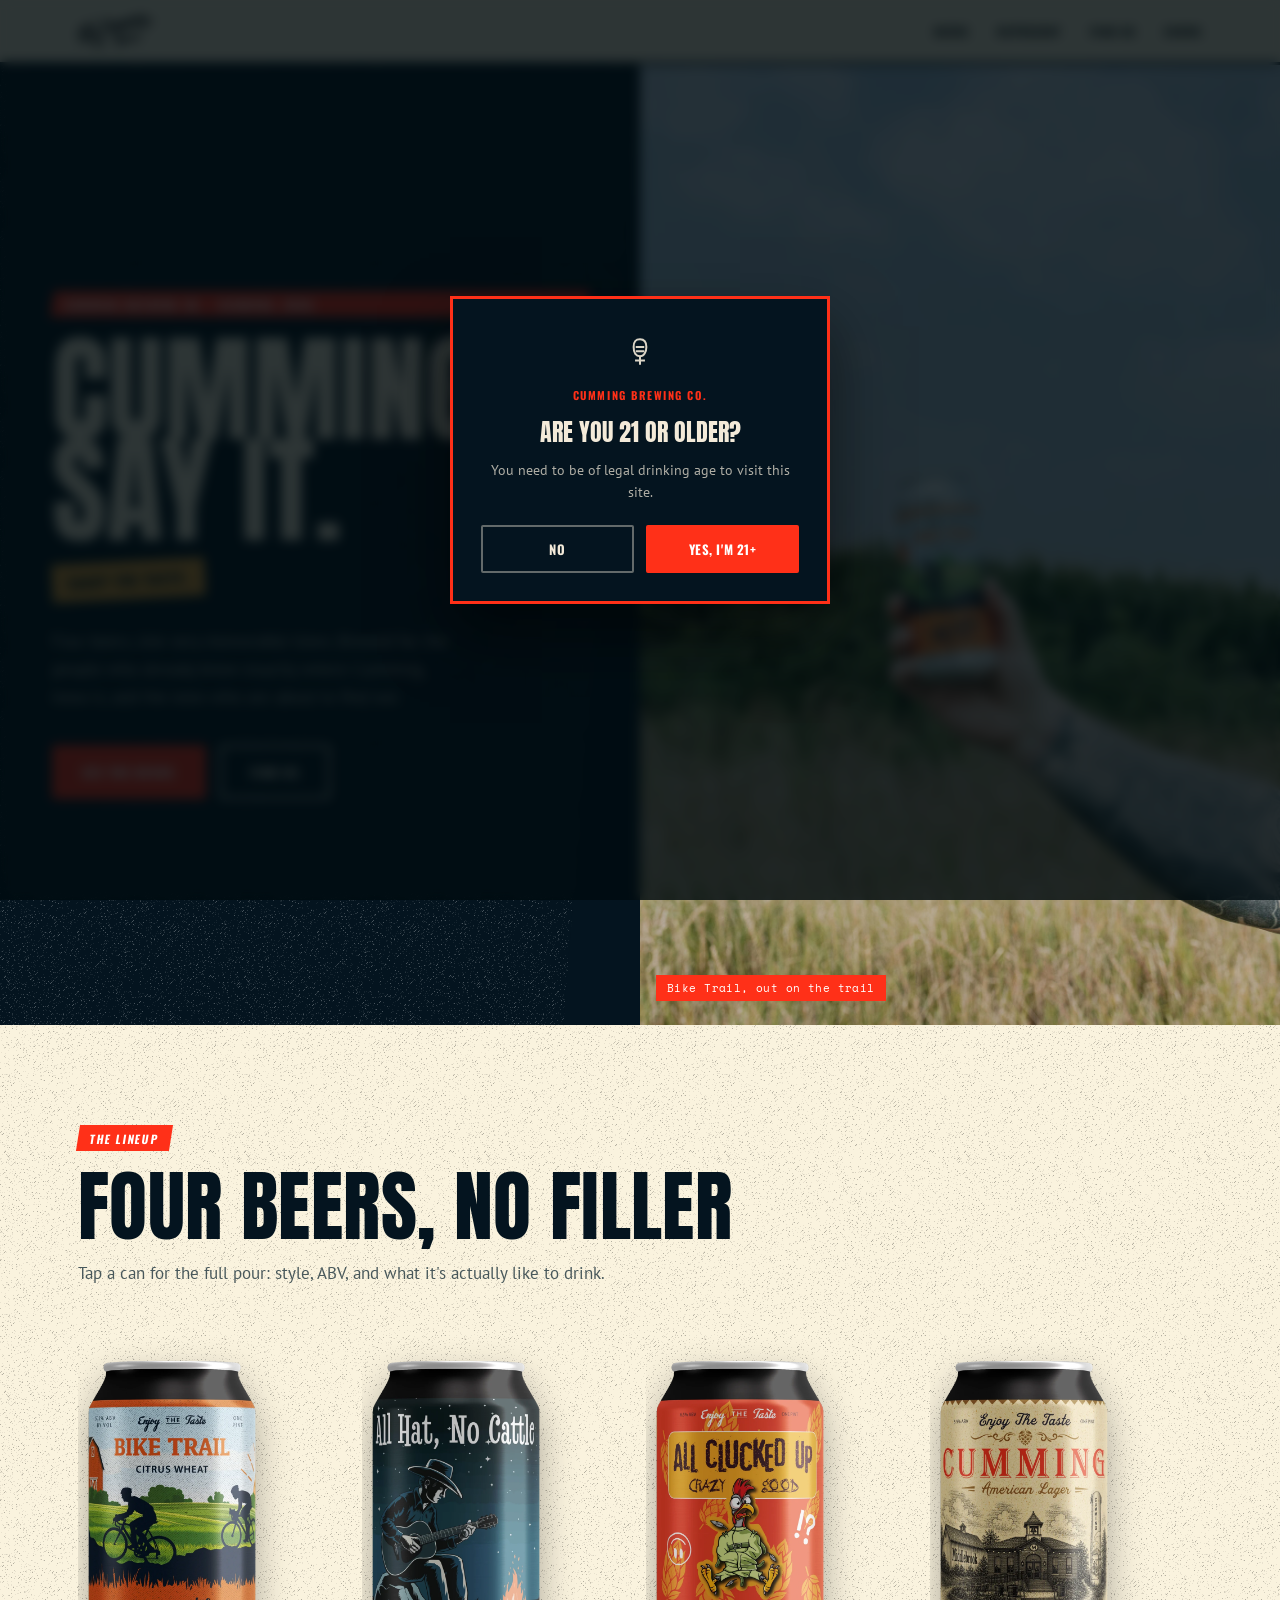
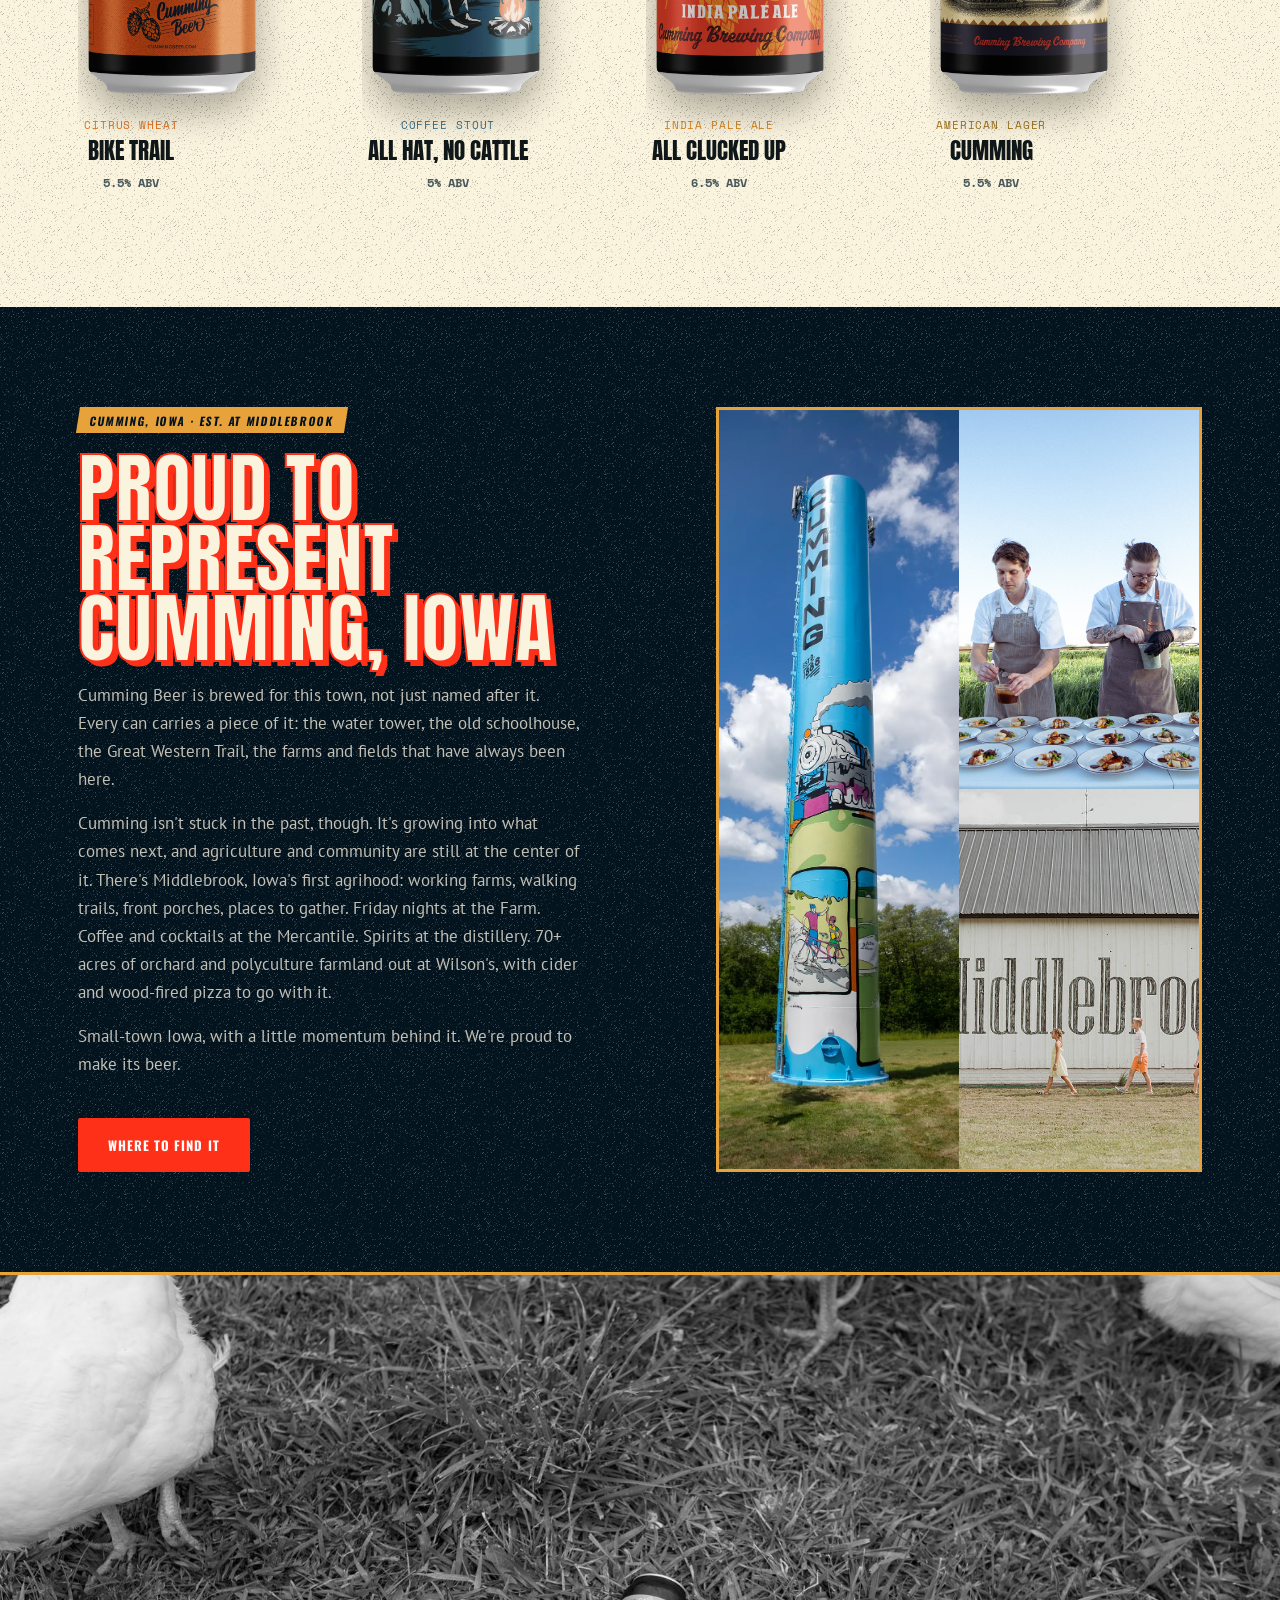
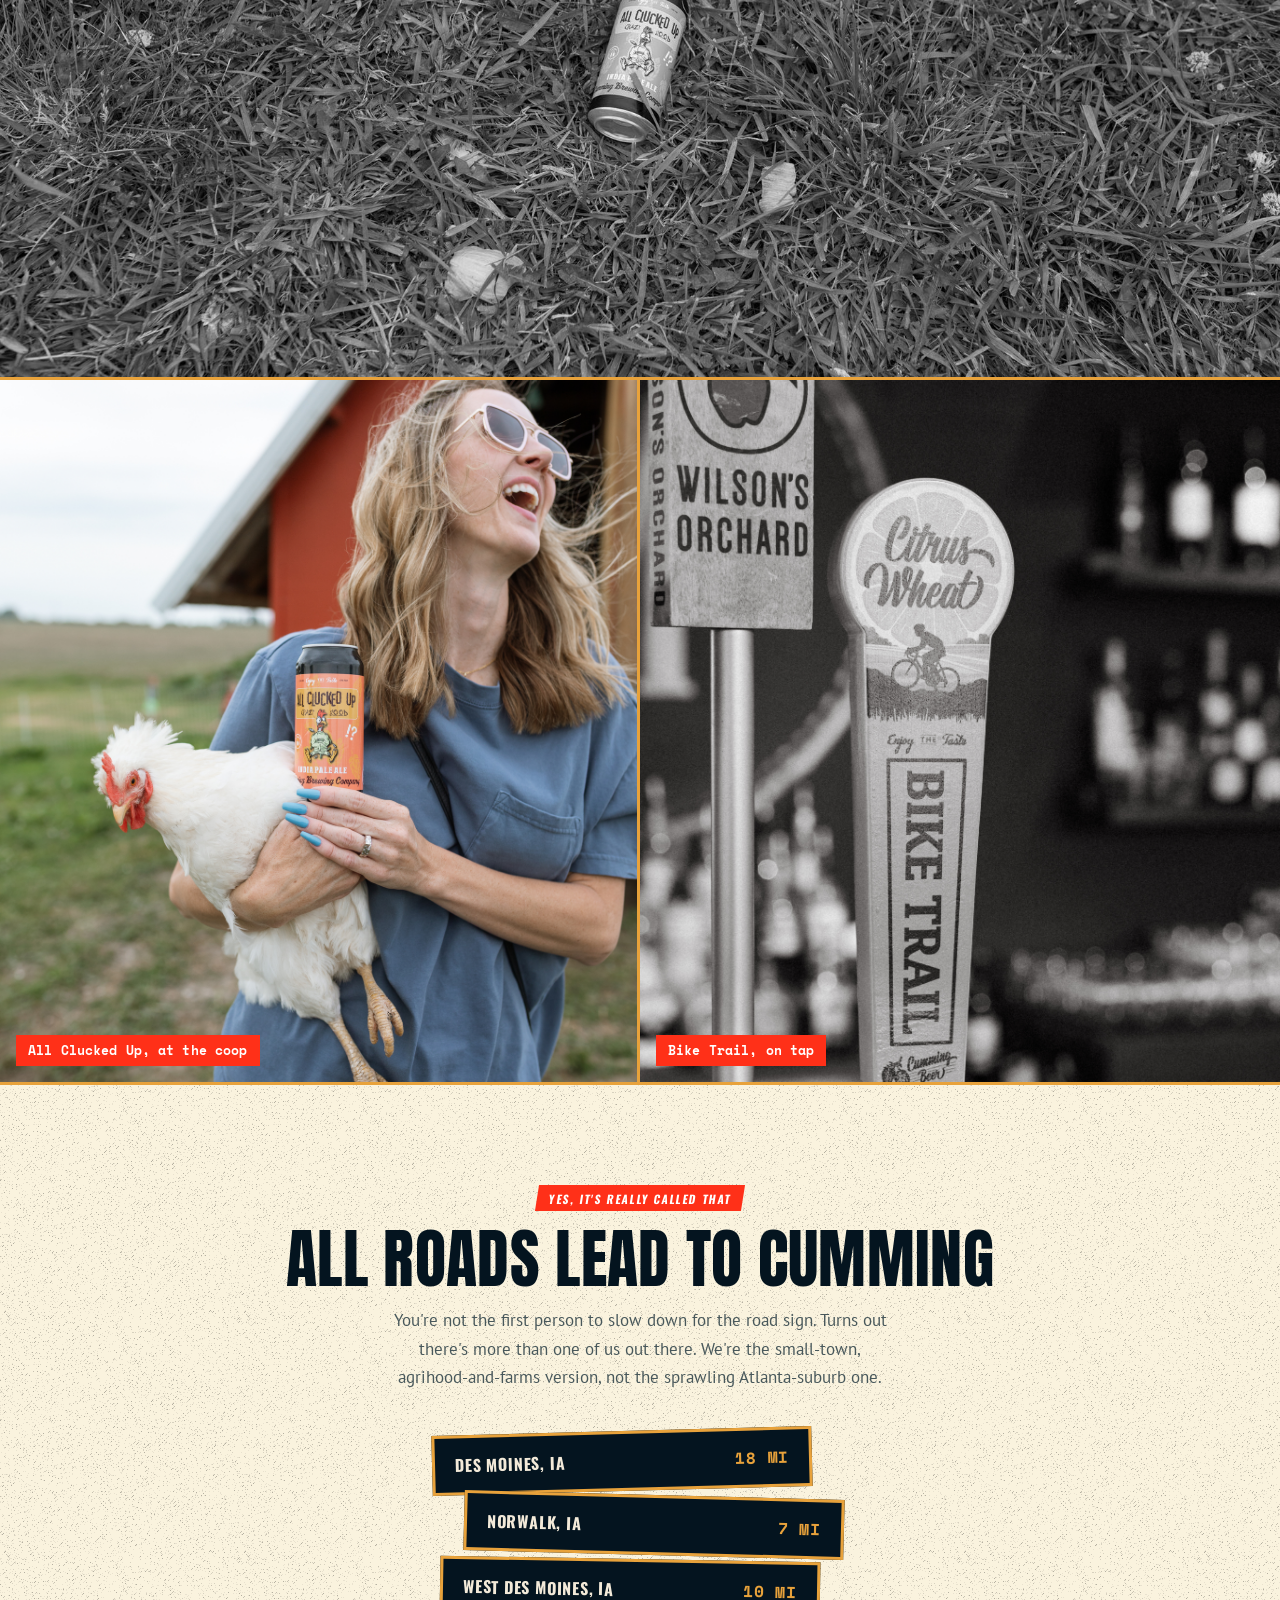
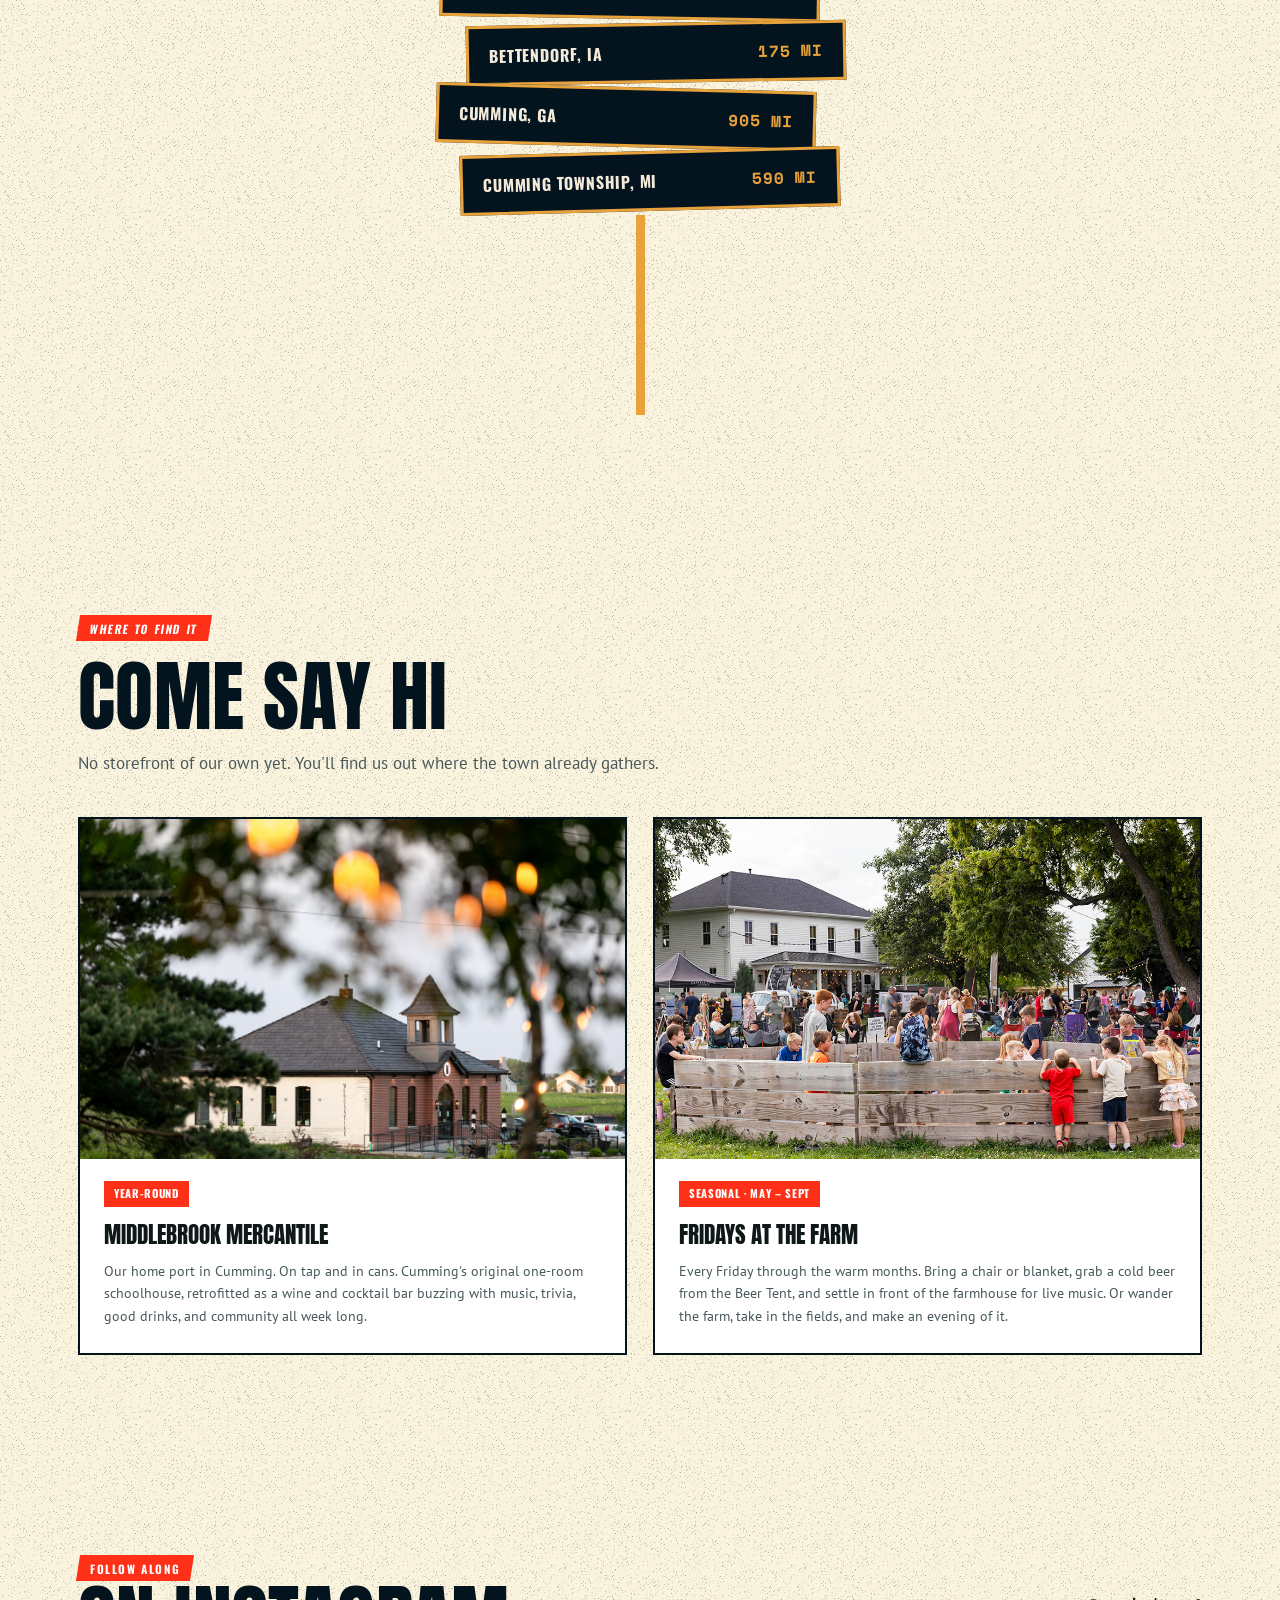
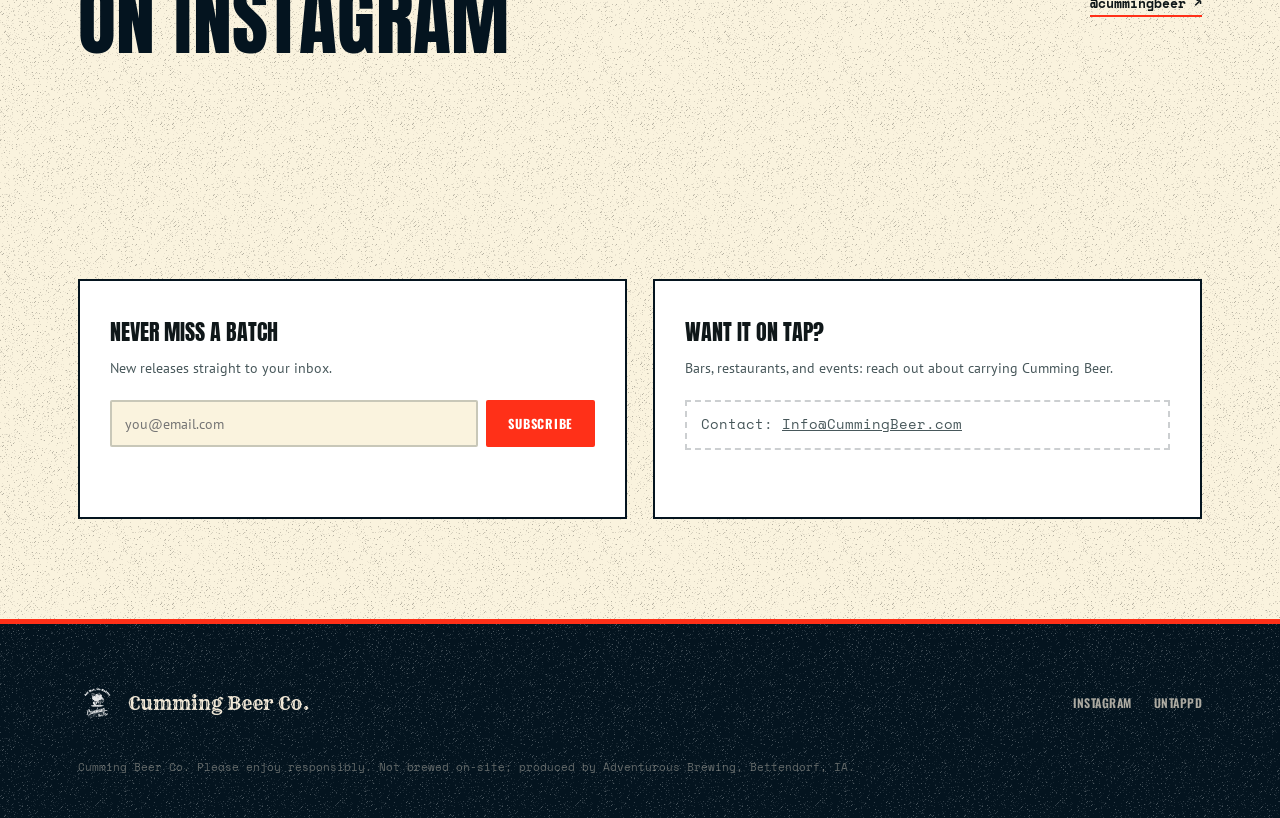
==== index.html @ ffb0ab16 "Initial commit: Cumming Beer Co. site Wire eNews signup form to Info@CummingBeer.com and refresh REA" ====
<!DOCTYPE html>
<html lang="en">
<head>
<meta charset="UTF-8">
<meta name="viewport" content="width=device-width, initial-scale=1.0">
<title>Cumming Beer | Cumming Brewing Co.</title>
<meta name="description" content="Cumming Beer Co. Small-batch cans brewed for the town of Cumming, Iowa. Bike Trail Citrus Wheat, All Hat No Cattle Coffee Stout, All Clucked Up IPA, and the Cumming American Lager.">
<link rel="stylesheet" href="css/style.css">
<link rel="stylesheet" href="https://fonts.googleapis.com/css2?family=Anton&family=Rye&family=Oswald:wght@500;600;700&family=PT+Sans:wght@400;700&family=Space+Mono:wght@400;700&family=Jost:wght@500&family=Caveat:wght@600;700&display=swap">
</head>
<body>

<div class="age-gate" id="ageGate">
  <div class="age-card" id="ageCard">
    <svg viewBox="0 0 24 24" fill="none" stroke="currentColor" stroke-width="1.4"><path d="M12 3c2.8 0 4.5 2 4.5 5.5S14.8 15 12 15s-4.5-2-4.5-6.5S9.2 3 12 3z"/><path d="M12 15v6M9 8.5h6M9 11.5h6M8.5 18h7"/></svg>
    <p class="eb">Cumming Brewing Co.</p>
    <h3 id="ageHeadline">Are you 21 or older?</h3>
    <p id="ageBody">You need to be of legal drinking age to visit this site.</p>
    <div class="ag-actions" id="ageActions">
      <button class="ag-btn" id="ageNo">No</button>
      <button class="ag-btn primary" id="ageYes">Yes, I'm 21+</button>
    </div>
  </div>
</div>

<nav>
  <div class="nav-row">
    <a class="brand" href="#top"><img src="images/logo-nav.png" alt="Cumming Beer"></a>
    <ul class="nav-links">
      <li><a href="#beers">Beers</a></li>
      <li><a href="#represent">Represent</a></li>
      <li><a href="#find-us">Find Us</a></li>
      <li><a href="#news">eNews</a></li>
    </ul>
  </div>
</nav>

<div id="top" class="hero">
  <div class="hero-copy">
    <p class="eyebrow"><span>Cumming Brewing Co. · Cumming, Iowa</span></p>
    <h1>Cumming.<br>Say It.</h1>
    <p class="tagline">Enjoy the taste.</p>
    <p class="desc">Four beers, one very memorable town. Brewed for the people who already know exactly where Cumming, Iowa is, and the ones who are about to find out.</p>
    <div class="hero-ctas">
      <a class="btn solid" href="#beers">See The Beers</a>
      <a class="btn outline" href="#find-us">Find Us</a>
    </div>
  </div>
  <div class="hero-photo">
    <img src="images/hero-photo.jpg" alt="Holding a can of Bike Trail Citrus Wheat up against an Iowa cornfield">
    <p class="cap">Bike Trail, out on the trail</p>
  </div>
</div>
<section id="beers">
  <div class="wrap">
    <p class="eyebrow">The Lineup</p>
    <h2 class="head">Four Beers, No Filler</h2>
    <p class="lede" style="max-width:70ch;">Tap a can for the full pour: style, ABV, and what it's actually like to drink.</p>

    <div class="beer-grid">
      <button class="beer-card beer-card--free" data-beer="wheat" style="--accent:#E1731D;">
        <div class="beer-visual"><img src="images/can-bike-trail.webp" alt="Bike Trail Citrus Wheat can, photorealistic mockup"></div>
        <div class="beer-info">
          <p class="style">Citrus Wheat</p>
          <p class="name">Bike Trail</p>
          <p class="abv">5.5% ABV</p>
        </div>
      </button>

      <button class="beer-card beer-card--free" data-beer="stout" style="--accent:#3A7088;">
        <div class="beer-visual"><img src="images/can-all-hat-no-cattle.webp" alt="All Hat, No Cattle Coffee Stout can, photorealistic mockup"></div>
        <div class="beer-info">
          <p class="style">Coffee Stout</p>
          <p class="name">All Hat, No Cattle</p>
          <p class="abv">5% ABV</p>
        </div>
      </button>

      <button class="beer-card beer-card--free" data-beer="ipa" style="--accent:#D6841F;">
        <div class="beer-visual"><img src="images/can-all-clucked-up.webp" alt="All Clucked Up IPA can, photorealistic mockup"></div>
        <div class="beer-info">
          <p class="style">India Pale Ale</p>
          <p class="name">All Clucked Up</p>
          <p class="abv">6.5% ABV</p>
        </div>
      </button>

      <button class="beer-card beer-card--free" data-beer="lager" style="--accent:#9F741E;">
        <div class="beer-visual"><img src="images/can-cumming-lager.webp" alt="Cumming American Lager can, photorealistic mockup"></div>
        <div class="beer-info">
          <p class="style">American Lager</p>
          <p class="name">Cumming</p>
          <p class="abv">5.5% ABV</p>
        </div>
      </button>
    </div>
  </div>
</section>

<div class="modal-backdrop" id="modalBackdrop">
  <div class="modal">
    <div class="modal-hero" id="modalHero">
      <img id="modalImg" src="" alt="">
    </div>
    <div class="modal-body" id="modalBody">
      <button class="modal-close" id="modalClose" aria-label="Close">&times;</button>
      <p class="style" id="modalStyle"></p>
      <h3 id="modalName"></h3>
      <p class="abv" id="modalAbv"></p>
      <p class="desc" id="modalDesc"></p>
    </div>
  </div>
</div>
<section id="represent" class="represent">
  <div class="wrap rep-row">
    <div>
      <p class="eyebrow">Cumming, Iowa · Est. at Middlebrook</p>
      <h2 class="head">Proud To Represent Cumming, Iowa</h2>
      <p class="lede">Cumming Beer is brewed for this town, not just named after it. Every can carries a piece of it: the water tower, the old schoolhouse, the Great Western Trail, the farms and fields that have always been here.</p>
      <p class="lede">Cumming isn't stuck in the past, though. It's growing into what comes next, and agriculture and community are still at the center of it. There's Middlebrook, Iowa's first agrihood: working farms, walking trails, front porches, places to gather. Friday nights at the Farm. Coffee and cocktails at the Mercantile. Spirits at the distillery. 70+ acres of orchard and polyculture farmland out at Wilson's, with cider and wood-fired pizza to go with it.</p>
      <p class="lede">Small-town Iowa, with a little momentum behind it. We're proud to make its beer.</p>
      <a class="btn solid" href="#find-us">Where To Find It</a>
    </div>
    <div class="rep-photos">
      <img src="images/cumming-water-tower.webp" alt="The painted Cumming water tower against a blue sky">
      <img src="images/Farm-to-Table-Dinner-Chefs.jpg" alt="Chefs plating a farm-to-table dinner in the fields at Middlebrook">
      <img src="images/kids-and-barn-smaller.jpg" alt="Kids walking past the Middlebrook barn">
    </div>
  </div>
</section>

<div class="photo-band">
  <img src="images/photo-band-chickens.jpg" alt="A can of All Clucked Up lying in the grass surrounded by curious chickens">
</div>
<div class="photo-band photo-band-pair">
  <div class="photo-band-cell">
    <img src="images/CZP_3467_(2048).jpg" alt="Laughing woman holding a chicken and a can of All Clucked Up at the coop">
    <span class="photo-band-caption">All Clucked Up, at the coop</span>
  </div>
  <div class="photo-band-cell">
    <img src="images/CZP_0081-2.jpg" alt="Bike Trail tap handle on the bar next to the Wilson's Orchard tap">
    <span class="photo-band-caption">Bike Trail, on tap</span>
  </div>
</div>

<section class="roads">
  <div class="wrap">
    <p class="eyebrow">Yes, It's Really Called That</p>
    <h2 class="head">All Roads Lead to Cumming</h2>
    <p class="lede">You're not the first person to slow down for the road sign. Turns out there's more than one of us out there. We're the small-town, agrihood-and-farms version, not the sprawling Atlanta-suburb one.</p>
    <div class="sign-post">
      <div class="sign"><span>Des Moines, IA</span><span class="mi">18 MI</span></div>
      <div class="sign"><span>Norwalk, IA</span><span class="mi">7 MI</span></div>
      <div class="sign"><span>West Des Moines, IA</span><span class="mi">10 MI</span></div>
      <div class="sign"><span>Bettendorf, IA</span><span class="mi">175 MI</span></div>
      <div class="sign"><span>Cumming, GA</span><span class="mi">905 MI</span></div>
      <div class="sign"><span>Cumming Township, MI</span><span class="mi">590 MI</span></div>
      <div class="post"></div>
    </div>
  </div>
</section>

<section id="find-us">
  <div class="wrap">
    <p class="eyebrow">Where To Find It</p>
    <h2 class="head">Come Say Hi</h2>
    <p class="lede" style="max-width:70ch;">No storefront of our own yet. You'll find us out where the town already gathers.</p>
    <div class="find-grid">
      <a class="find-card" href="http://middlebrookmercantile.com/" target="_blank" rel="noopener">
        <img src="images/Middlebrook-Mercantile.jpg" alt="The Middlebrook Mercantile building at dusk">
        <div class="find-body">
          <p class="tag">Year-round</p>
          <h3>Middlebrook Mercantile</h3>
          <p>Our home port in Cumming. On tap and in cans. Cumming's original one-room schoolhouse, retrofitted as a wine and cocktail bar buzzing with music, trivia, good drinks, and community all week long.</p>
        </div>
      </a>
      <a class="find-card" href="https://middlebrookfarm.com/event" target="_blank" rel="noopener">
        <img src="images/KGamble-2079.jpg" alt="Crowd gathered at Fridays at the Farm at Middlebrook">
        <div class="find-body">
          <p class="tag">Seasonal · May – Sept</p>
          <h3>Fridays at the Farm</h3>
          <p>Every Friday through the warm months. Bring a chair or blanket, grab a cold beer from the Beer Tent, and settle in front of the farmhouse for live music. Or wander the farm, take in the fields, and make an evening of it.</p>
        </div>
      </a>
    </div>
  </div>
</section>

<section>
  <div class="wrap">
    <div class="ig-head">
      <div>
        <p class="eyebrow" style="margin-bottom:4px;"><span>Follow Along</span></p>
        <h2 class="head" style="margin:0;">On Instagram</h2>
      </div>
      <a class="ig-handle" href="https://www.instagram.com/cummingbeer" target="_blank" rel="noopener">@cummingbeer &#8599;</a>
    </div>
  </div>
  <div class="ig-embed-frame">
    <div class="sk-instagram-feed" data-embed-id="25710880"></div>
    <script src="https://widgets.sociablekit.com/instagram-feed/widget.js" defer></script>
  </div>
</section>


<section id="news">
  <div class="wrap two-col">
    <div class="panel">
      <h3>Never Miss a Batch</h3>
      <p>New releases straight to your inbox.</p>
      <form class="enews-form" id="enewsForm" action="https://formsubmit.co/Info@CummingBeer.com" method="POST">
        <input type="hidden" name="_subject" value="New Cumming Beer eNews signup">
        <input type="hidden" name="_captcha" value="false">
        <input type="text" name="_honey" style="display:none" tabindex="-1" autocomplete="off">
        <div class="enews-row">
          <input type="email" name="email" placeholder="you@email.com" required aria-label="Email address">
          <button type="submit">Subscribe</button>
        </div>
        <p class="form-status" id="enewsStatus"></p>
      </form>
    </div>
    <div class="panel">
      <h3>Want It On Tap?</h3>
      <p>Bars, restaurants, and events: reach out about carrying Cumming Beer.</p>
      <p class="order-contact">Contact: <a href="mailto:Info@CummingBeer.com">Info@CummingBeer.com</a></p>
    </div>
  </div>
</section>

<footer>
  <div class="wrap">
    <div class="foot-row">
      <div class="foot-brand">
        <img src="images/logo-hop-mark.png" alt="Cumming Beer Co. hop mark">
        <span>Cumming Beer Co.</span>
      </div>
      <ul class="foot-links">
        <li><a href="https://www.instagram.com/cummingbeer" target="_blank" rel="noopener">Instagram</a></li>
        <li><a href="https://untappd.com/CummingBeerLLC" target="_blank" rel="noopener">Untappd</a></li>
      </ul>
    </div>
    <p class="foot-copy">Cumming Beer Co. Please enjoy responsibly. Not brewed on-site; produced by Adventurous Brewing, Bettendorf, IA.</p>
  </div>
</footer>

<script src="js/script.js" defer></script>
</body>
</html>
---- css/style.css ----
:root{
    --navy:#04141F;
    --navy-deep:#010B11;
    --red:#FF3018;
    --red-deep:#C4210D;
    --gold:#E8A23B;
    --cream:#F4E5AE;
    --paper:#FAF3DE;
    --ink:#0F1719;
    --ink-soft:#48585B;
    --line:rgba(4,20,31,0.2);
    --card:#FFFFFF;
  }
  @media (prefers-color-scheme: dark){
    :root:not([data-theme="light"]){
      --paper:#0C1712;
      --card:#16231D;
      --ink:#F1EADA;
      --ink-soft:#A9B8AE;
      --line:rgba(241,234,218,0.18);
      --cream:#2A3B2E;
    }
  }
  :root[data-theme="dark"]{
    --paper:#0C1712;
    --card:#16231D;
    --ink:#F1EADA;
    --ink-soft:#A9B8AE;
    --line:rgba(241,234,218,0.18);
    --cream:#2A3B2E;
  }

  *{box-sizing:border-box;}
  html{scroll-behavior:smooth;}
  body{
    margin:0;
    background:var(--paper);
    background-image:url(../images/grain-dark.png);
    background-repeat:repeat;
    color:var(--ink);
    font-family:'PT Sans','Segoe UI',Arial,sans-serif;
    -webkit-font-smoothing:antialiased;
    overflow-x:hidden;
  }
  @media (prefers-color-scheme: dark){ :root:not([data-theme="light"]) body{background-image:url(../images/grain-light.png);} }
  :root[data-theme="dark"] body{background-image:url(../images/grain-light.png);}
  ::selection{background:var(--red);color:#fff;}
  img{max-width:100%;display:block;}
  a{color:inherit;}
  .wrap{max-width:1180px;margin:0 auto;padding:0 28px;position:relative;z-index:1;}
  section{padding:100px 0;}
  @media (max-width:640px){ section{padding:64px 0;} }

  .eyebrow{
    display:inline-block;
    font-family:'Oswald',sans-serif;
    font-weight:700;
    font-size:11.5px;
    letter-spacing:0.14em;
    text-transform:uppercase;
    color:#fff;
    background:var(--red);
    padding:5px 12px 4px;
    transform:skew(-9deg);
    margin:0 0 20px;
  }
  .eyebrow span{display:inline-block;transform:skew(9deg);}
  h2.head{
    font-family:'Anton',sans-serif;
    font-weight:400;
    text-transform:uppercase;
    letter-spacing:0.005em;
    font-size:clamp(38px,6.4vw,78px);
    line-height:0.9;
    margin:0 0 18px;
    text-wrap:balance;
    color:var(--navy);
  }
  :root[data-theme="dark"] h2.head{color:var(--ink);}
  @media (prefers-color-scheme:dark){ :root:not([data-theme="light"]) h2.head{color:var(--ink);} }
  h2.head.pop{
    color:var(--paper);
    -webkit-text-stroke:2px var(--navy);
    text-shadow:5px 5px 0 var(--red);
  }
  :root[data-theme="dark"] h2.head.pop{color:var(--ink);-webkit-text-stroke:2px var(--paper);}
  .lede{
    font-size:16.5px;
    line-height:1.7;
    color:var(--ink-soft);
    max-width:56ch;
    margin:0 0 40px;
  }
  .script{font-family:'Caveat',cursive;}

  /* ---------- Nav ---------- */
  nav{
    position:sticky;
    top:0;
    z-index:40;
    background:var(--paper);
    border-bottom:3px solid var(--navy);
  }
  :root[data-theme="dark"] nav{background:var(--paper);border-bottom-color:var(--ink);}
  @media (prefers-color-scheme:dark){ :root:not([data-theme="light"]) nav{background:var(--paper);border-bottom-color:var(--ink);} }
  .nav-row{
    display:flex;
    align-items:center;
    justify-content:space-between;
    padding:14px 28px;
    max-width:1180px;
    margin:0 auto;
  }
  .brand{
    display:flex;
    align-items:center;
    text-decoration:none;
  }
  .brand img{height:34px;width:auto;display:block;}
  :root[data-theme="dark"] .brand img{filter:invert(1) brightness(1.2);}
  @media (prefers-color-scheme:dark){ :root:not([data-theme="light"]) .brand img{filter:invert(1) brightness(1.2);} }
  .nav-links{
    display:flex;
    gap:28px;
    list-style:none;
    margin:0;
    padding:0;
    font-family:'Oswald',sans-serif;
    font-weight:600;
    font-size:12.5px;
    letter-spacing:0.09em;
    text-transform:uppercase;
  }
  .nav-links a{text-decoration:none;border-bottom:3px solid transparent;padding-bottom:4px;}
  .nav-links a:hover{border-color:var(--red);color:var(--red);}
  @media (max-width:640px){ .nav-links{display:none;} }

  /* ---------- Hero ---------- */
  .hero{
    position:relative;
    display:grid;
    grid-template-columns:1fr 1fr;
    align-items:stretch;
    min-height:620px;
    padding:0;
    background:var(--navy);
    overflow:hidden;
  }
  @media (max-width:860px){ .hero{grid-template-columns:1fr;min-height:auto;} }
  .hero-copy{
    position:relative;
    z-index:1;
    display:flex;
    flex-direction:column;
    justify-content:center;
    padding:80px 52px;
    background:var(--navy);
    background-image:url(../images/grain-light.png);
    background-repeat:repeat;
    clip-path:polygon(0 0,100% 0,88% 100%,0 100%);
  }
  @media (max-width:860px){ .hero-copy{padding:64px 28px 44px;clip-path:none;} }
  .hero .eyebrow{margin-bottom:22px;}
  .hero h1{
    font-family:'Anton',sans-serif;
    font-weight:400;
    text-transform:uppercase;
    font-size:clamp(56px,9.2vw,118px);
    line-height:0.86;
    margin:0 0 20px;
    color:#FAF3DE;
    text-wrap:balance;
  }
  .hero .tagline{
    display:inline-block;
    font-family:'Oswald',sans-serif;
    font-weight:700;
    font-size:15px;
    letter-spacing:0.06em;
    text-transform:uppercase;
    color:var(--navy);
    background:var(--gold);
    padding:8px 16px;
    transform:rotate(-3deg);
    margin:0 0 28px;
    width:fit-content;
  }
  .hero p.desc{
    font-size:16.5px;
    line-height:1.7;
    color:rgba(250,243,222,0.82);
    max-width:44ch;
    margin:0 0 34px;
  }
  .hero-ctas{display:flex;gap:14px;flex-wrap:wrap;}
  .btn{
    font-family:'Oswald',sans-serif;
    font-weight:700;
    font-size:13px;
    letter-spacing:0.08em;
    text-transform:uppercase;
    text-decoration:none;
    padding:15px 28px;
    border-radius:2px;
    display:inline-block;
    border:2.5px solid var(--red);
  }
  .btn.solid{background:var(--red);border-color:var(--red);color:#fff;}
  .btn.outline{color:#FAF3DE;border-color:#FAF3DE;}
  .btn.outline:hover{background:#FAF3DE;color:var(--navy);}
  .btn.solid:hover{background:var(--red-deep);border-color:var(--red-deep);}

  .hero-photo{
    position:relative;
    overflow:hidden;
    min-height:380px;
  }
  .hero-photo img{
    width:100%;
    height:100%;
    object-fit:cover;
    object-position:60% 30%;
  }
  @media (max-width:860px){ .hero-photo{min-height:300px;order:-1;} }
  .hero-photo .cap{
    position:absolute;
    left:16px;
    bottom:14px;
    font-family:'Space Mono',monospace;
    font-size:10.5px;
    letter-spacing:0.04em;
    color:#fff;
    background:var(--red);
    padding:5px 11px;
  }

  /* ---------- Beer lineup ---------- */
  .beer-grid{
    display:grid;
    grid-template-columns:repeat(4,1fr);
    gap:12px;
  }
  @media (max-width:920px){ .beer-grid{grid-template-columns:repeat(2,1fr);} }
  @media (max-width:520px){ .beer-grid{grid-template-columns:1fr;} }
  .beer-card{
    position:relative;
    background:var(--card);
    border:2.5px solid var(--navy);
    border-radius:0;
    overflow:hidden;
    cursor:pointer;
    text-align:left;
    padding:0;
    font:inherit;
    color:inherit;
    box-shadow:7px 7px 0 var(--line);
    transition:transform 0.18s ease, box-shadow 0.18s ease;
  }
  :root[data-theme="dark"] .beer-card{border-color:var(--ink);}
  @media (prefers-color-scheme:dark){ :root:not([data-theme="light"]) .beer-card{border-color:var(--ink);} }
  .beer-card:hover{transform:translate(-4px,-6px) rotate(-0.6deg);box-shadow:11px 11px 0 var(--accent, var(--red));}
  .beer-card:focus-visible{outline:2px solid var(--red);outline-offset:3px;}
  .beer-card.beer-card--free{
    background:transparent;
    border:none;
    box-shadow:none;
    display:flex;flex-direction:column;
  }
  .beer-card.beer-card--free:hover{
    transform:translateY(-5px);
    box-shadow:none;
  }
  .can-stage-wrap{
    display:flex;align-items:flex-end;justify-content:center;
    height:280px;
    padding:10px 0 18px;
  }
  .can-stage-wrap .can-stage{height:100%;}
  .beer-visual{
    display:flex;align-items:flex-end;justify-content:center;
    height:390px;
    padding:12px 0 16px;
  }
  .beer-visual img{max-height:100%;max-width:96%;width:auto;object-fit:contain;
    filter:drop-shadow(0 16px 18px rgba(0,0,0,0.32));transition:transform 0.3s ease;}
  .beer-card--free:hover .beer-visual img{transform:scale(1.05) translateY(-3px);}
  .beer-card--free .beer-info{text-align:center;padding:0 6px 4px;}
  .beer-thumb{
    position:relative;
    aspect-ratio:4/3;
    overflow:hidden;
    border-bottom:2.5px solid var(--navy);
  }
  :root[data-theme="dark"] .beer-thumb{border-color:var(--ink);}
  @media (prefers-color-scheme:dark){ :root:not([data-theme="light"]) .beer-thumb{border-color:var(--ink);} }
  .beer-thumb img{width:100%;height:100%;object-fit:cover;transition:transform 0.3s ease;}
  .beer-card:hover .beer-thumb img{transform:scale(1.06);}
  .beer-tape{
    position:absolute;
    width:58px;height:22px;
    background:rgba(244,229,174,0.9);
    top:-8px;left:14px;
    transform:rotate(-6deg);
    box-shadow:0 1px 2px rgba(0,0,0,0.18);
    z-index:2;
  }
  .beer-info{padding:18px 18px 22px;}
  .beer-info .style{
    font-family:'Space Mono',monospace;
    font-size:11px;
    letter-spacing:0.08em;
    text-transform:uppercase;
    color:var(--accent, var(--ink-soft));
    margin:0 0 6px;
  }
  .beer-info .name{
    font-family:'Anton',sans-serif;
    font-weight:400;
    font-size:23px;
    text-transform:uppercase;
    margin:0 0 8px;
    line-height:1.02;
  }
  .beer-info .abv{
    font-family:'Space Mono',monospace;
    font-weight:700;
    font-size:11.5px;
    color:var(--ink-soft);
  }

  /* ---------- Modal ---------- */
  .modal-backdrop{
    position:fixed;inset:0;z-index:100;
    background:rgba(4,20,31,0.72);
    backdrop-filter:blur(3px);
    display:flex;align-items:center;justify-content:center;
    padding:24px;
    opacity:0;pointer-events:none;
    transition:opacity 0.2s ease;
  }
  .modal-backdrop.open{opacity:1;pointer-events:auto;}
  .modal{
    background:var(--card);
    border-radius:0;
    border:3px solid var(--navy);
    max-width:520px;
    width:100%;
    max-height:90vh;
    overflow:auto;
    transform:translateY(14px) scale(0.98);
    transition:transform 0.2s ease;
  }
  :root[data-theme="dark"] .modal{border-color:var(--ink);}
  @media (prefers-color-scheme:dark){ :root:not([data-theme="light"]) .modal{border-color:var(--ink);} }
  .modal-backdrop.open .modal{transform:translateY(0) scale(1);}
  .modal-hero{
    position:relative;
    background:var(--accent, var(--navy));
    padding:38px 30px 30px;
    display:flex;
    align-items:center;
    justify-content:center;
    border-bottom:5px solid var(--accent, var(--red));
  }
  .modal img{max-width:62%;max-height:46vh;width:auto;height:auto;object-fit:contain;filter:drop-shadow(0 18px 24px rgba(0,0,0,0.35));}
  .modal-hero.photo-mode{padding:0;overflow:hidden;background:var(--navy);border-bottom:5px solid var(--accent, var(--red));}
  .modal-hero.photo-mode img{max-width:100%;max-height:none;width:100%;height:100%;object-fit:cover;filter:none;display:block;}
  .modal-hero.photo-mode::after{
    content:'';
    position:absolute;inset:0;
    background-image:url(../images/grain-dark.png);
    background-repeat:repeat;
    mix-blend-mode:multiply;
    opacity:0.55;
    pointer-events:none;
  }

  /* ---------- Can Spin (interactive) ---------- */
  .beer-thumb.can-thumb{
    display:flex;align-items:center;justify-content:center;
    background:var(--accent,#E1731D);
  }
  .beer-thumb.can-thumb img{width:auto;height:85%;object-fit:contain;filter:drop-shadow(0 12px 14px rgba(0,0,0,0.35));}
  .can-stage{
    position:relative;
    height:90%;
    aspect-ratio:196/430;
    cursor:grab;
    touch-action:pan-y;
    filter:drop-shadow(0 8px 10px rgba(0,0,0,0.4));
    -webkit-user-select:none;user-select:none;
  }
  .can-stage:active{cursor:grabbing;}
  .can-cap{
    position:absolute;left:5%;right:5%;top:0;height:9%;z-index:3;
    border-radius:50% 50% 3px 3px/70% 70% 3px 3px;
    background:linear-gradient(180deg,#b9bdc0 0%,#4a4d50 14%,#1c1e20 42%,#0a0b0c 75%,#000000 100%);
    box-shadow:inset 0 -3px 5px rgba(0,0,0,0.5), inset 0 2px 2px rgba(255,255,255,0.5);
  }
  .can-foot{
    position:absolute;left:6%;right:6%;bottom:0;height:6%;z-index:3;
    border-radius:3px 3px 40% 40%/3px 3px 100% 100%;
    background:linear-gradient(180deg,#000000 0%,#0d0e0f 50%,#2a2d30 78%,#6b6f73 100%);
    box-shadow:inset 0 3px 4px rgba(0,0,0,0.5), inset 0 -2px 2px rgba(255,255,255,0.3);
  }
  .can-body{
    position:absolute;left:0;right:0;top:7%;bottom:5%;z-index:1;
    overflow:hidden;background-repeat:repeat-x;background-size:auto 100%;background-position:0 0;
    background-color:#0d0e0f;
  }
  .can-shadow,.can-highlight{position:absolute;inset:0;pointer-events:none;z-index:2;}
  .can-shadow{
    background:
      linear-gradient(90deg, rgba(0,0,0,0.6) 0%, rgba(0,0,0,0) 20%, rgba(0,0,0,0) 78%, rgba(0,0,0,0.6) 100%),
      linear-gradient(180deg, rgba(0,0,0,0.26) 0%, rgba(0,0,0,0) 14%, rgba(0,0,0,0) 82%, rgba(0,0,0,0.32) 100%);
    mix-blend-mode:multiply;
  }
  .can-highlight{
    background:linear-gradient(90deg, transparent 16%, rgba(255,255,255,0.5) 31%, rgba(255,255,255,0.1) 40%, transparent 54%);
    mix-blend-mode:screen;
  }
  .modal-body{
    padding:28px 30px 32px;
    position:relative;
    background:var(--card);
    background-image:url(../images/grain-dark.png);
    background-repeat:repeat;
  }
  :root[data-theme="dark"] .modal-body{background-image:url(../images/grain-light.png);}
  @media (prefers-color-scheme:dark){ :root:not([data-theme="light"]) .modal-body{background-image:url(../images/grain-light.png);} }
  .modal-close{
    position:absolute;top:14px;right:14px;
    width:34px;height:34px;
    border-radius:50%;
    border:2px solid #fff;
    background:rgba(4,20,31,0.35);
    color:#fff;
    cursor:pointer;
    font-size:17px;
    line-height:1;
    z-index:2;
  }
  .modal-body .style{
    font-family:'Space Mono',monospace;
    font-size:11.5px;
    letter-spacing:0.08em;
    text-transform:uppercase;
    color:var(--accent,var(--red));
    margin:0 0 8px;
  }
  .modal-body h3{
    font-family:'Anton',sans-serif;
    font-weight:400;
    text-transform:uppercase;
    font-size:clamp(30px,7vw,42px);
    line-height:0.95;
    margin:0 0 10px;
    text-wrap:balance;
    color:var(--ink);
    -webkit-text-stroke:1.3px var(--accent, var(--red));
    text-shadow:3px 3px 0 var(--accent, var(--red));
  }
  .modal-body .abv{
    font-family:'Space Mono',monospace;
    font-weight:700;
    font-size:12.5px;
    color:var(--ink-soft);
    margin:0 0 18px;
  }
  .modal-body p.desc{font-size:14.5px;line-height:1.65;color:var(--ink-soft);margin:0;}
  .desc p{margin:0 0 10px;}
  .desc p:last-child{margin-bottom:0;}
  .tasting-label{font-family:'Space Mono',monospace;font-size:11px;letter-spacing:0.08em;text-transform:uppercase;font-weight:700;color:var(--accent,var(--red));margin:0 0 5px;}
  .desc p.tasting-label ~ p.tasting-label{margin-top:4px;}
  @media (min-width:700px){
    .modal-backdrop{overflow-y:auto;align-items:flex-start;}
    .modal{
      max-width:900px;
      max-height:none;
      display:grid;
      grid-template-columns:minmax(0,1.05fr) minmax(0,0.95fr);
      overflow:visible;
      margin:auto;
    }
    .modal-hero{
      min-height:420px;
      border-bottom:0;
      border-right:5px solid var(--accent, var(--red));
    }
    .modal-hero.photo-mode{border-bottom:0;border-right:5px solid var(--accent, var(--red));}
    .modal-body{overflow-y:visible;}
  }

  /* ---------- Represent ---------- */
  .represent{
    background:var(--navy);
    background-image:url(../images/grain-light.png);
    background-repeat:repeat;
    color:#F3EAD9;
    position:relative;
  }
  .represent .eyebrow{background:var(--gold);color:var(--navy);}
  .represent h2.head{color:#FAF3DE;-webkit-text-stroke:2px var(--red);text-shadow:5px 5px 0 var(--red);}
  .represent p.lede{color:rgba(243,234,217,0.8);}
  .represent p.lede + p.lede{margin-top:-24px;}
  .rep-row{display:grid;grid-template-columns:1.1fr 0.9fr;gap:0 44px;align-items:stretch;}
  @media (max-width:820px){ .rep-row{grid-template-columns:1fr;gap:32px;} }
  .rep-photos{display:grid;grid-template-columns:1fr 1fr;grid-template-rows:1fr 1fr;gap:0;border:3px solid var(--gold);height:100%;}
  .rep-photos img{height:100%;width:100%;object-fit:cover;}
  .rep-photos img:first-child{grid-row:1/3;}
  @media (max-width:820px){ .rep-photos{height:auto;} .rep-photos img{aspect-ratio:1/1;height:auto;} .rep-photos img:first-child{aspect-ratio:auto;height:100%;} }

  /* ---------- Roads ---------- */
  .roads{text-align:center;}
  .roads h2.head{font-family:'Anton',sans-serif;text-transform:uppercase;font-size:clamp(34px,5.6vw,64px);color:var(--navy);}
  :root[data-theme="dark"] .roads h2.head{color:var(--ink);}
  @media (prefers-color-scheme:dark){ :root:not([data-theme="light"]) .roads h2.head{color:var(--ink);} }
  .roads .lede{margin-left:auto;margin-right:auto;}
  .sign-post{
    display:flex;
    flex-direction:column;
    align-items:center;
    gap:4px;
    max-width:380px;
    margin:40px auto 0;
  }
  .sign{
    width:100%;
    background:var(--navy);
    color:#F3EAD9;
    font-family:'Oswald',sans-serif;
    font-weight:700;
    letter-spacing:0.05em;
    text-transform:uppercase;
    font-size:16px;
    padding:15px 20px;
    display:flex;
    justify-content:space-between;
    border:3px solid var(--gold);
  }
  .sign:nth-child(1){transform:translateX(-18px) rotate(-1.5deg);}
  .sign:nth-child(2){transform:translateX(14px) rotate(1.5deg);}
  .sign:nth-child(3){transform:translateX(-10px) rotate(1deg);}
  .sign:nth-child(4){transform:translateX(16px) rotate(-1deg);}
  .sign:nth-child(5){transform:translateX(-14px) rotate(1.5deg);}
  .sign:nth-child(6){transform:translateX(10px) rotate(-1.5deg);}
  .sign .mi{font-family:'Space Mono',monospace;font-weight:700;color:var(--gold);}
  .post{width:9px;height:200px;background:var(--gold);}

  /* ---------- Find us ---------- */
  .find-grid{display:grid;grid-template-columns:1fr 1fr;gap:26px;}
  @media (max-width:760px){ .find-grid{grid-template-columns:1fr;} }
  .find-card{
    display:block;
    background:var(--card);
    border:2.5px solid var(--navy);
    border-radius:0;
    overflow:hidden;
    text-decoration:none;
    color:inherit;
    transition:transform 0.2s ease, box-shadow 0.2s ease;
  }
  .find-card:hover{transform:translateY(-3px);box-shadow:0 10px 20px rgba(0,0,0,0.15);}
  :root[data-theme="dark"] .find-card{border-color:var(--ink);}
  @media (prefers-color-scheme:dark){ :root:not([data-theme="light"]) .find-card{border-color:var(--ink);} }
  .find-card img{width:100%;aspect-ratio:16/10;object-fit:cover;}
  .find-body{padding:22px 24px 26px;}
  .find-body .tag{
    display:inline-block;
    font-family:'Oswald',sans-serif;
    font-weight:700;
    font-size:11px;
    letter-spacing:0.06em;
    text-transform:uppercase;
    color:#fff;
    background:var(--red);
    padding:4px 10px;
    margin:0 0 10px;
  }
  .find-body h3{
    font-family:'Anton',sans-serif;
    font-weight:400;
    text-transform:uppercase;
    font-size:23px;
    margin:0 0 8px;
  }
  .find-body p{font-size:14px;line-height:1.6;color:var(--ink-soft);margin:0;}

  /* ---------- Instagram ---------- */
  .ig-head{display:flex;align-items:center;justify-content:space-between;flex-wrap:wrap;gap:12px;margin-bottom:24px;}
  .ig-handle{font-family:'Space Mono',monospace;font-weight:700;font-size:13px;text-decoration:none;border-bottom:2px solid var(--red);padding-bottom:2px;}
  .ig-handle:hover{color:var(--red);}
  .ig-grid{
    display:grid;
    grid-template-columns:repeat(6,1fr);
    gap:0;
    width:100vw;
    margin-left:calc(50% - 50vw);
    margin-right:calc(50% - 50vw);
    border-top:3px solid var(--navy);
    border-bottom:3px solid var(--navy);
  }
  :root[data-theme="dark"] .ig-grid{border-color:var(--ink);}
  @media (prefers-color-scheme:dark){ :root:not([data-theme="light"]) .ig-grid{border-color:var(--ink);} }
  @media (max-width:760px){ .ig-grid{grid-template-columns:repeat(3,1fr);} }
  .ig-embed-frame{width:100vw;margin-left:calc(50% - 50vw);margin-right:calc(50% - 50vw);}
  .ig-embed-frame .sk-instagram-feed{padding:0 !important;width:100% !important;max-width:none !important;}
  .sk-instagram-feed .sk-instagram-feed-item{aspect-ratio:1/1 !important;height:auto !important;overflow:hidden;position:relative;}
  .sk-instagram-feed .sk-img-sizer,
  .sk-instagram-feed .sk-ig-post-img{width:100% !important;height:100% !important;object-fit:cover !important;position:absolute;inset:0;}
  .ig-embed-frame .sk_branding a.tutorial_link{color:var(--red) !important;text-decoration:none !important;}
  .photo-band{
    width:100vw;
    margin-left:calc(50% - 50vw);
    margin-right:calc(50% - 50vw);
    line-height:0;
    position:relative;
    border-top:3px solid var(--gold);
    border-bottom:3px solid var(--gold);
  }
  .photo-band + .photo-band{border-top:0;}
  .photo-band img{width:100%;height:auto;display:block;object-fit:cover;max-height:78vh;}
  @media (max-width:760px){ .photo-band img{max-height:52vh;object-fit:cover;} }
  .photo-band-pair{display:grid;grid-template-columns:1fr 1fr;}
  .photo-band-cell{position:relative;line-height:0;overflow:hidden;}
  .photo-band-cell:first-child{border-right:3px solid var(--gold);}
  .photo-band-cell img{height:100%;}
  @media (max-width:760px){ .photo-band-pair{grid-template-columns:1fr;} .photo-band-cell:first-child{border-right:0;border-bottom:3px solid var(--gold);} }
  .photo-band-caption{
    position:absolute;left:16px;bottom:16px;
    background:var(--red);
    color:#fff;
    font-family:'Space Mono',monospace;
    font-weight:700;
    font-size:13px;
    line-height:1.3;
    letter-spacing:0.01em;
    padding:7px 12px;
  }
  .ig-tile{position:relative;aspect-ratio:1/1;overflow:hidden;background:var(--cream);}
  .ig-tile img{width:100%;height:100%;object-fit:cover;transition:transform 0.4s ease;}
  .ig-tile::after{content:"";position:absolute;inset:0;background:var(--red);opacity:0;transition:opacity 0.25s ease;mix-blend-mode:multiply;}
  .ig-tile:hover img{transform:scale(1.1);}
  .ig-tile:hover::after{opacity:0.22;}

  /* ---------- eNews + order ---------- */
  .two-col{display:grid;grid-template-columns:1fr 1fr;gap:26px;}
  @media (max-width:820px){ .two-col{grid-template-columns:1fr;} }
  .panel{
    background:var(--card);
    border:2.5px solid var(--navy);
    border-radius:0;
    padding:34px 30px;
  }
  :root[data-theme="dark"] .panel{border-color:var(--ink);}
  @media (prefers-color-scheme:dark){ :root:not([data-theme="light"]) .panel{border-color:var(--ink);} }
  .panel h3{
    font-family:'Anton',sans-serif;
    font-weight:400;
    text-transform:uppercase;
    font-size:22px;
    margin:0 0 10px;
  }
  .panel p{font-size:13.5px;line-height:1.6;color:var(--ink-soft);margin:0 0 20px;}
  .enews-row{display:flex;gap:8px;flex-wrap:wrap;}
  .enews-row input[type="email"]{
    flex:1;min-width:160px;
    font-family:'PT Sans',sans-serif;
    font-size:14px;padding:12px 13px;
    border-radius:2px;border:2px solid var(--line);
    background:var(--paper);color:var(--ink);
  }
  .enews-row button{
    font-family:'Oswald',sans-serif;
    font-weight:700;
    font-size:12.5px;letter-spacing:0.06em;text-transform:uppercase;
    padding:12px 20px;border-radius:2px;border:2px solid var(--red);
    background:var(--red);color:#fff;cursor:pointer;
  }
  .enews-row button:hover{background:var(--red-deep);border-color:var(--red-deep);}
  .form-status{font-size:12px;margin:10px 0 0;min-height:16px;}
  .form-status.ok{color:#3d7a4f;}
  .order-contact{
    font-family:'Space Mono',monospace;
    font-size:12.5px;
    color:var(--ink-soft);
    border:2px dashed var(--line);
    padding:12px 14px;
  }

  /* ---------- Footer ---------- */
  footer{
    background:var(--navy);
    background-image:url(../images/grain-light.png);
    background-repeat:repeat;
    color:rgba(243,234,217,0.7);
    padding:50px 0 32px;
    border-top:5px solid var(--red);
  }
  .foot-row{display:flex;justify-content:space-between;align-items:center;flex-wrap:wrap;gap:20px;}
  .foot-brand{display:flex;align-items:center;gap:12px;}
  .foot-brand img{width:38px;filter:brightness(0) invert(1);opacity:0.9;}
  .foot-brand span{font-family:'Rye',serif;font-size:19px;color:#F3EAD9;}
  .foot-links{display:flex;gap:22px;font-family:'Oswald',sans-serif;font-weight:600;font-size:12px;letter-spacing:0.04em;text-transform:uppercase;list-style:none;padding:0;margin:0;}
  .foot-links a{text-decoration:none;}
  .foot-links a:hover{color:var(--red);}
  .foot-copy{margin-top:28px;font-family:'Space Mono',monospace;font-size:11px;opacity:0.55;}

  /* ---------- Age gate ---------- */
  .age-gate{position:fixed;inset:0;z-index:999;display:flex;align-items:center;justify-content:center;padding:24px;background:rgba(1,11,17,0.82);backdrop-filter:blur(6px);}
  .age-gate[hidden]{display:none;}
  .age-card{width:100%;max-width:380px;background:var(--navy);color:#F3EAD9;border:3px solid var(--red);padding:36px 28px 28px;text-align:center;box-shadow:0 30px 60px rgba(0,0,0,0.5);}
  .age-card svg{width:34px;height:34px;margin:0 auto 14px;opacity:0.9;}
  .age-card .eb{font-family:'Oswald',sans-serif;font-weight:700;font-size:11px;letter-spacing:0.14em;text-transform:uppercase;color:var(--red);margin:0 0 10px;}
  .age-card h3{font-family:'Anton',sans-serif;font-weight:400;text-transform:uppercase;font-size:24px;margin:0 0 10px;}
  .age-card p{font-size:13.5px;line-height:1.6;color:rgba(243,234,217,0.72);margin:0 0 22px;}
  .ag-actions{display:flex;gap:12px;}
  .ag-btn{flex:1;font-family:'Oswald',sans-serif;font-weight:700;font-size:13px;text-transform:uppercase;letter-spacing:0.04em;padding:12px 14px;border-radius:2px;border:2px solid rgba(243,234,217,0.4);background:transparent;color:#F3EAD9;cursor:pointer;}
  .ag-btn.primary{background:var(--red);border-color:var(--red);color:#fff;}
  .ag-btn:hover{background:rgba(243,234,217,0.12);}
  .ag-btn.primary:hover{background:var(--red-deep);border-color:var(--red-deep);}

  @media (prefers-reduced-motion: reduce){
    html{scroll-behavior:auto;}
    .beer-card, .modal, .modal-backdrop, .ig-tile img{transition:none !important;}
  }
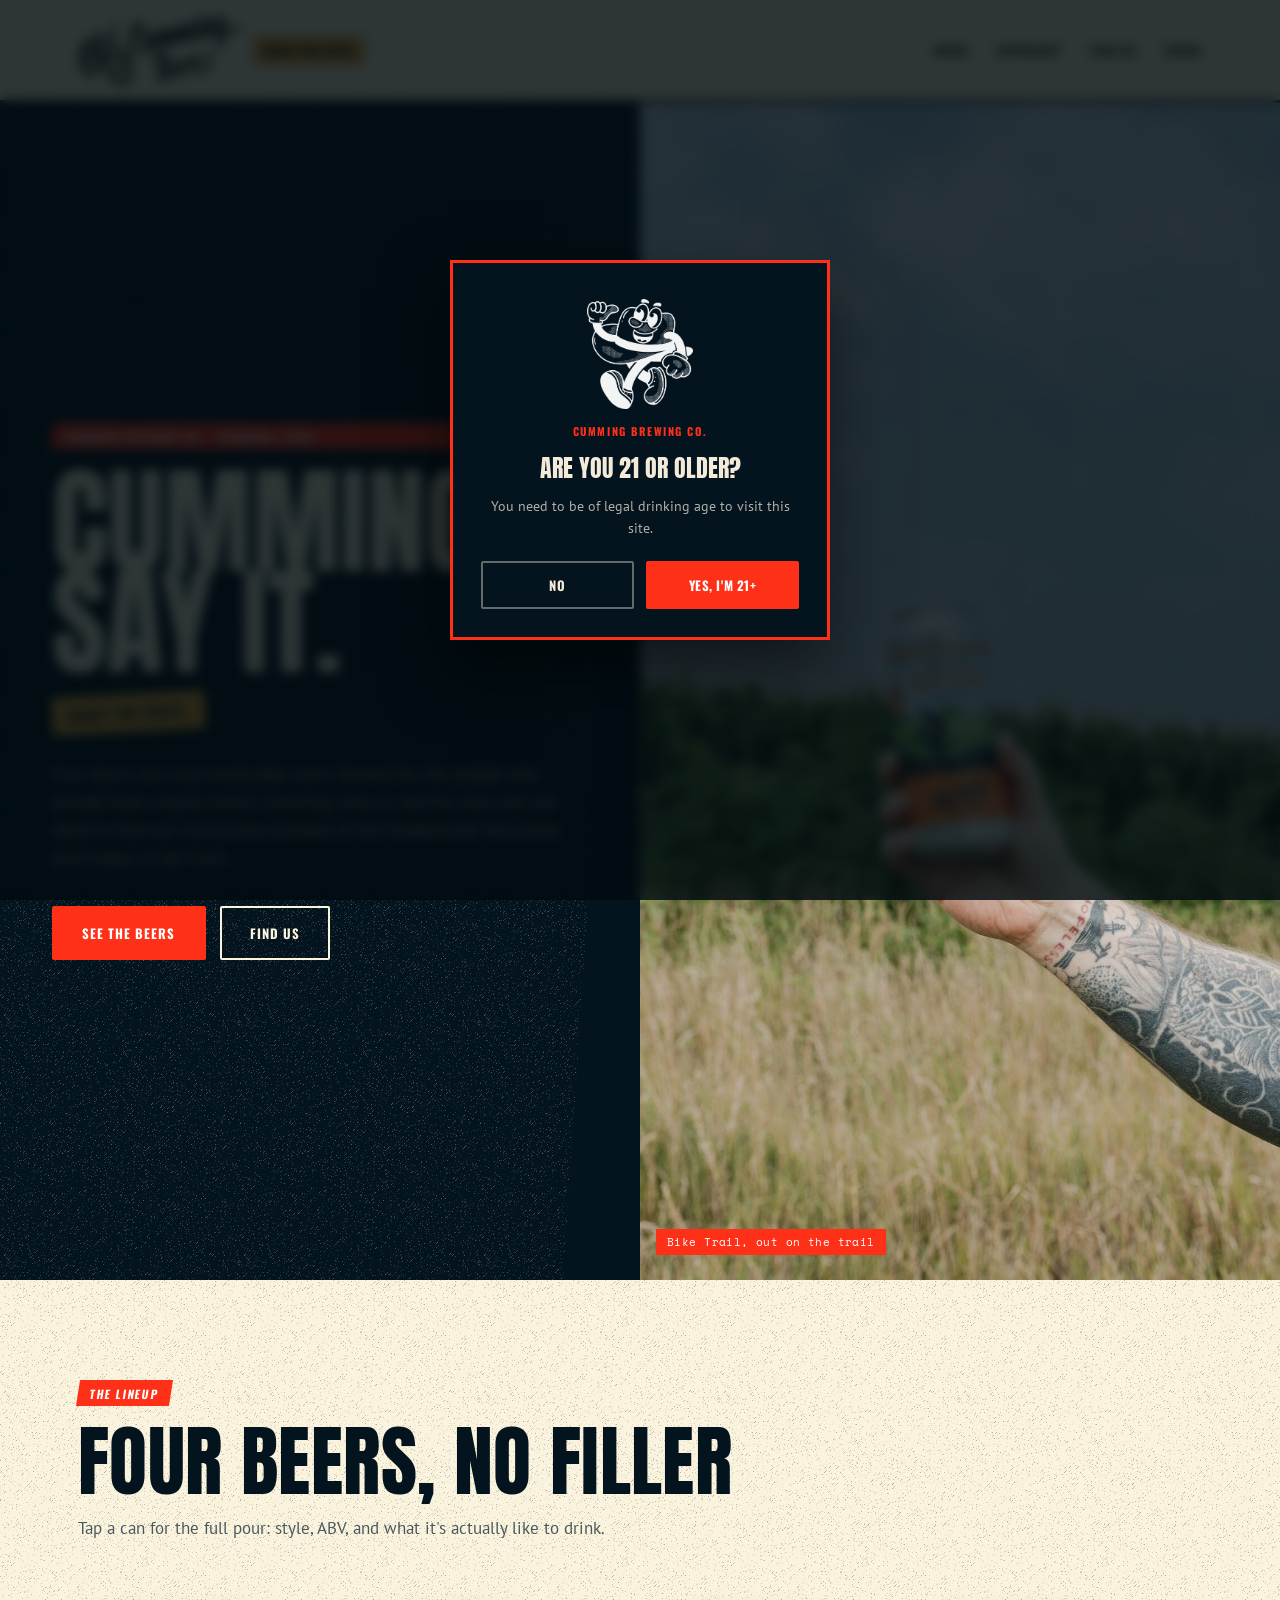
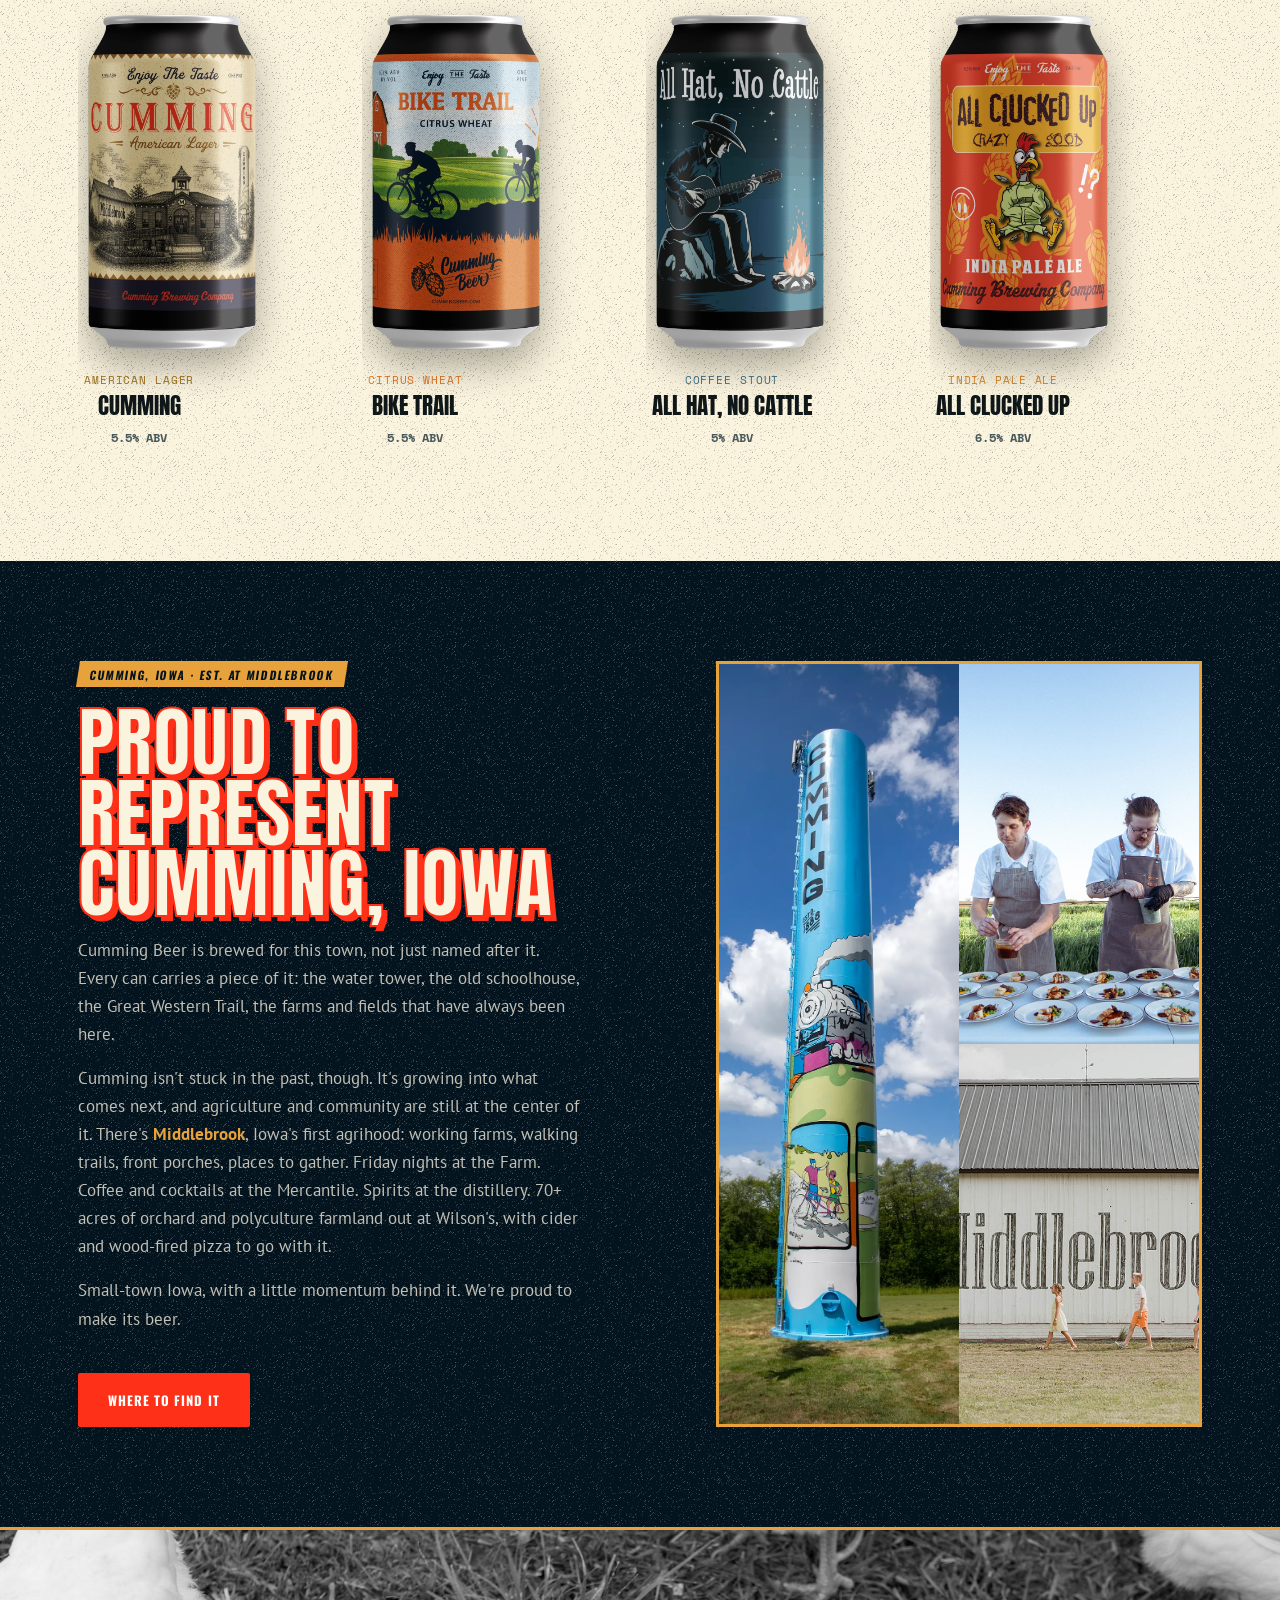
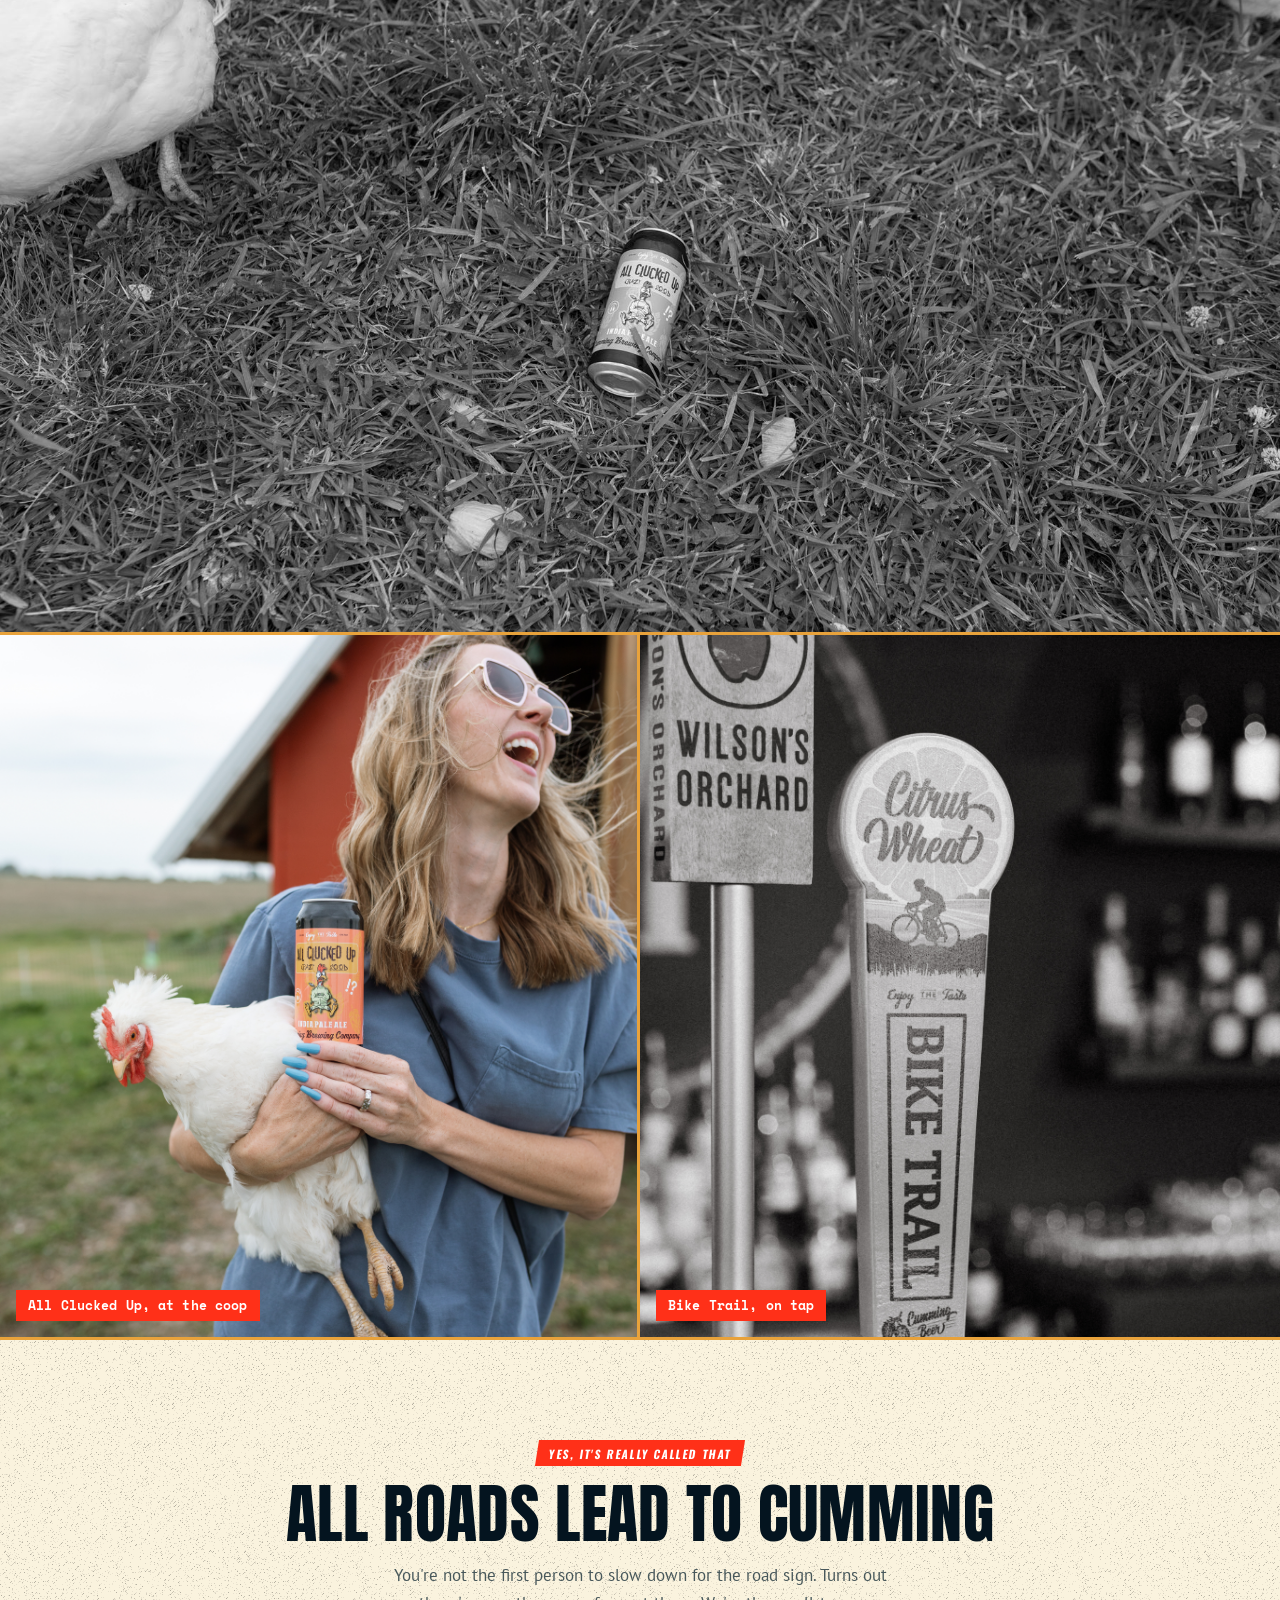
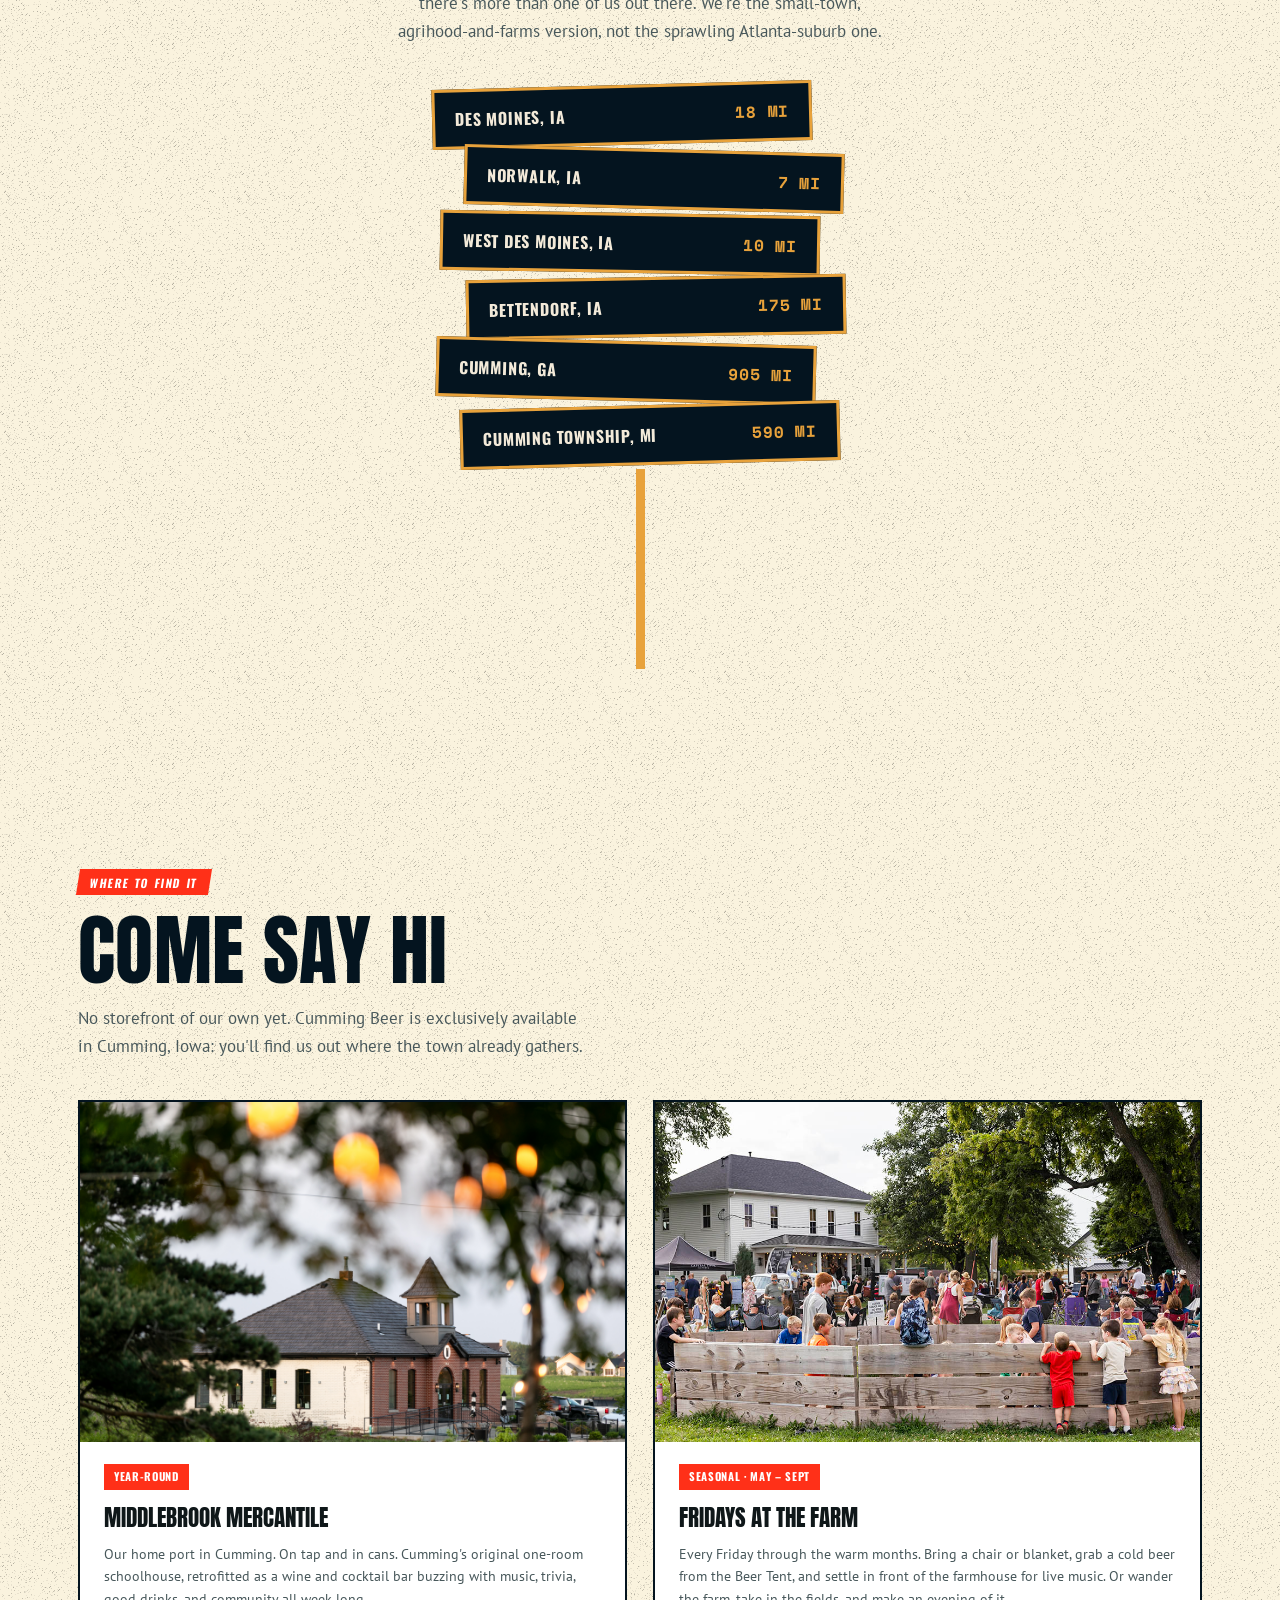
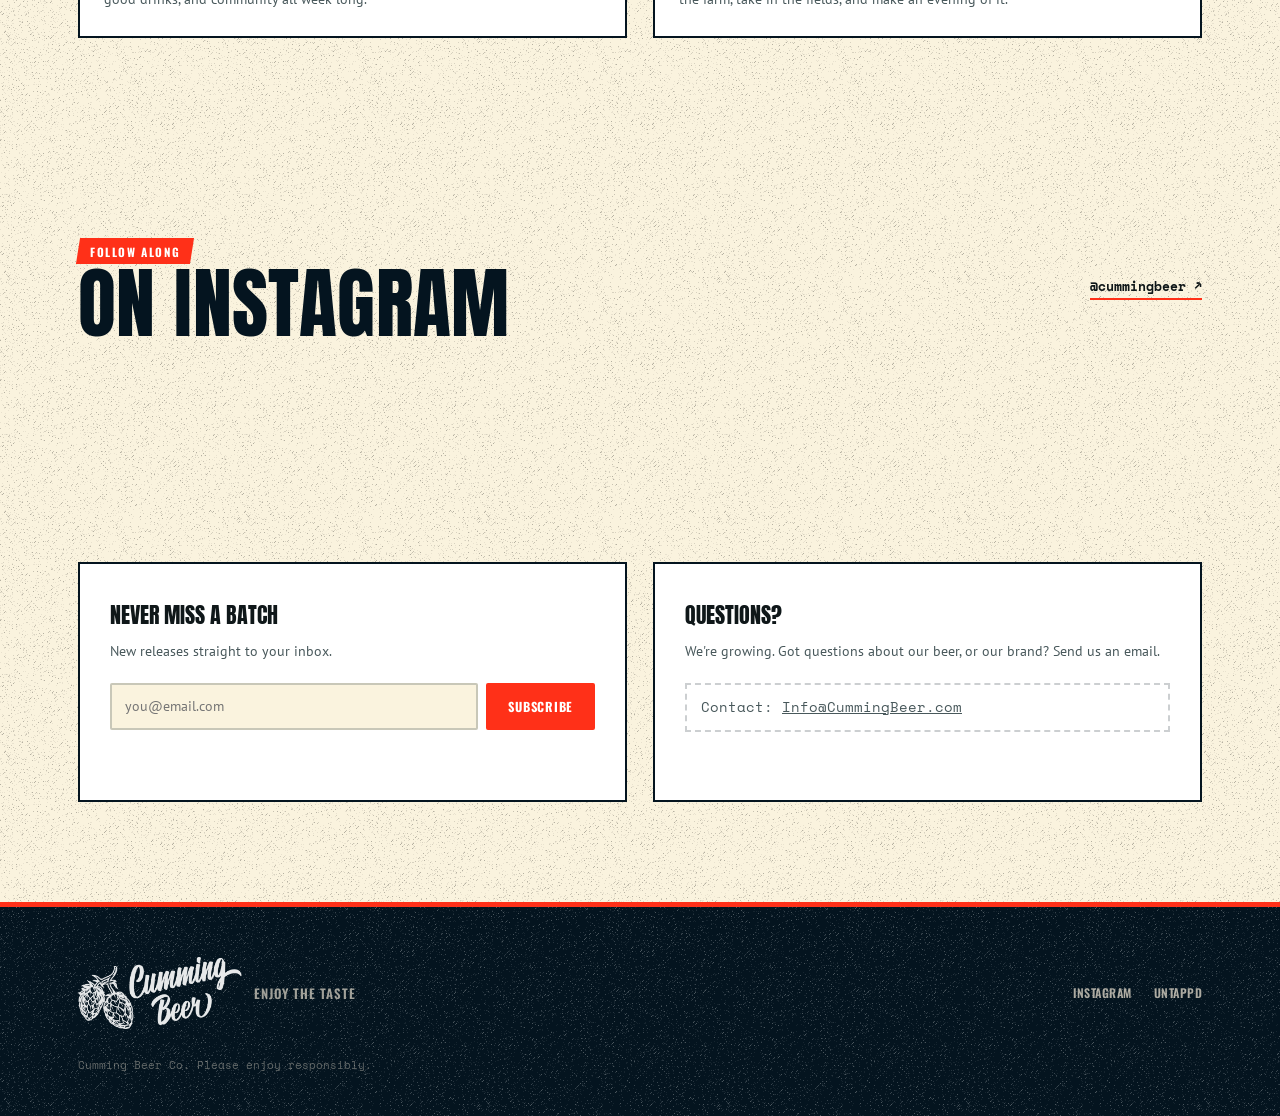
==== commit 06c70b2d: "Polish copy, branding, SEO metadata, and hero layout Rework beer lineup order, footer/nav logo treat" ====
--- a/index.html
+++ b/index.html
@@ -3,16 +3,59 @@
 <head>
 <meta charset="UTF-8">
 <meta name="viewport" content="width=device-width, initial-scale=1.0">
-<title>Cumming Beer | Cumming Brewing Co.</title>
-<meta name="description" content="Cumming Beer Co. Small-batch cans brewed for the town of Cumming, Iowa. Bike Trail Citrus Wheat, All Hat No Cattle Coffee Stout, All Clucked Up IPA, and the Cumming American Lager.">
+<title>Cumming Beer | Enjoy the Taste | Cumming, IA</title>
+<meta name="description" content="Small-batch craft beer brewed for one very memorable town and the people who already know exactly where Cumming, Iowa is, and the ones who are about to find out.">
+<link rel="canonical" href="https://cummingbeer.com/">
+<meta name="theme-color" content="#04141F">
+<link rel="icon" type="image/png" href="images/favicon.png">
+<link rel="apple-touch-icon" href="images/favicon.png">
+
+<meta property="og:type" content="website">
+<meta property="og:site_name" content="Cumming Beer Co.">
+<meta property="og:title" content="Cumming Beer | Enjoy the Taste | Cumming, IA">
+<meta property="og:description" content="Small-batch craft beer brewed for one very memorable town and the people who already know exactly where Cumming, Iowa is, and the ones who are about to find out.">
+<meta property="og:url" content="https://cummingbeer.com/">
+<meta property="og:image" content="https://cummingbeer.com/images/hero-photo.jpg">
+<meta name="twitter:card" content="summary_large_image">
+<meta name="twitter:title" content="Cumming Beer | Enjoy the Taste | Cumming, IA">
+<meta name="twitter:description" content="Small-batch craft beer brewed for one very memorable town and the people who already know exactly where Cumming, Iowa is, and the ones who are about to find out.">
+<meta name="twitter:image" content="https://cummingbeer.com/images/hero-photo.jpg">
+
 <link rel="stylesheet" href="css/style.css">
 <link rel="stylesheet" href="https://fonts.googleapis.com/css2?family=Anton&family=Rye&family=Oswald:wght@500;600;700&family=PT+Sans:wght@400;700&family=Space+Mono:wght@400;700&family=Jost:wght@500&family=Caveat:wght@600;700&display=swap">
+<script type="application/ld+json">
+{
+  "@context": "https://schema.org",
+  "@type": "Organization",
+  "name": "Cumming Beer Co.",
+  "url": "https://cummingbeer.com/",
+  "logo": "https://cummingbeer.com/images/logo-nav.png",
+  "description": "Small-batch craft beer brewed for the town of Cumming, Iowa. Exclusively available at the Middlebrook Mercantile and Fridays at the Farm.",
+  "slogan": "Enjoy the Taste",
+  "sameAs": [
+    "https://www.instagram.com/cummingbeer",
+    "https://untappd.com/CummingBeerLLC"
+  ],
+  "address": {
+    "@type": "PostalAddress",
+    "addressLocality": "Cumming",
+    "addressRegion": "IA",
+    "addressCountry": "US"
+  },
+  "makesOffer": [
+    { "@type": "Offer", "itemOffered": { "@type": "Product", "name": "Cumming American Lager", "category": "Beer" } },
+    { "@type": "Offer", "itemOffered": { "@type": "Product", "name": "Bike Trail Citrus Wheat", "category": "Beer" } },
+    { "@type": "Offer", "itemOffered": { "@type": "Product", "name": "All Hat, No Cattle Coffee Stout", "category": "Beer" } },
+    { "@type": "Offer", "itemOffered": { "@type": "Product", "name": "All Clucked Up IPA", "category": "Beer" } }
+  ]
+}
+</script>
 </head>
 <body>
 
 <div class="age-gate" id="ageGate">
   <div class="age-card" id="ageCard">
-    <svg viewBox="0 0 24 24" fill="none" stroke="currentColor" stroke-width="1.4"><path d="M12 3c2.8 0 4.5 2 4.5 5.5S14.8 15 12 15s-4.5-2-4.5-6.5S9.2 3 12 3z"/><path d="M12 15v6M9 8.5h6M9 11.5h6M8.5 18h7"/></svg>
+    <img class="age-card-art" src="images/All-Hat-Guy-White.webp" alt="">
     <p class="eb">Cumming Brewing Co.</p>
     <h3 id="ageHeadline">Are you 21 or older?</h3>
     <p id="ageBody">You need to be of legal drinking age to visit this site.</p>
@@ -25,7 +68,10 @@
 
 <nav>
   <div class="nav-row">
-    <a class="brand" href="#top"><img src="images/logo-nav.png" alt="Cumming Beer"></a>
+    <a class="brand" href="#top">
+      <img src="images/logo-nav.png" alt="Cumming Beer">
+      <span class="brand-tagline">Enjoy the Taste</span>
+    </a>
     <ul class="nav-links">
       <li><a href="#beers">Beers</a></li>
       <li><a href="#represent">Represent</a></li>
@@ -38,9 +84,9 @@
 <div id="top" class="hero">
   <div class="hero-copy">
     <p class="eyebrow"><span>Cumming Brewing Co. · Cumming, Iowa</span></p>
-    <h1>Cumming.<br>Say It.</h1>
+    <h1>Cumming.<br>Say It.<span class="sr-only"> Small-batch craft beer, brewed in Cumming, Iowa.</span></h1>
     <p class="tagline">Enjoy the taste.</p>
-    <p class="desc">Four beers, one very memorable town. Brewed for the people who already know exactly where Cumming, Iowa is, and the ones who are about to find out.</p>
+    <p class="desc">Four beers, one very memorable town. Brewed for the people who already know exactly where Cumming, Iowa is, and the ones who are about to find out. Exclusively available at the Middlebrook Mercantile and Fridays at the Farm.</p>
     <div class="hero-ctas">
       <a class="btn solid" href="#beers">See The Beers</a>
       <a class="btn outline" href="#find-us">Find Us</a>
@@ -58,6 +104,15 @@
     <p class="lede" style="max-width:70ch;">Tap a can for the full pour: style, ABV, and what it's actually like to drink.</p>
 
     <div class="beer-grid">
+      <button class="beer-card beer-card--free" data-beer="lager" style="--accent:#9F741E;">
+        <div class="beer-visual"><img src="images/can-cumming-lager.webp" alt="Cumming American Lager can, photorealistic mockup"></div>
+        <div class="beer-info">
+          <p class="style">American Lager</p>
+          <p class="name">Cumming</p>
+          <p class="abv">5.5% ABV</p>
+        </div>
+      </button>
+
       <button class="beer-card beer-card--free" data-beer="wheat" style="--accent:#E1731D;">
         <div class="beer-visual"><img src="images/can-bike-trail.webp" alt="Bike Trail Citrus Wheat can, photorealistic mockup"></div>
         <div class="beer-info">
@@ -82,15 +137,6 @@
           <p class="style">India Pale Ale</p>
           <p class="name">All Clucked Up</p>
           <p class="abv">6.5% ABV</p>
-        </div>
-      </button>
-
-      <button class="beer-card beer-card--free" data-beer="lager" style="--accent:#9F741E;">
-        <div class="beer-visual"><img src="images/can-cumming-lager.webp" alt="Cumming American Lager can, photorealistic mockup"></div>
-        <div class="beer-info">
-          <p class="style">American Lager</p>
-          <p class="name">Cumming</p>
-          <p class="abv">5.5% ABV</p>
         </div>
       </button>
     </div>
@@ -117,7 +163,7 @@
       <p class="eyebrow">Cumming, Iowa · Est. at Middlebrook</p>
       <h2 class="head">Proud To Represent Cumming, Iowa</h2>
       <p class="lede">Cumming Beer is brewed for this town, not just named after it. Every can carries a piece of it: the water tower, the old schoolhouse, the Great Western Trail, the farms and fields that have always been here.</p>
-      <p class="lede">Cumming isn't stuck in the past, though. It's growing into what comes next, and agriculture and community are still at the center of it. There's Middlebrook, Iowa's first agrihood: working farms, walking trails, front porches, places to gather. Friday nights at the Farm. Coffee and cocktails at the Mercantile. Spirits at the distillery. 70+ acres of orchard and polyculture farmland out at Wilson's, with cider and wood-fired pizza to go with it.</p>
+      <p class="lede">Cumming isn't stuck in the past, though. It's growing into what comes next, and agriculture and community are still at the center of it. There's <a href="https://middlebrookfarm.com/" target="_blank" rel="noopener">Middlebrook</a>, Iowa's first agrihood: working farms, walking trails, front porches, places to gather. Friday nights at the Farm. Coffee and cocktails at the Mercantile. Spirits at the distillery. 70+ acres of orchard and polyculture farmland out at Wilson's, with cider and wood-fired pizza to go with it.</p>
       <p class="lede">Small-town Iowa, with a little momentum behind it. We're proud to make its beer.</p>
       <a class="btn solid" href="#find-us">Where To Find It</a>
     </div>
@@ -164,7 +210,7 @@
   <div class="wrap">
     <p class="eyebrow">Where To Find It</p>
     <h2 class="head">Come Say Hi</h2>
-    <p class="lede" style="max-width:70ch;">No storefront of our own yet. You'll find us out where the town already gathers.</p>
+    <p class="lede" style="max-width:58ch;text-wrap:balance;">No storefront of our own yet. Cumming Beer is exclusively available in Cumming, Iowa: you'll find us out where the town already gathers.</p>
     <div class="find-grid">
       <a class="find-card" href="http://middlebrookmercantile.com/" target="_blank" rel="noopener">
         <img src="images/Middlebrook-Mercantile.jpg" alt="The Middlebrook Mercantile building at dusk">
@@ -220,8 +266,8 @@
       </form>
     </div>
     <div class="panel">
-      <h3>Want It On Tap?</h3>
-      <p>Bars, restaurants, and events: reach out about carrying Cumming Beer.</p>
+      <h3>Questions?</h3>
+      <p>We're growing. Got questions about our beer, or our brand? Send us an email.</p>
       <p class="order-contact">Contact: <a href="mailto:Info@CummingBeer.com">Info@CummingBeer.com</a></p>
     </div>
   </div>
@@ -231,15 +277,15 @@
   <div class="wrap">
     <div class="foot-row">
       <div class="foot-brand">
-        <img src="images/logo-hop-mark.png" alt="Cumming Beer Co. hop mark">
-        <span>Cumming Beer Co.</span>
+        <img src="images/logo-nav.png" alt="Cumming Beer Co.">
+        <span class="foot-tagline">Enjoy the Taste</span>
       </div>
       <ul class="foot-links">
         <li><a href="https://www.instagram.com/cummingbeer" target="_blank" rel="noopener">Instagram</a></li>
         <li><a href="https://untappd.com/CummingBeerLLC" target="_blank" rel="noopener">Untappd</a></li>
       </ul>
     </div>
-    <p class="foot-copy">Cumming Beer Co. Please enjoy responsibly. Not brewed on-site; produced by Adventurous Brewing, Bettendorf, IA.</p>
+    <p class="foot-copy">Cumming Beer Co. Please enjoy responsibly.</p>
   </div>
 </footer>
 
--- a/css/style.css
+++ b/css/style.css
@@ -32,6 +32,7 @@
   }
 
   *{box-sizing:border-box;}
+  .sr-only{position:absolute;width:1px;height:1px;padding:0;margin:-1px;overflow:hidden;clip:rect(0,0,0,0);white-space:nowrap;border:0;}
   html{scroll-behavior:smooth;}
   body{
     margin:0;
@@ -115,11 +116,23 @@
   .brand{
     display:flex;
     align-items:center;
+    gap:12px;
     text-decoration:none;
   }
-  .brand img{height:34px;width:auto;display:block;}
+  .brand img{height:72px;width:auto;display:block;}
   :root[data-theme="dark"] .brand img{filter:invert(1) brightness(1.2);}
   @media (prefers-color-scheme:dark){ :root:not([data-theme="light"]) .brand img{filter:invert(1) brightness(1.2);} }
+  .brand-tagline{
+    display:inline-block;
+    font-family:'Oswald',sans-serif;
+    font-weight:700;
+    font-size:12px;
+    letter-spacing:0.06em;
+    text-transform:uppercase;
+    color:var(--navy);
+    background:var(--gold);
+    padding:5px 10px;
+  }
   .nav-links{
     display:flex;
     gap:28px;
@@ -139,28 +152,24 @@
   /* ---------- Hero ---------- */
   .hero{
     position:relative;
-    display:grid;
-    grid-template-columns:1fr 1fr;
-    align-items:stretch;
-    min-height:620px;
-    padding:0;
     background:var(--navy);
     overflow:hidden;
   }
-  @media (max-width:860px){ .hero{grid-template-columns:1fr;min-height:auto;} }
+  @media (max-width:860px){ .hero{display:flex;flex-direction:column;} }
   .hero-copy{
     position:relative;
     z-index:1;
+    width:50%;
     display:flex;
     flex-direction:column;
     justify-content:center;
-    padding:80px 52px;
+    padding:320px 52px;
     background:var(--navy);
     background-image:url(../images/grain-light.png);
     background-repeat:repeat;
     clip-path:polygon(0 0,100% 0,88% 100%,0 100%);
   }
-  @media (max-width:860px){ .hero-copy{padding:64px 28px 44px;clip-path:none;} }
+  @media (max-width:860px){ .hero-copy{width:100%;padding:64px 28px 44px;clip-path:none;} }
   .hero .eyebrow{margin-bottom:22px;}
   .hero h1{
     font-family:'Anton',sans-serif;
@@ -190,8 +199,9 @@
     font-size:16.5px;
     line-height:1.7;
     color:rgba(250,243,222,0.82);
-    max-width:44ch;
+    max-width:64ch;
     margin:0 0 34px;
+    text-wrap:pretty;
   }
   .hero-ctas{display:flex;gap:14px;flex-wrap:wrap;}
   .btn{
@@ -212,17 +222,20 @@
   .btn.solid:hover{background:var(--red-deep);border-color:var(--red-deep);}
 
   .hero-photo{
-    position:relative;
+    position:absolute;
+    top:0;
+    right:0;
+    bottom:0;
+    width:50%;
     overflow:hidden;
-    min-height:380px;
   }
   .hero-photo img{
     width:100%;
     height:100%;
     object-fit:cover;
-    object-position:60% 30%;
-  }
-  @media (max-width:860px){ .hero-photo{min-height:300px;order:-1;} }
+    object-position:45% 50%;
+  }
+  @media (max-width:860px){ .hero-photo{position:static;width:100%;height:300px;order:-1;} }
   .hero-photo .cap{
     position:absolute;
     left:16px;
@@ -503,6 +516,8 @@
   .represent .eyebrow{background:var(--gold);color:var(--navy);}
   .represent h2.head{color:#FAF3DE;-webkit-text-stroke:2px var(--red);text-shadow:5px 5px 0 var(--red);}
   .represent p.lede{color:rgba(243,234,217,0.8);}
+  .represent p.lede a{color:var(--gold);font-weight:700;text-decoration:none;}
+  .represent p.lede a:hover{text-decoration:underline;}
   .represent p.lede + p.lede{margin-top:-24px;}
   .rep-row{display:grid;grid-template-columns:1.1fr 0.9fr;gap:0 44px;align-items:stretch;}
   @media (max-width:820px){ .rep-row{grid-template-columns:1fr;gap:32px;} }
@@ -626,7 +641,6 @@
   .photo-band-cell{position:relative;line-height:0;overflow:hidden;}
   .photo-band-cell:first-child{border-right:3px solid var(--gold);}
   .photo-band-cell img{height:100%;}
-  @media (max-width:760px){ .photo-band-pair{grid-template-columns:1fr;} .photo-band-cell:first-child{border-right:0;border-bottom:3px solid var(--gold);} }
   .photo-band-caption{
     position:absolute;left:16px;bottom:16px;
     background:var(--red);
@@ -700,8 +714,8 @@
   }
   .foot-row{display:flex;justify-content:space-between;align-items:center;flex-wrap:wrap;gap:20px;}
   .foot-brand{display:flex;align-items:center;gap:12px;}
-  .foot-brand img{width:38px;filter:brightness(0) invert(1);opacity:0.9;}
-  .foot-brand span{font-family:'Rye',serif;font-size:19px;color:#F3EAD9;}
+  .foot-brand img{height:72px;width:auto;filter:brightness(0) invert(1);opacity:0.9;}
+  .foot-tagline{font-family:'Oswald',sans-serif;font-weight:600;font-size:13px;letter-spacing:0.08em;text-transform:uppercase;color:#F3EAD9;opacity:0.65;}
   .foot-links{display:flex;gap:22px;font-family:'Oswald',sans-serif;font-weight:600;font-size:12px;letter-spacing:0.04em;text-transform:uppercase;list-style:none;padding:0;margin:0;}
   .foot-links a{text-decoration:none;}
   .foot-links a:hover{color:var(--red);}
@@ -712,6 +726,7 @@
   .age-gate[hidden]{display:none;}
   .age-card{width:100%;max-width:380px;background:var(--navy);color:#F3EAD9;border:3px solid var(--red);padding:36px 28px 28px;text-align:center;box-shadow:0 30px 60px rgba(0,0,0,0.5);}
   .age-card svg{width:34px;height:34px;margin:0 auto 14px;opacity:0.9;}
+  .age-card-art{width:auto;height:110px;margin:0 auto 14px;display:block;opacity:0.95;}
   .age-card .eb{font-family:'Oswald',sans-serif;font-weight:700;font-size:11px;letter-spacing:0.14em;text-transform:uppercase;color:var(--red);margin:0 0 10px;}
   .age-card h3{font-family:'Anton',sans-serif;font-weight:400;text-transform:uppercase;font-size:24px;margin:0 0 10px;}
   .age-card p{font-size:13.5px;line-height:1.6;color:rgba(243,234,217,0.72);margin:0 0 22px;}
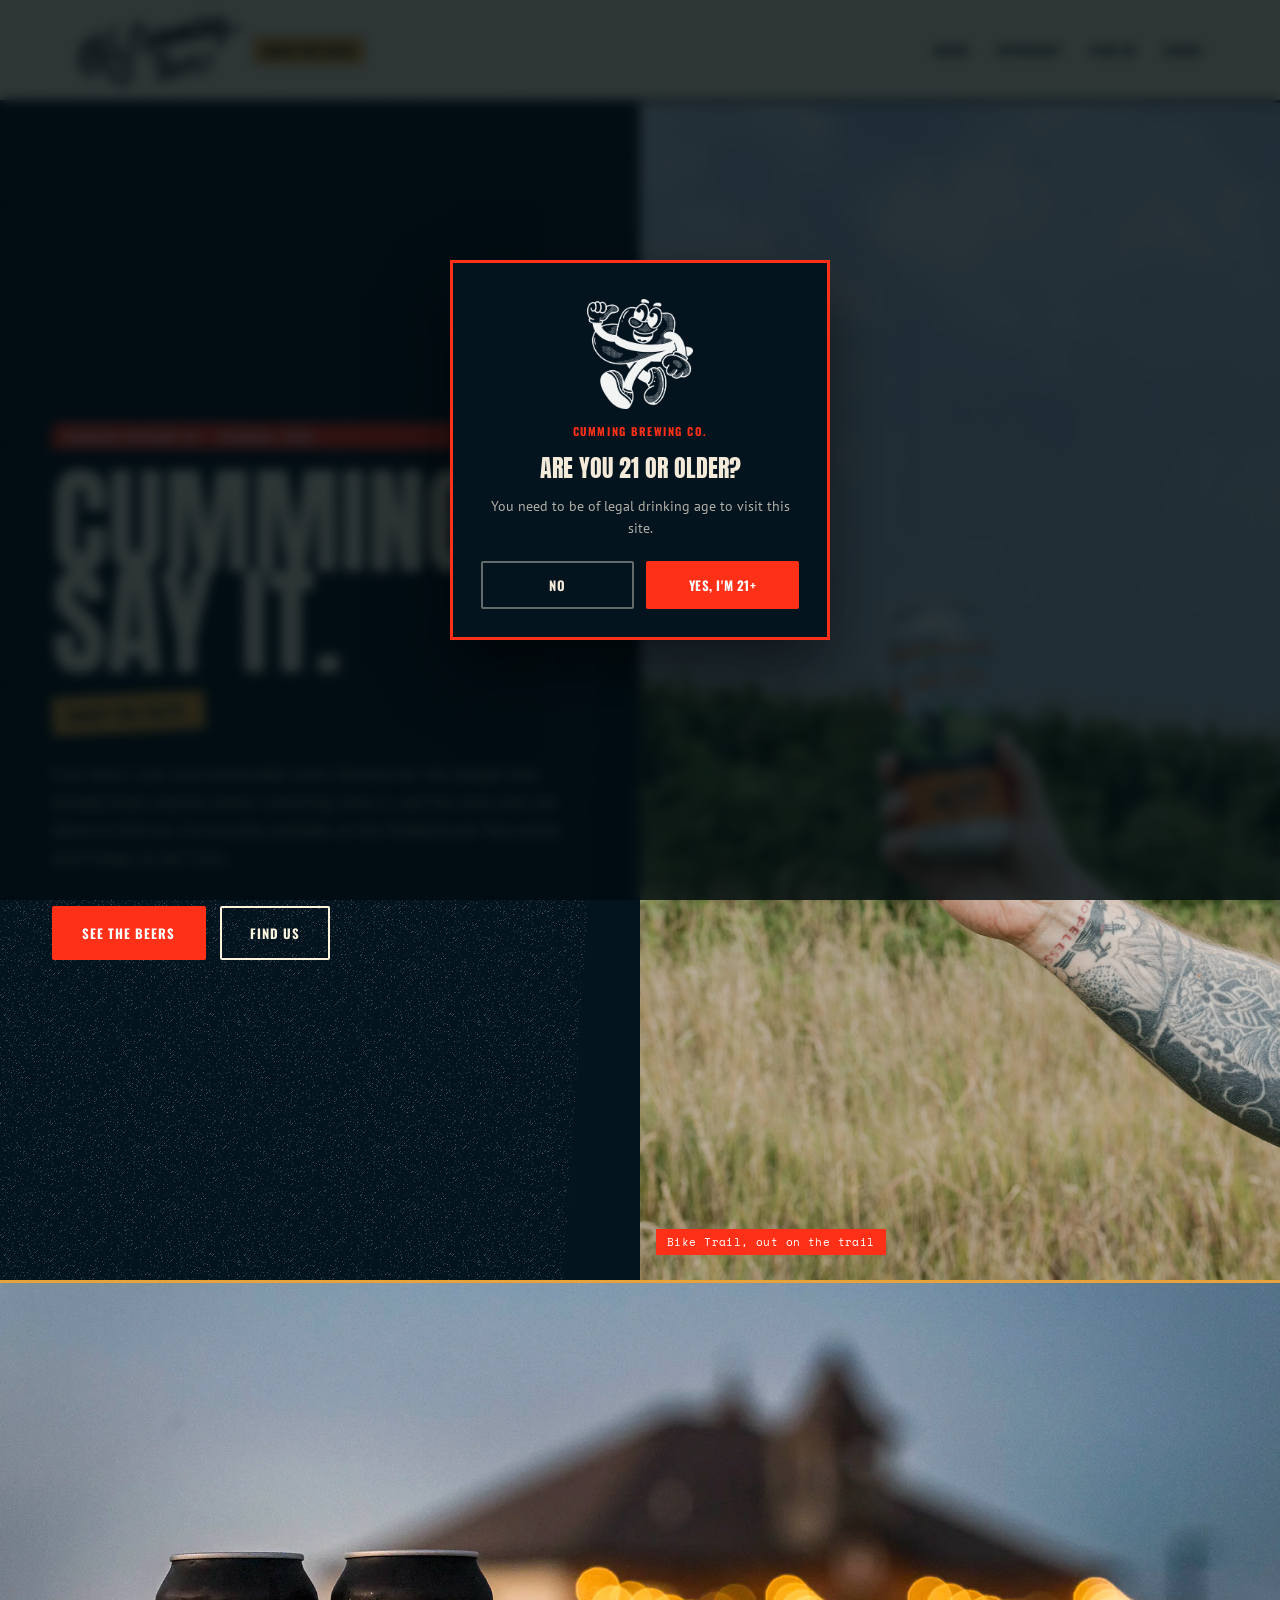
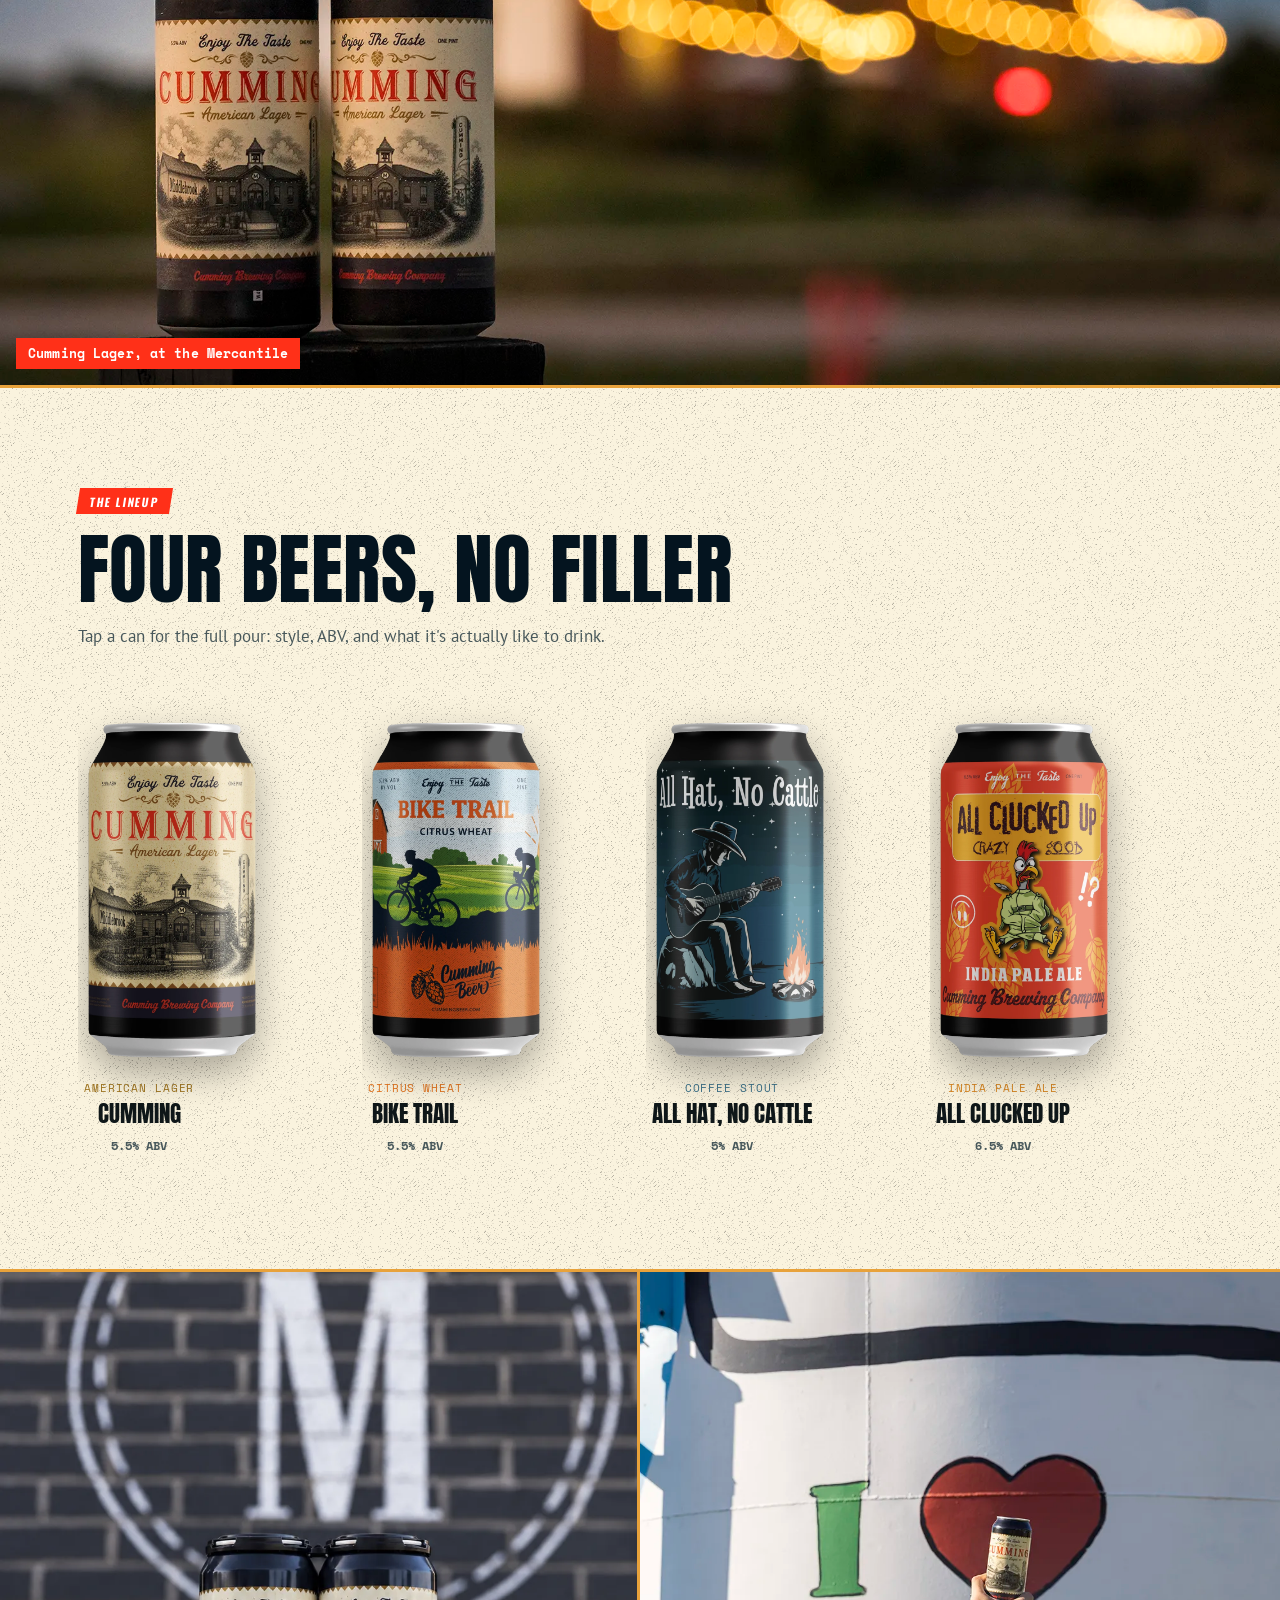
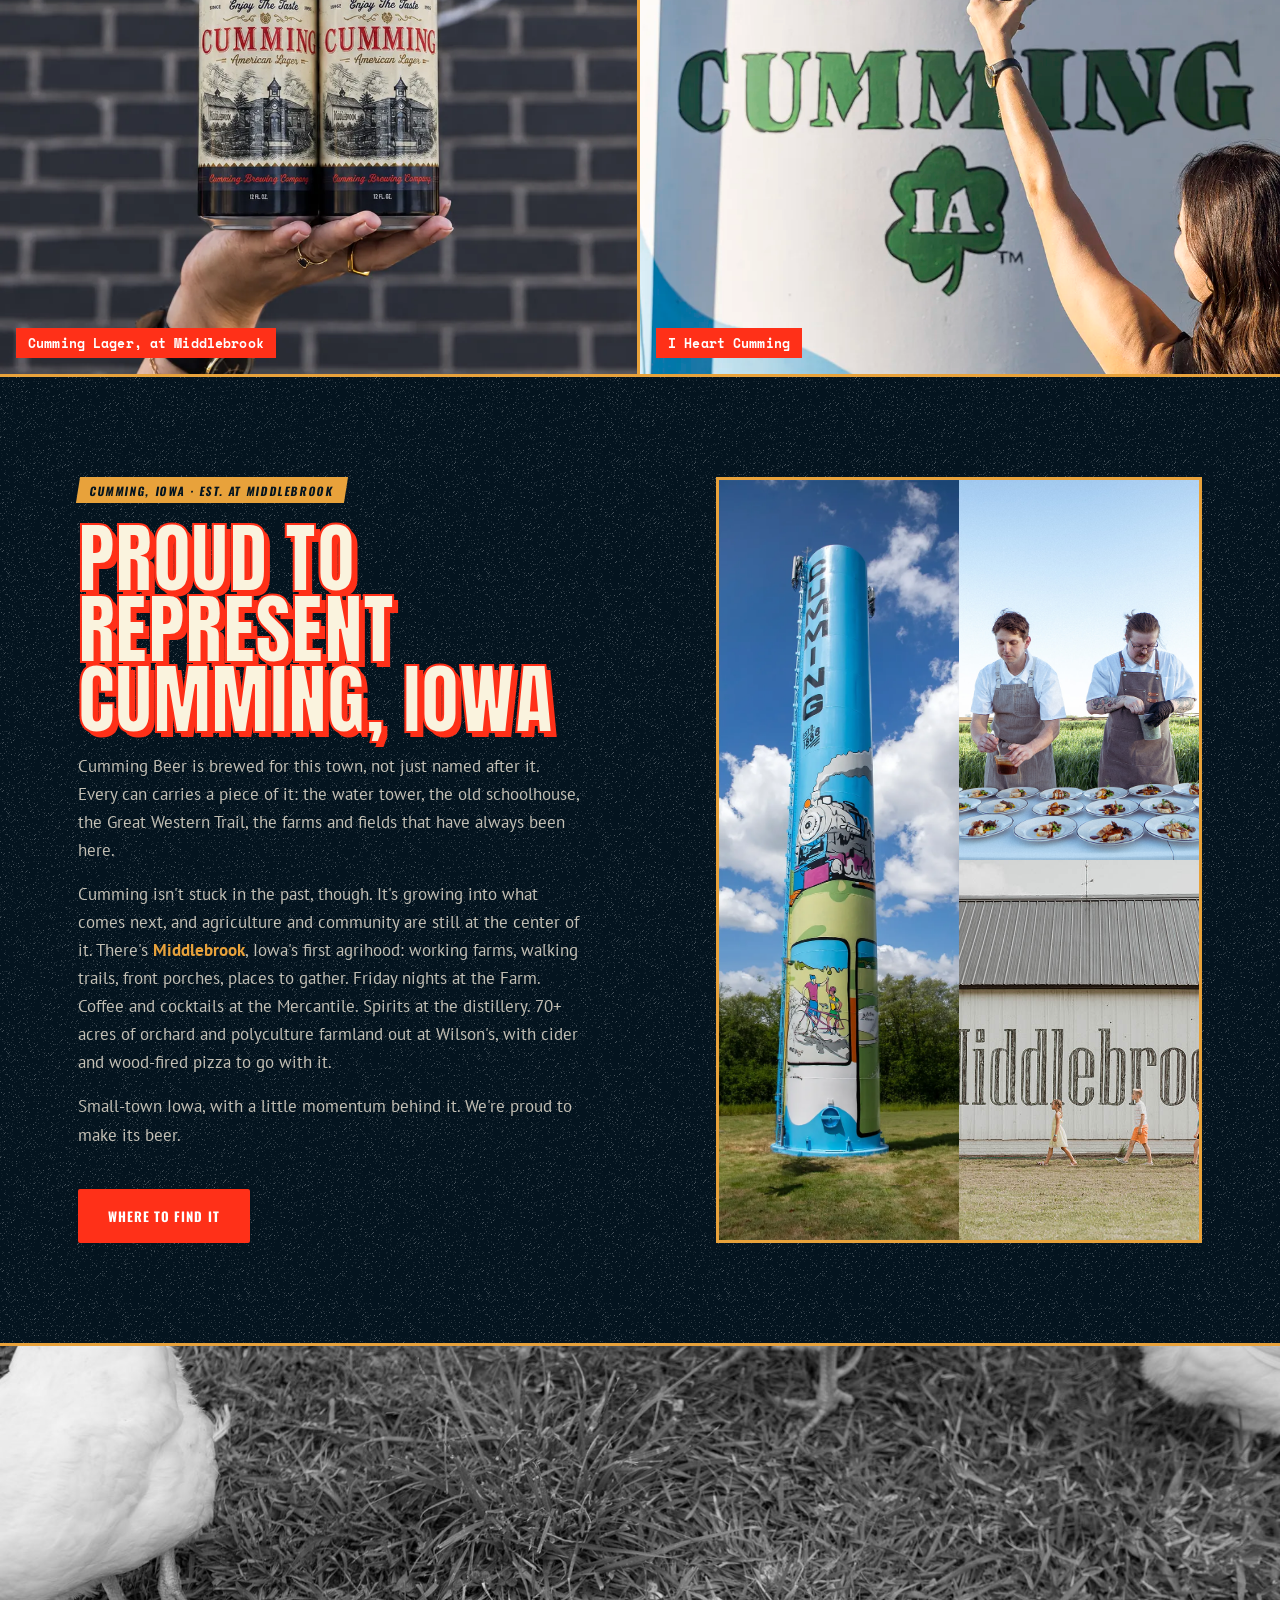
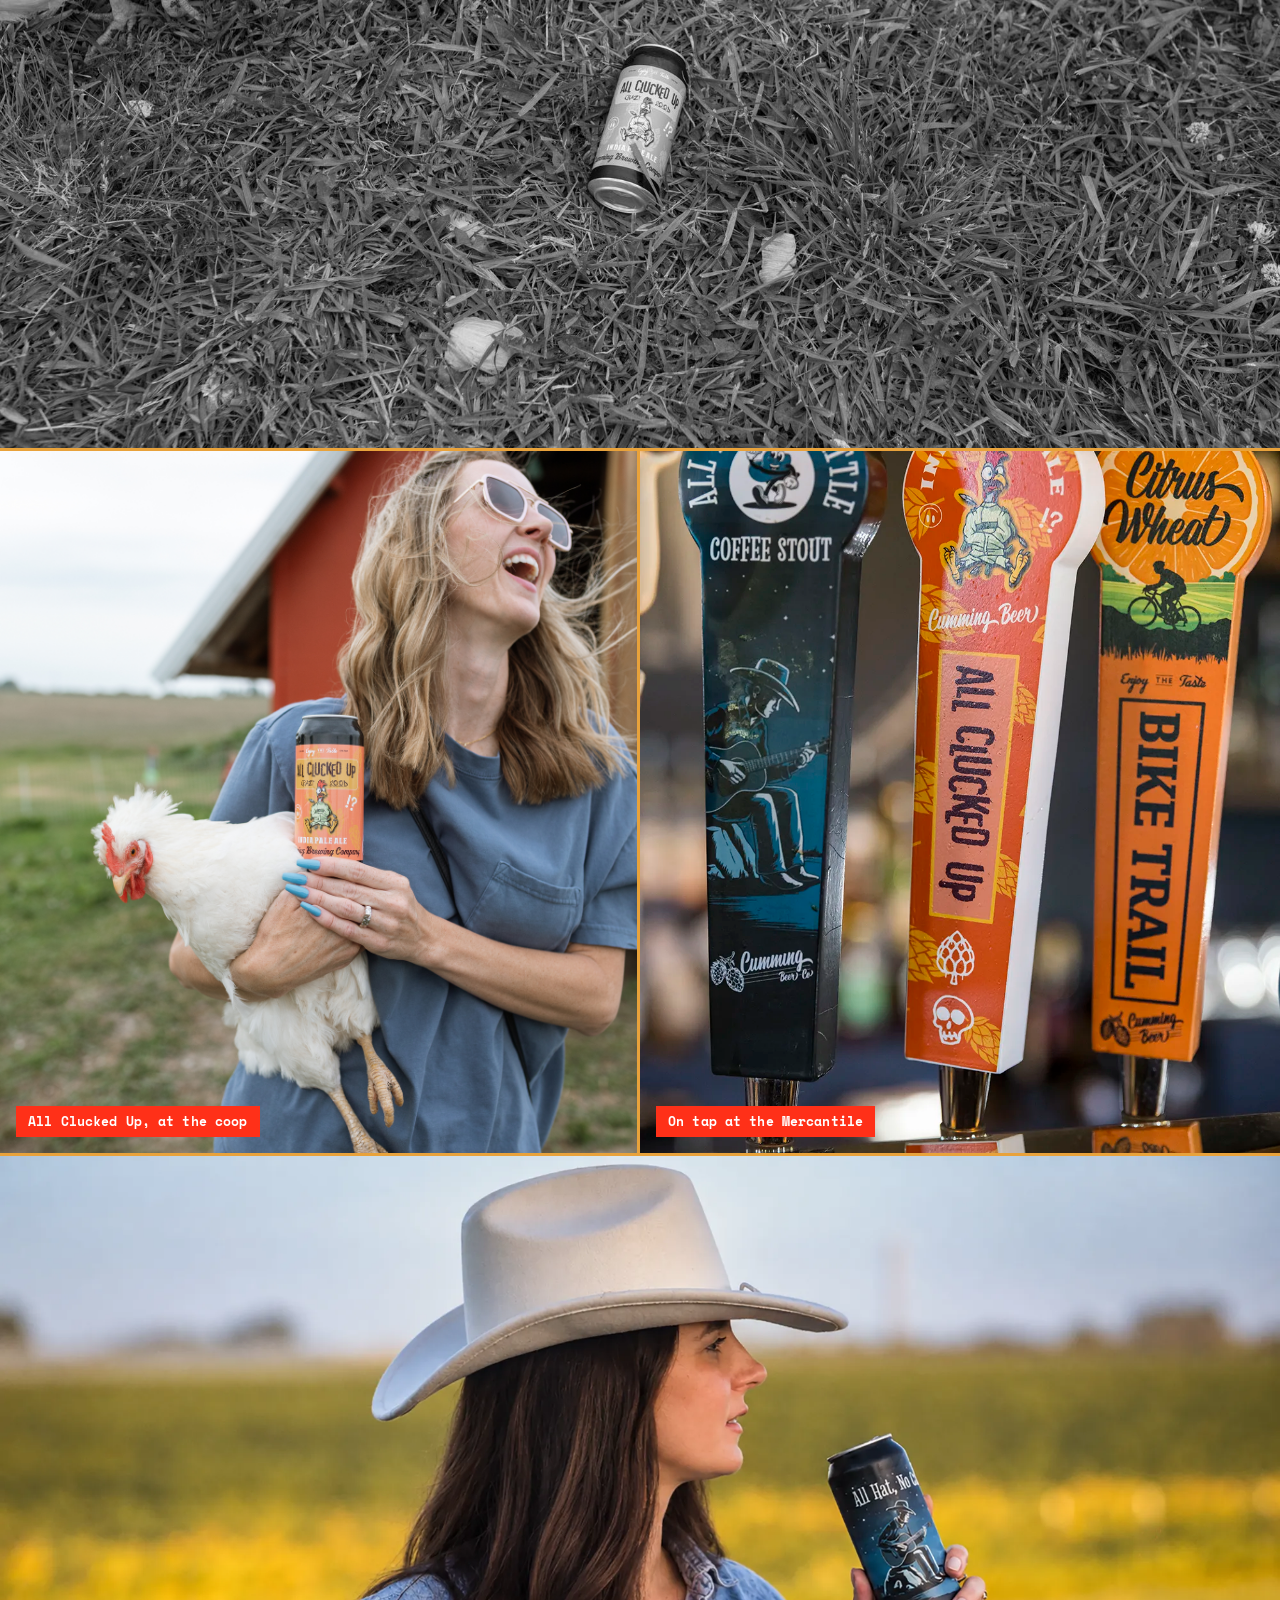
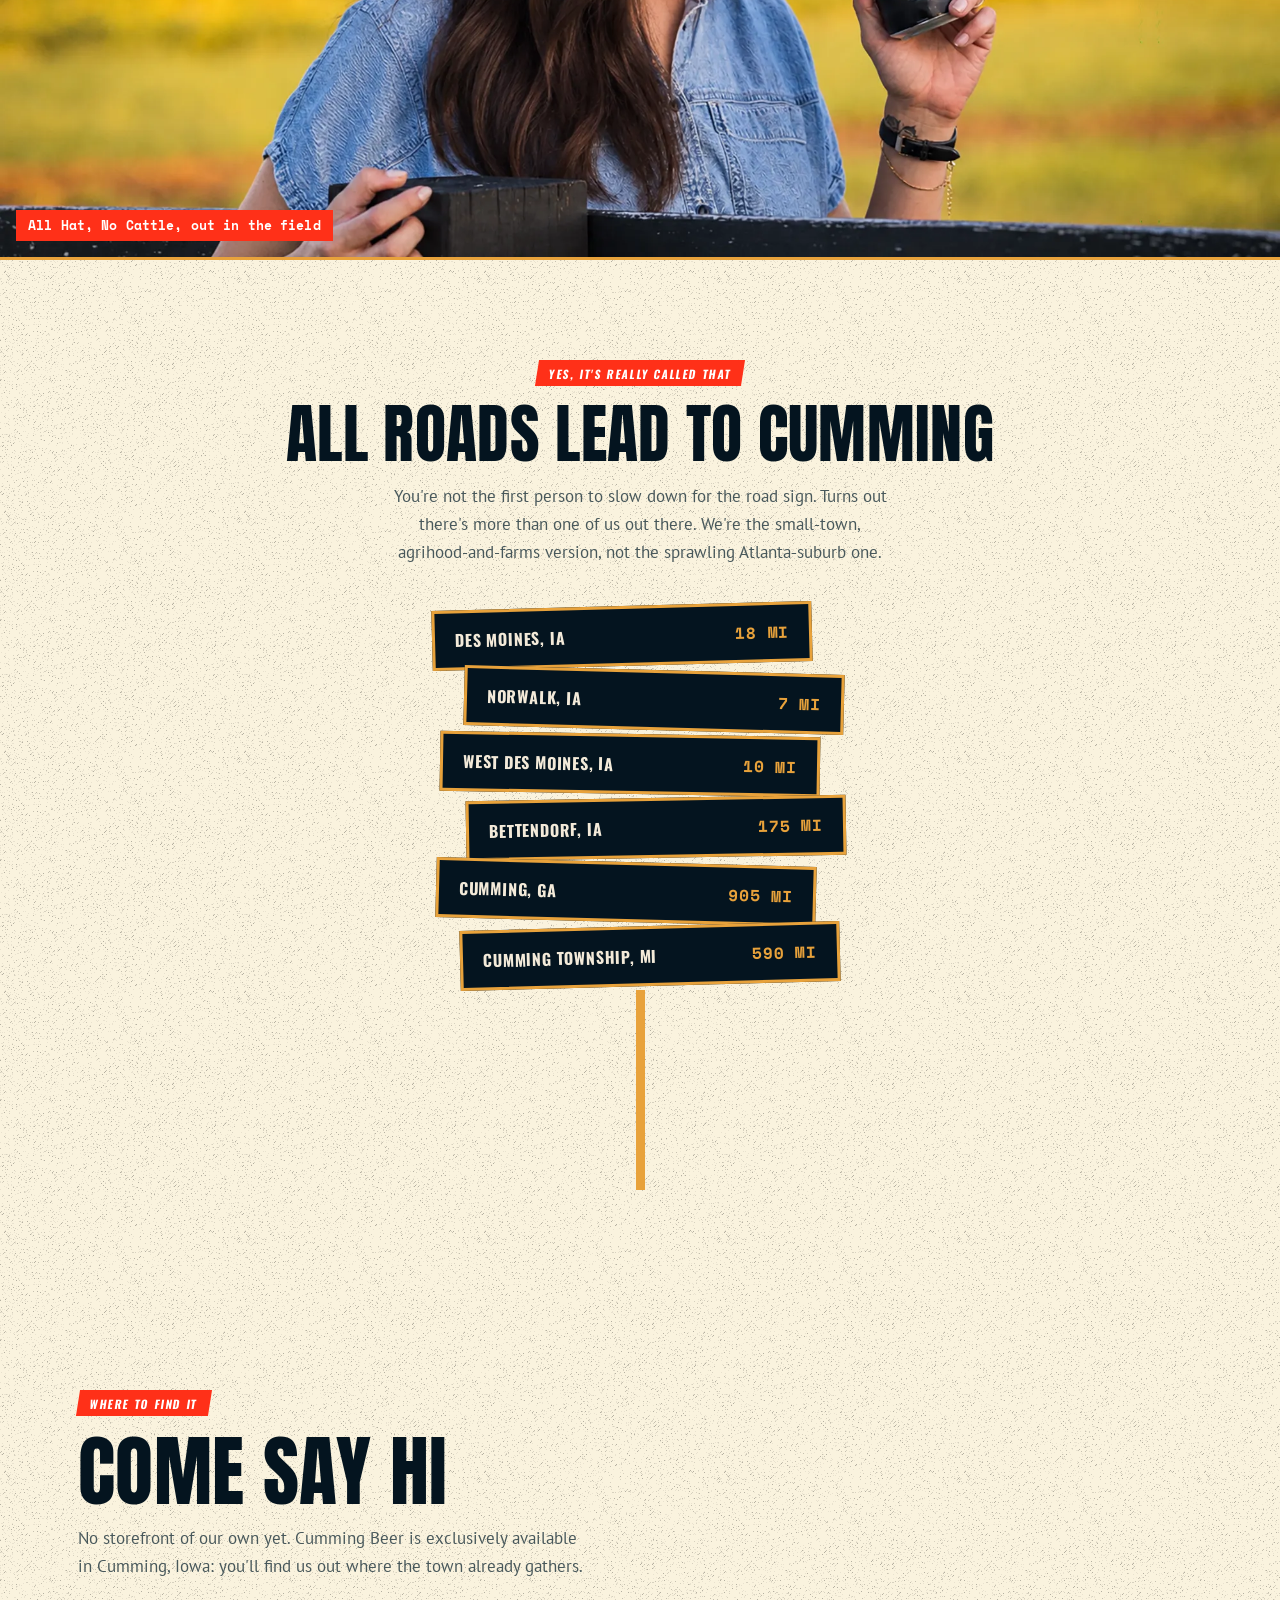
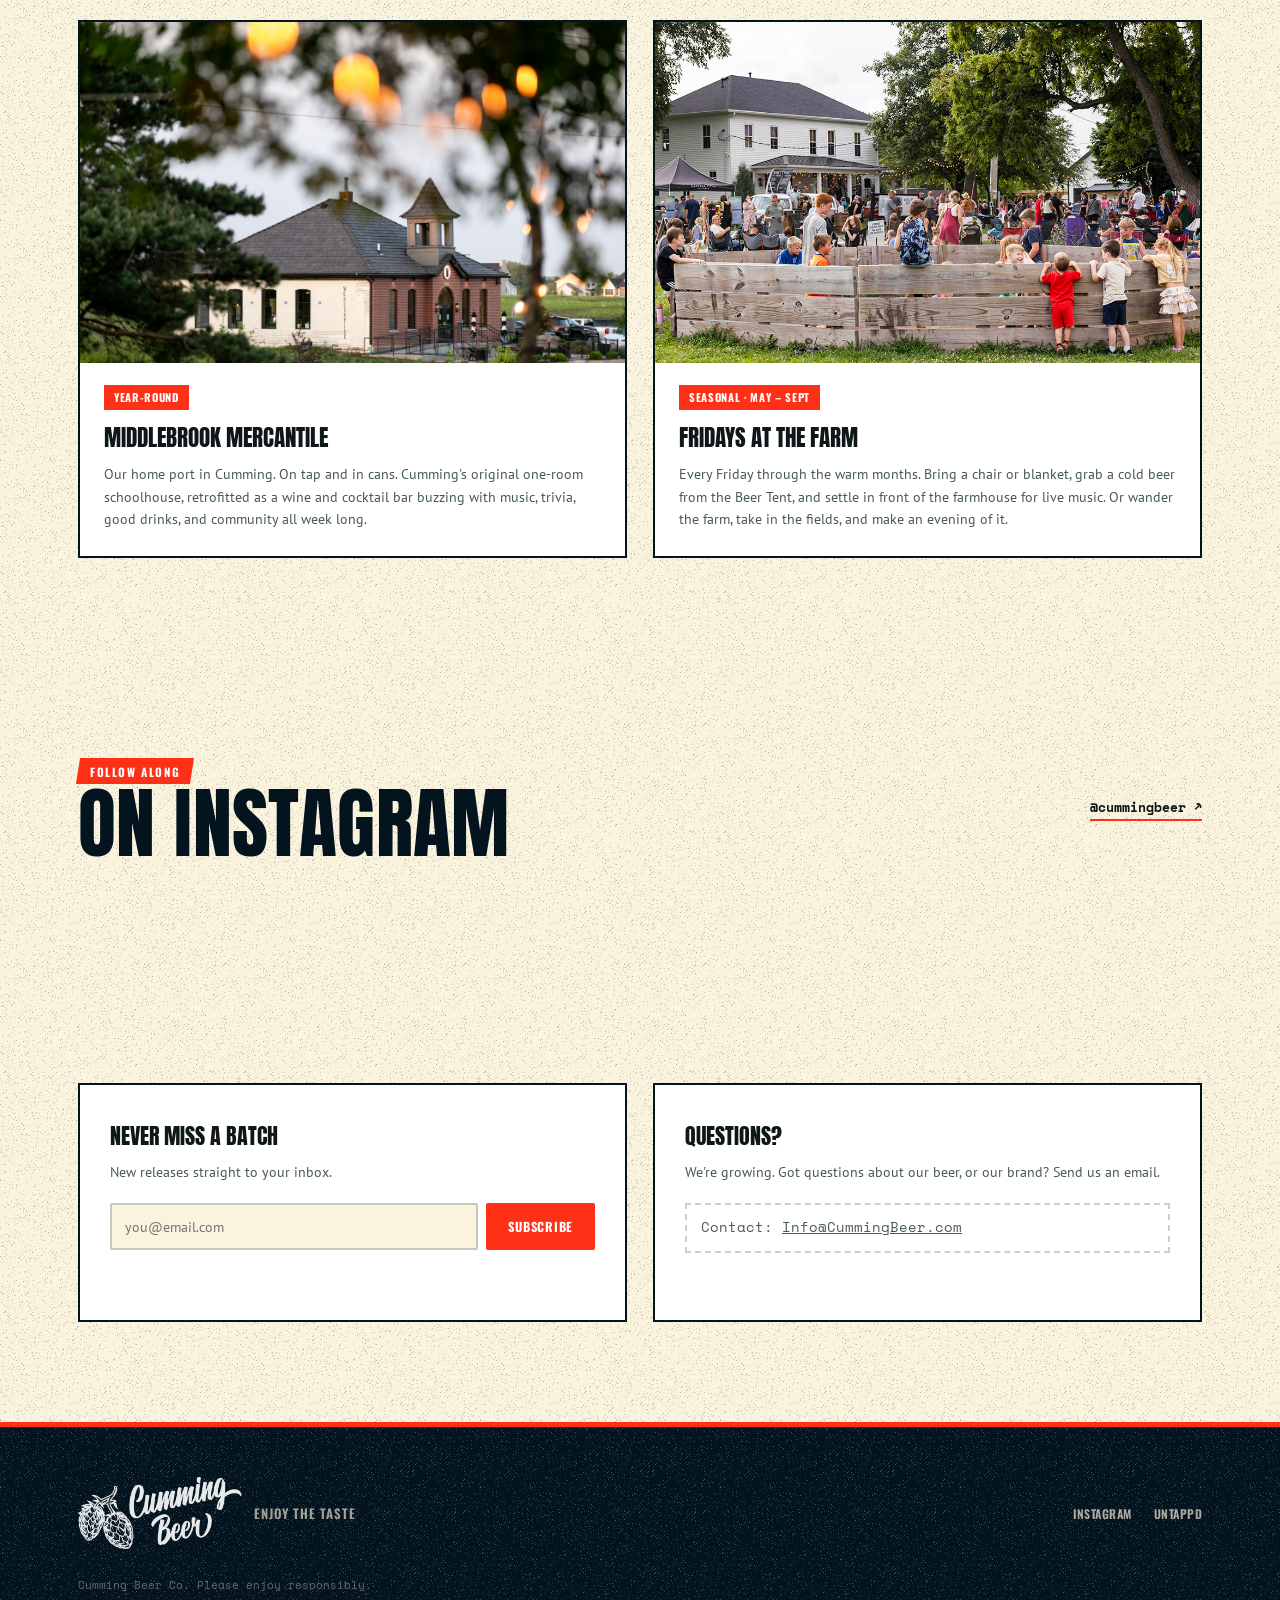
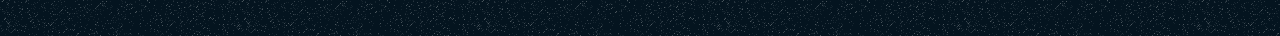
==== commit 87eb1e50: "Add new lifestyle photos to lineup, hero, and represent sections Swap in the Mercantile tap-handle s" ====
--- a/index.html
+++ b/index.html
@@ -97,6 +97,10 @@
     <p class="cap">Bike Trail, out on the trail</p>
   </div>
 </div>
+<div class="photo-band">
+  <img src="images/Cumming-lager-Craft-beer-mercantile.webp" alt="Two cans of Cumming American Lager at dusk with the Middlebrook Mercantile in the background" style="object-position:center 75%;">
+  <span class="photo-band-caption">Cumming Lager, at the Mercantile</span>
+</div>
 <section id="beers">
   <div class="wrap">
     <p class="eyebrow">The Lineup</p>
@@ -155,6 +159,16 @@
       <p class="abv" id="modalAbv"></p>
       <p class="desc" id="modalDesc"></p>
     </div>
+  </div>
+</div>
+<div class="photo-band photo-band-pair">
+  <div class="photo-band-cell">
+    <img src="images/cumming-lager-middlebrook-m.webp" alt="Hand holding two cans of Cumming American Lager in front of the Middlebrook M logo on a brick wall" style="object-position:center 85%;">
+    <span class="photo-band-caption">Cumming Lager, at Middlebrook</span>
+  </div>
+  <div class="photo-band-cell">
+    <img src="images/i-heart-cumming.webp" alt="Woman holding a can of Cumming Lager up to the I Heart Cumming, Iowa mural on the water tower">
+    <span class="photo-band-caption">I Heart Cumming</span>
   </div>
 </div>
 <section id="represent" class="represent">
@@ -184,9 +198,13 @@
     <span class="photo-band-caption">All Clucked Up, at the coop</span>
   </div>
   <div class="photo-band-cell">
-    <img src="images/CZP_0081-2.jpg" alt="Bike Trail tap handle on the bar next to the Wilson's Orchard tap">
-    <span class="photo-band-caption">Bike Trail, on tap</span>
-  </div>
+    <img src="images/Cumming-beer-on-tap-mercantile.webp" alt="All Hat No Cattle, All Clucked Up, and Bike Trail tap handles on the bar at the Middlebrook Mercantile">
+    <span class="photo-band-caption">On tap at the Mercantile</span>
+  </div>
+</div>
+<div class="photo-band">
+  <img src="images/all-hat-no-cattle-coffee-stout.webp" alt="Woman in a cowboy hat holding a can of All Hat, No Cattle Coffee Stout in front of a field">
+  <span class="photo-band-caption">All Hat, No Cattle, out in the field</span>
 </div>
 
 <section class="roads">
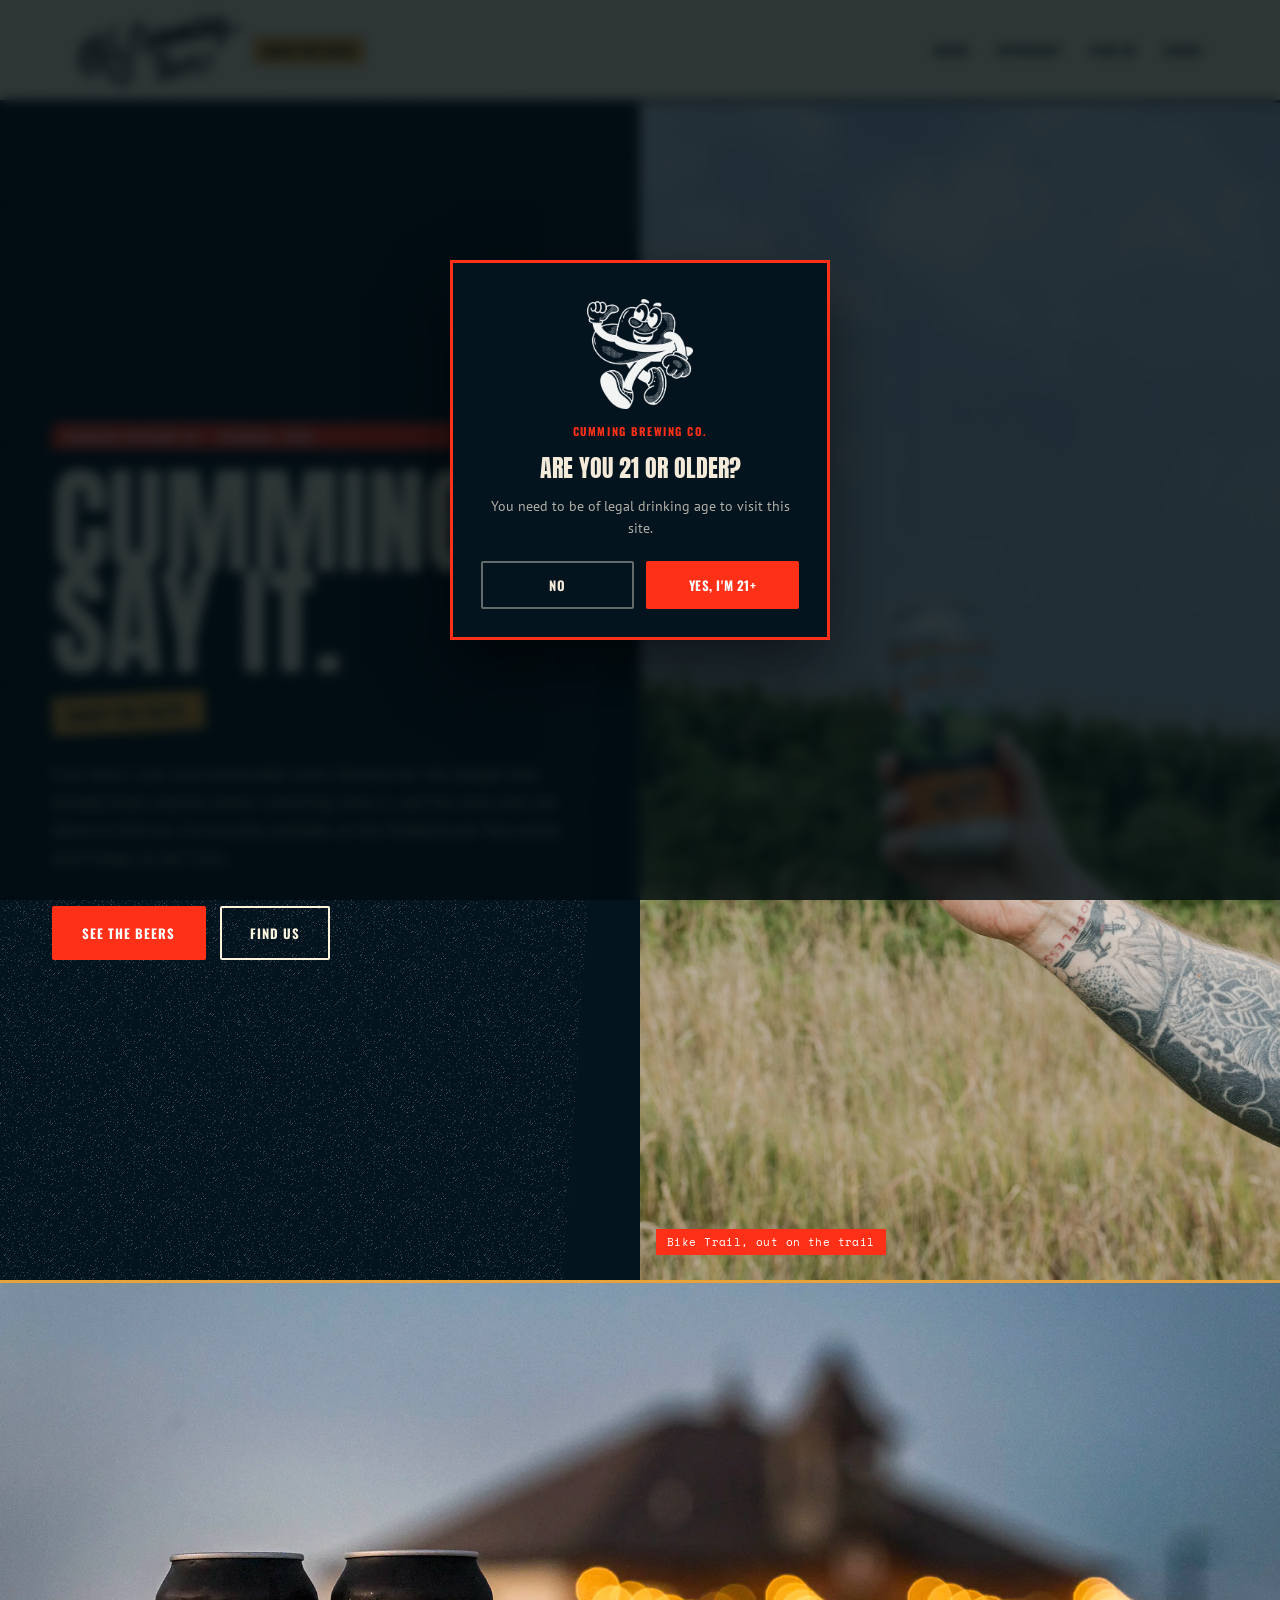
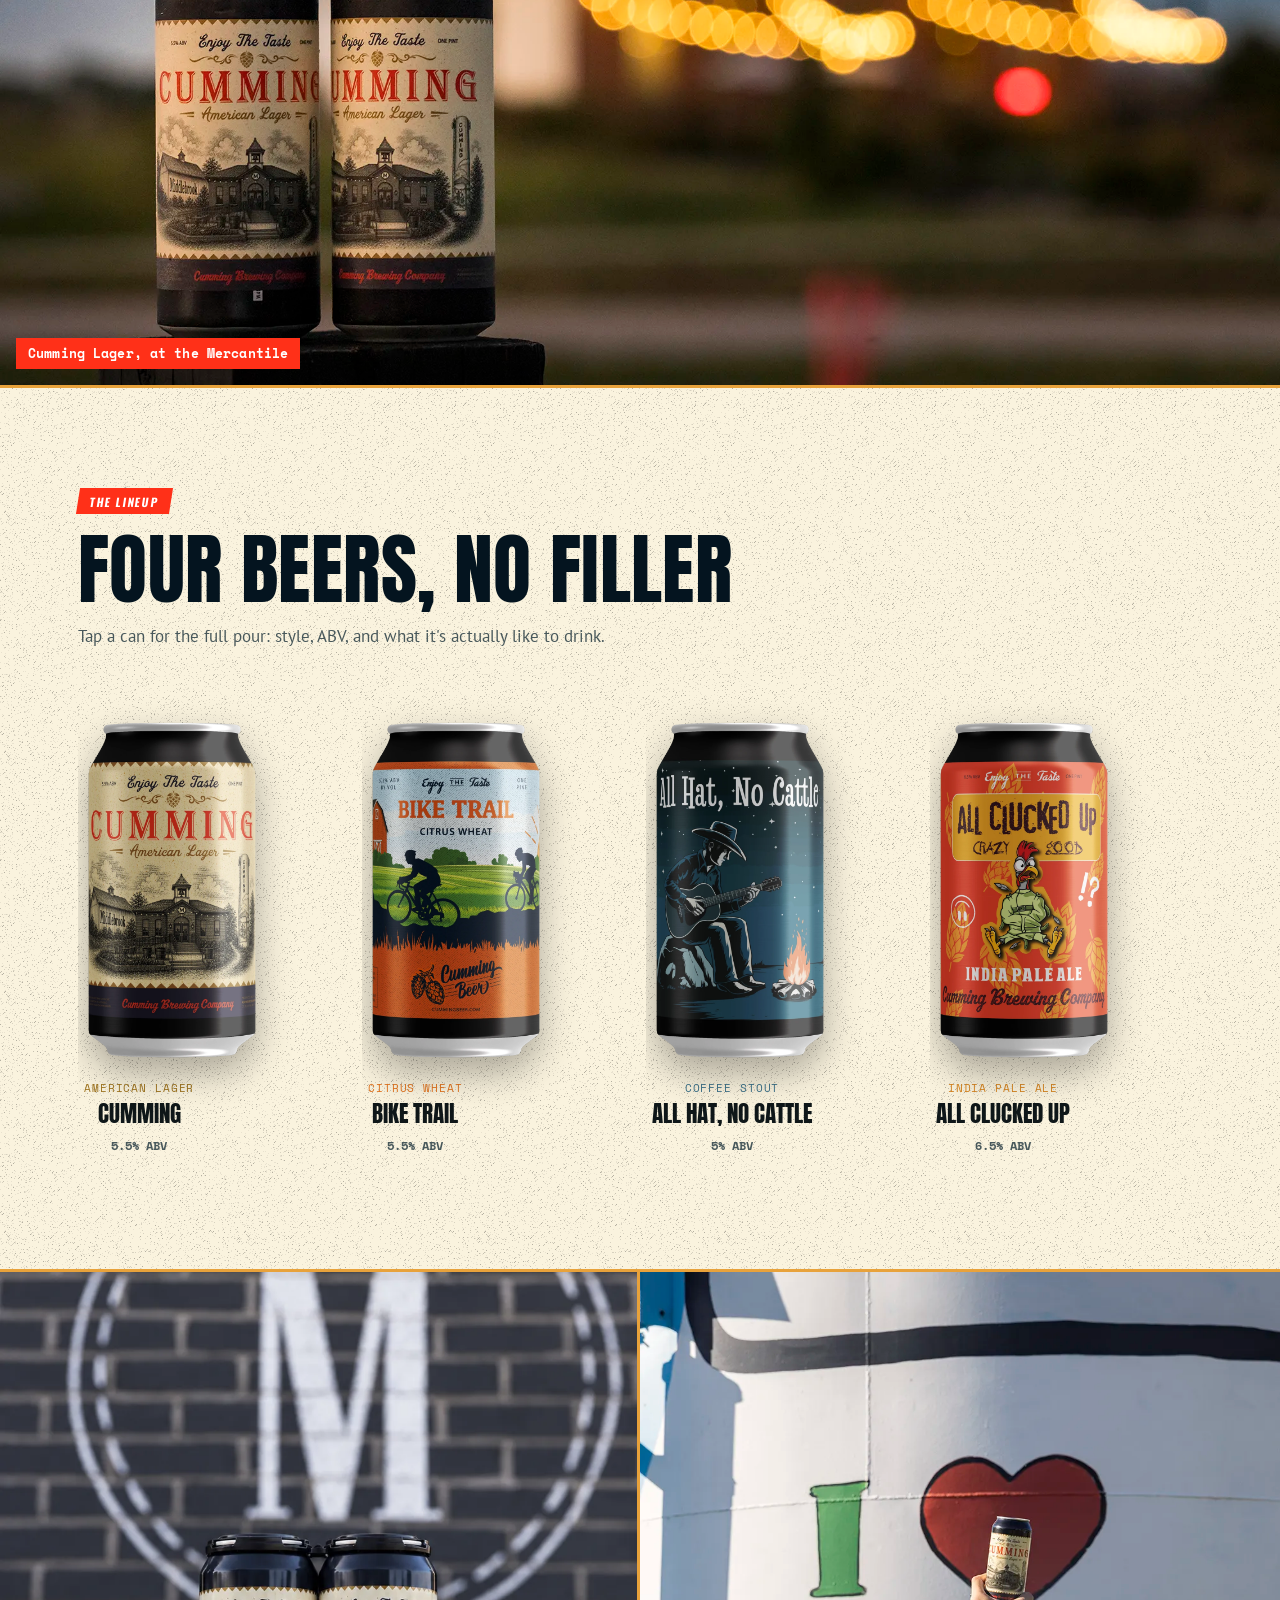
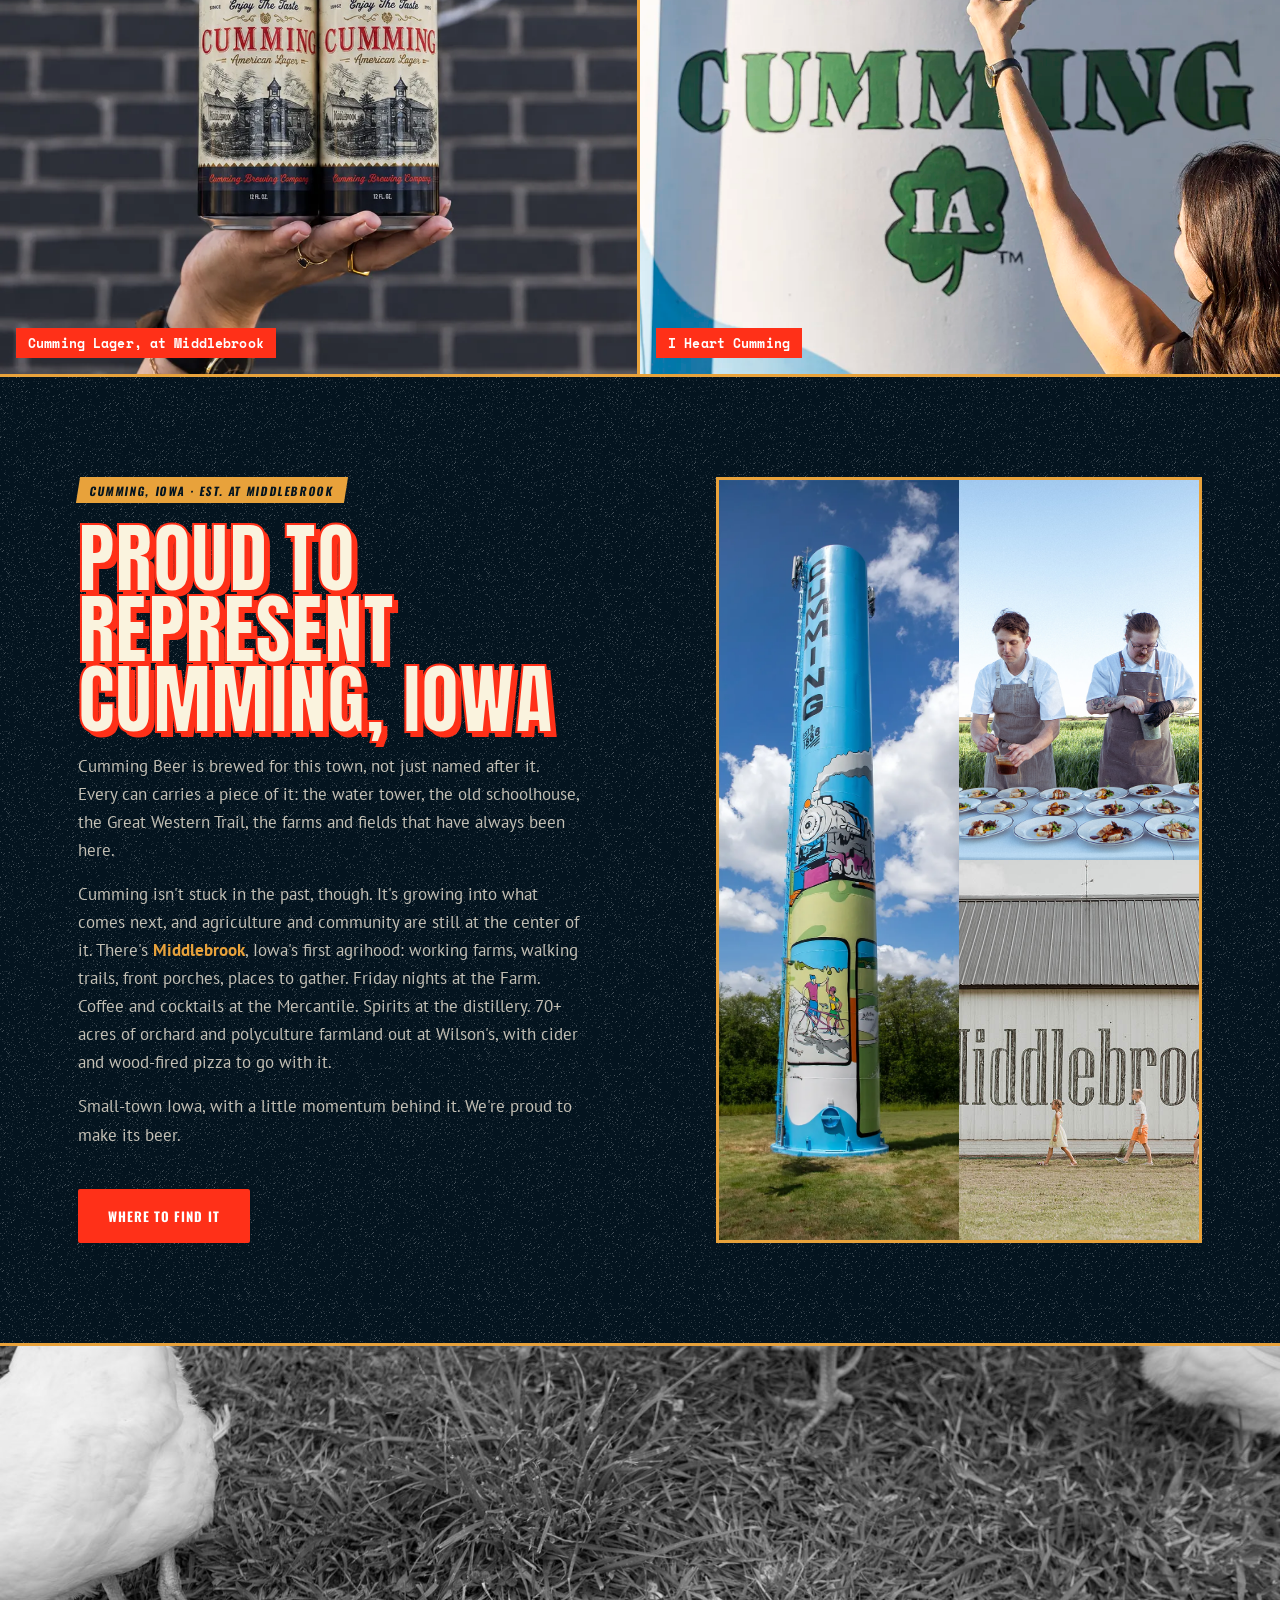
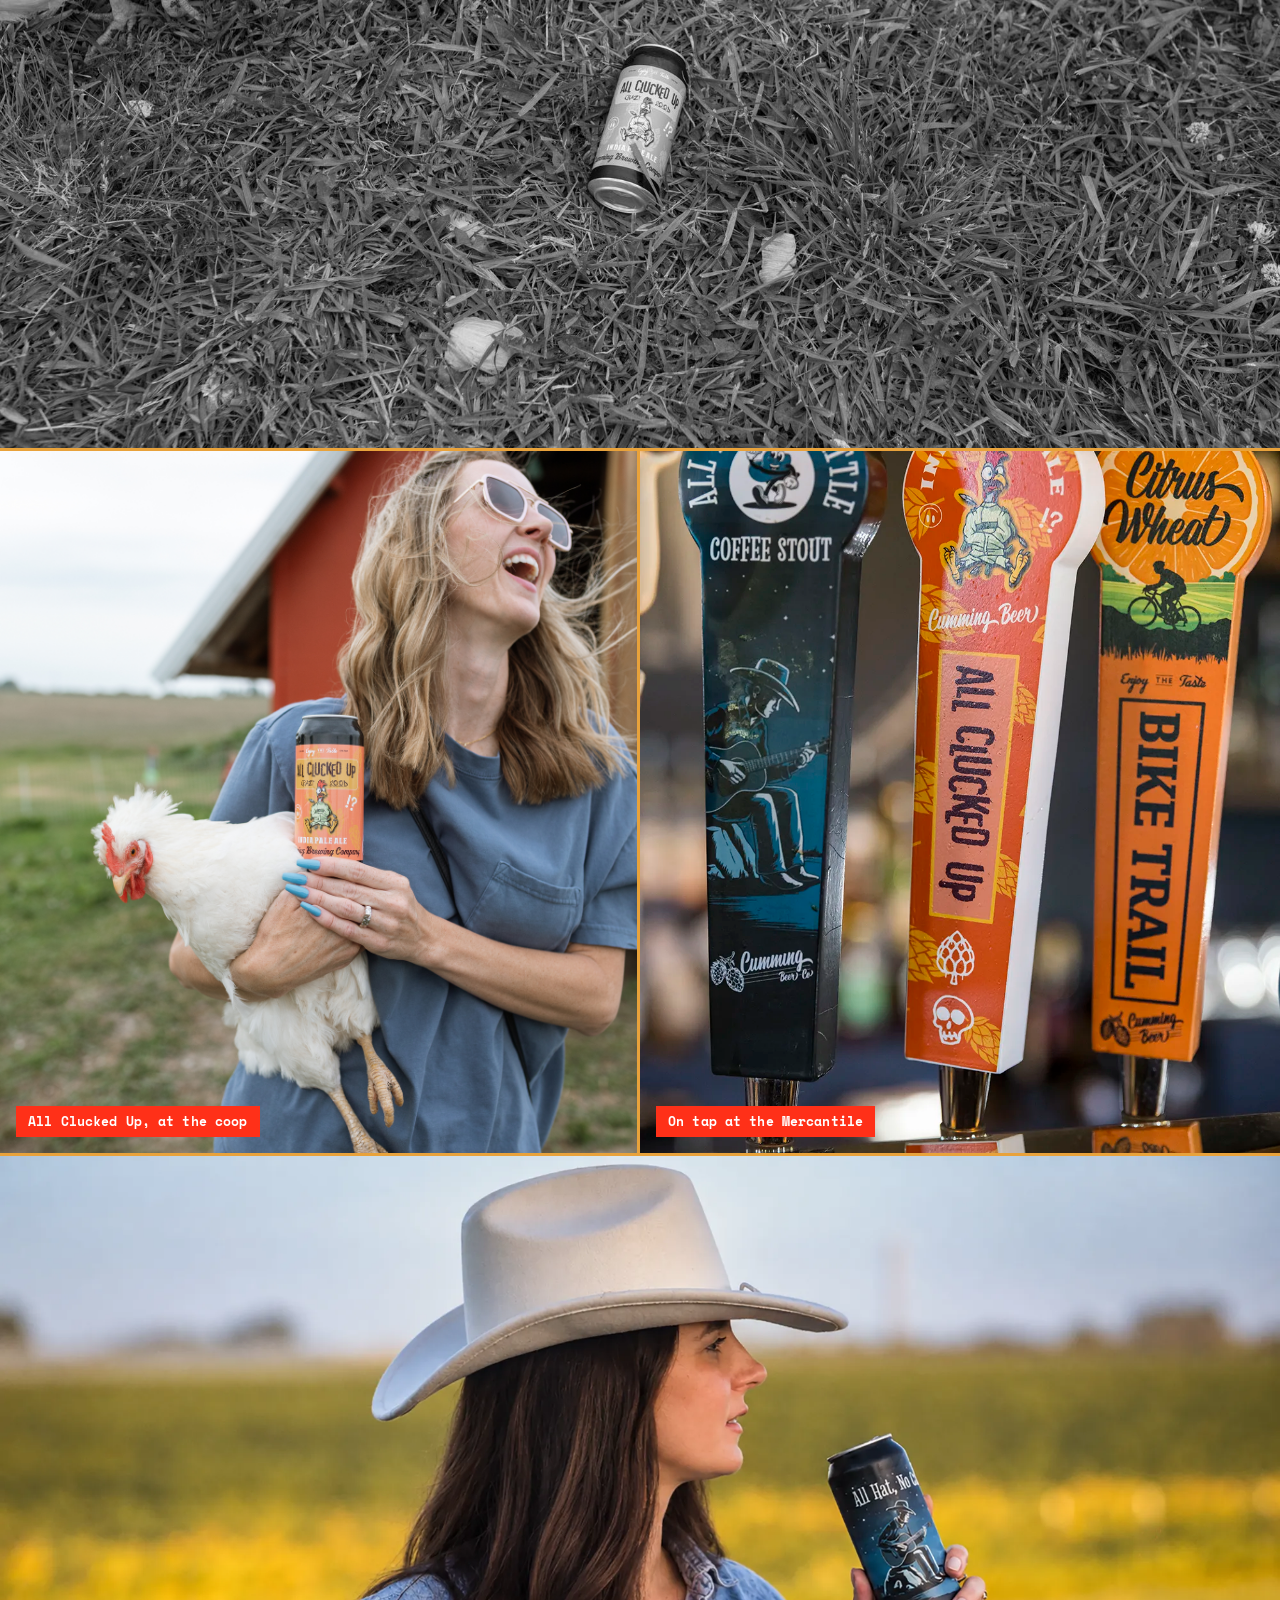
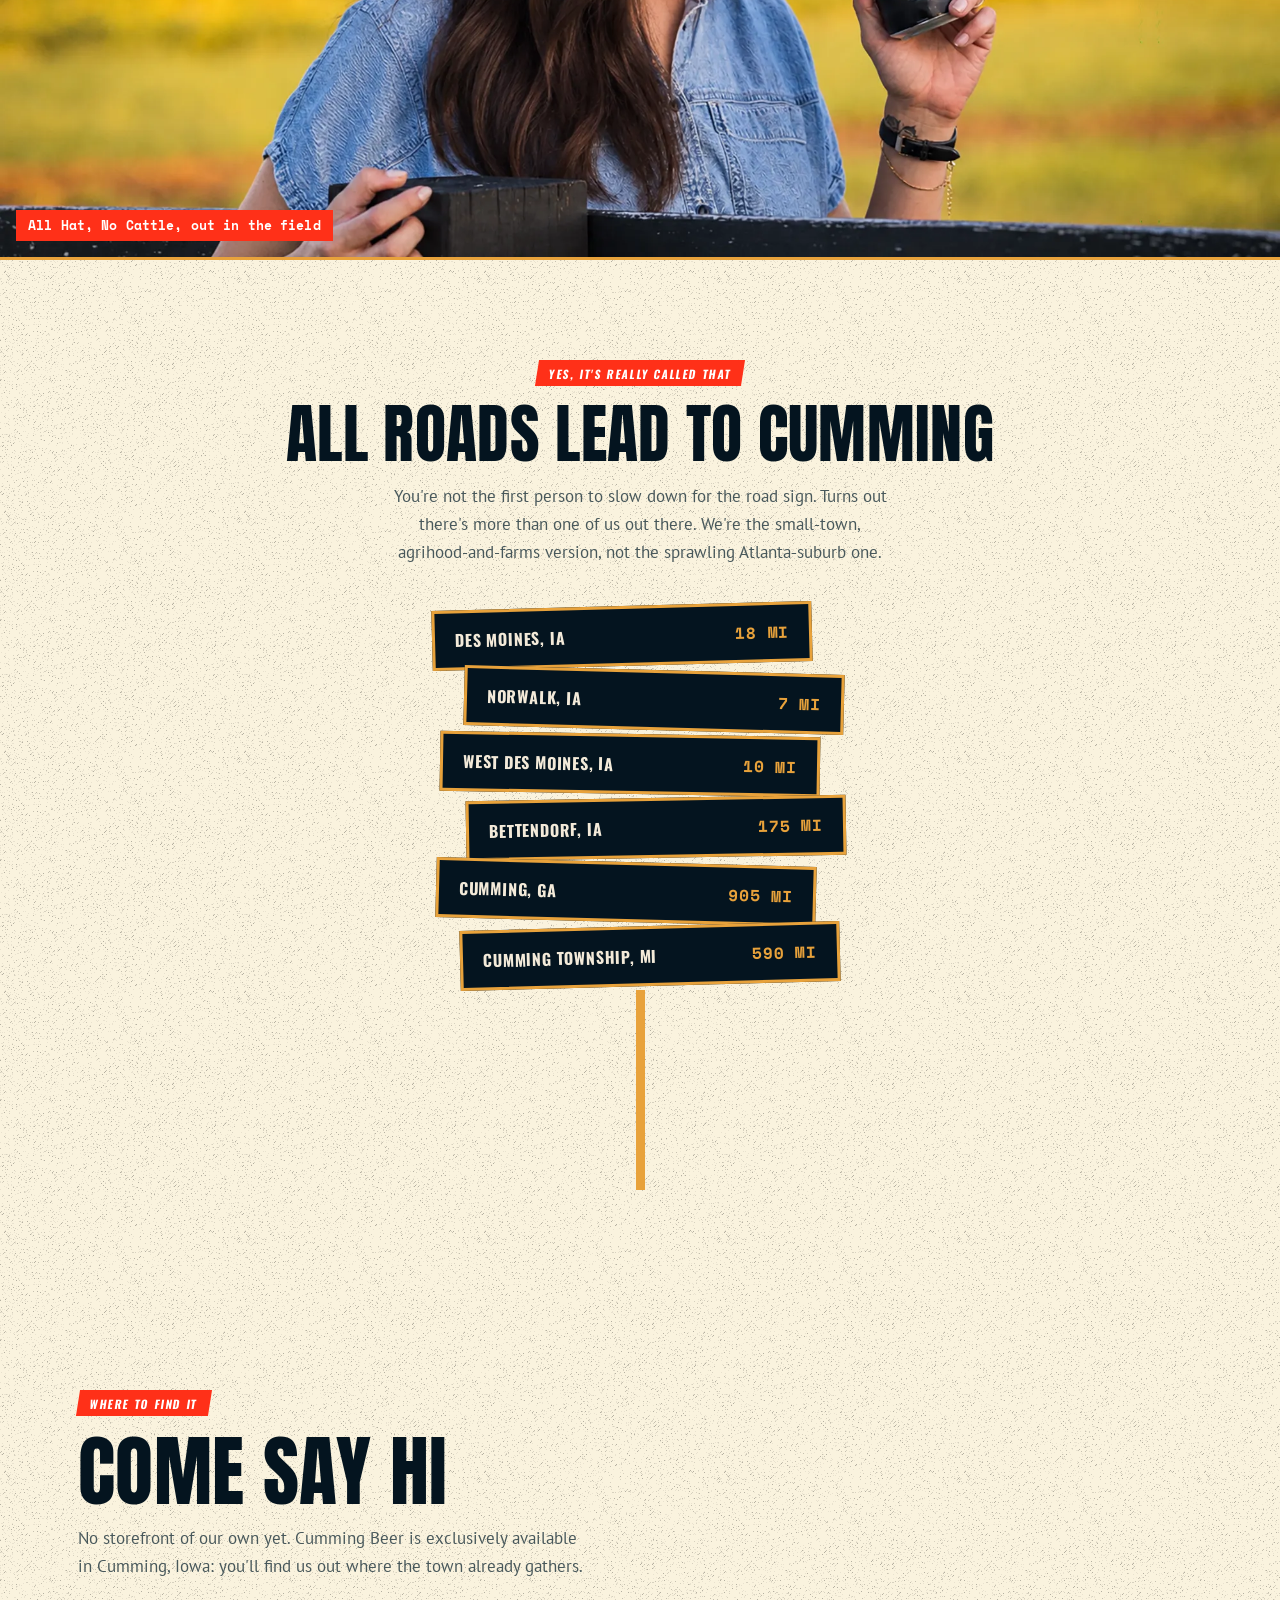
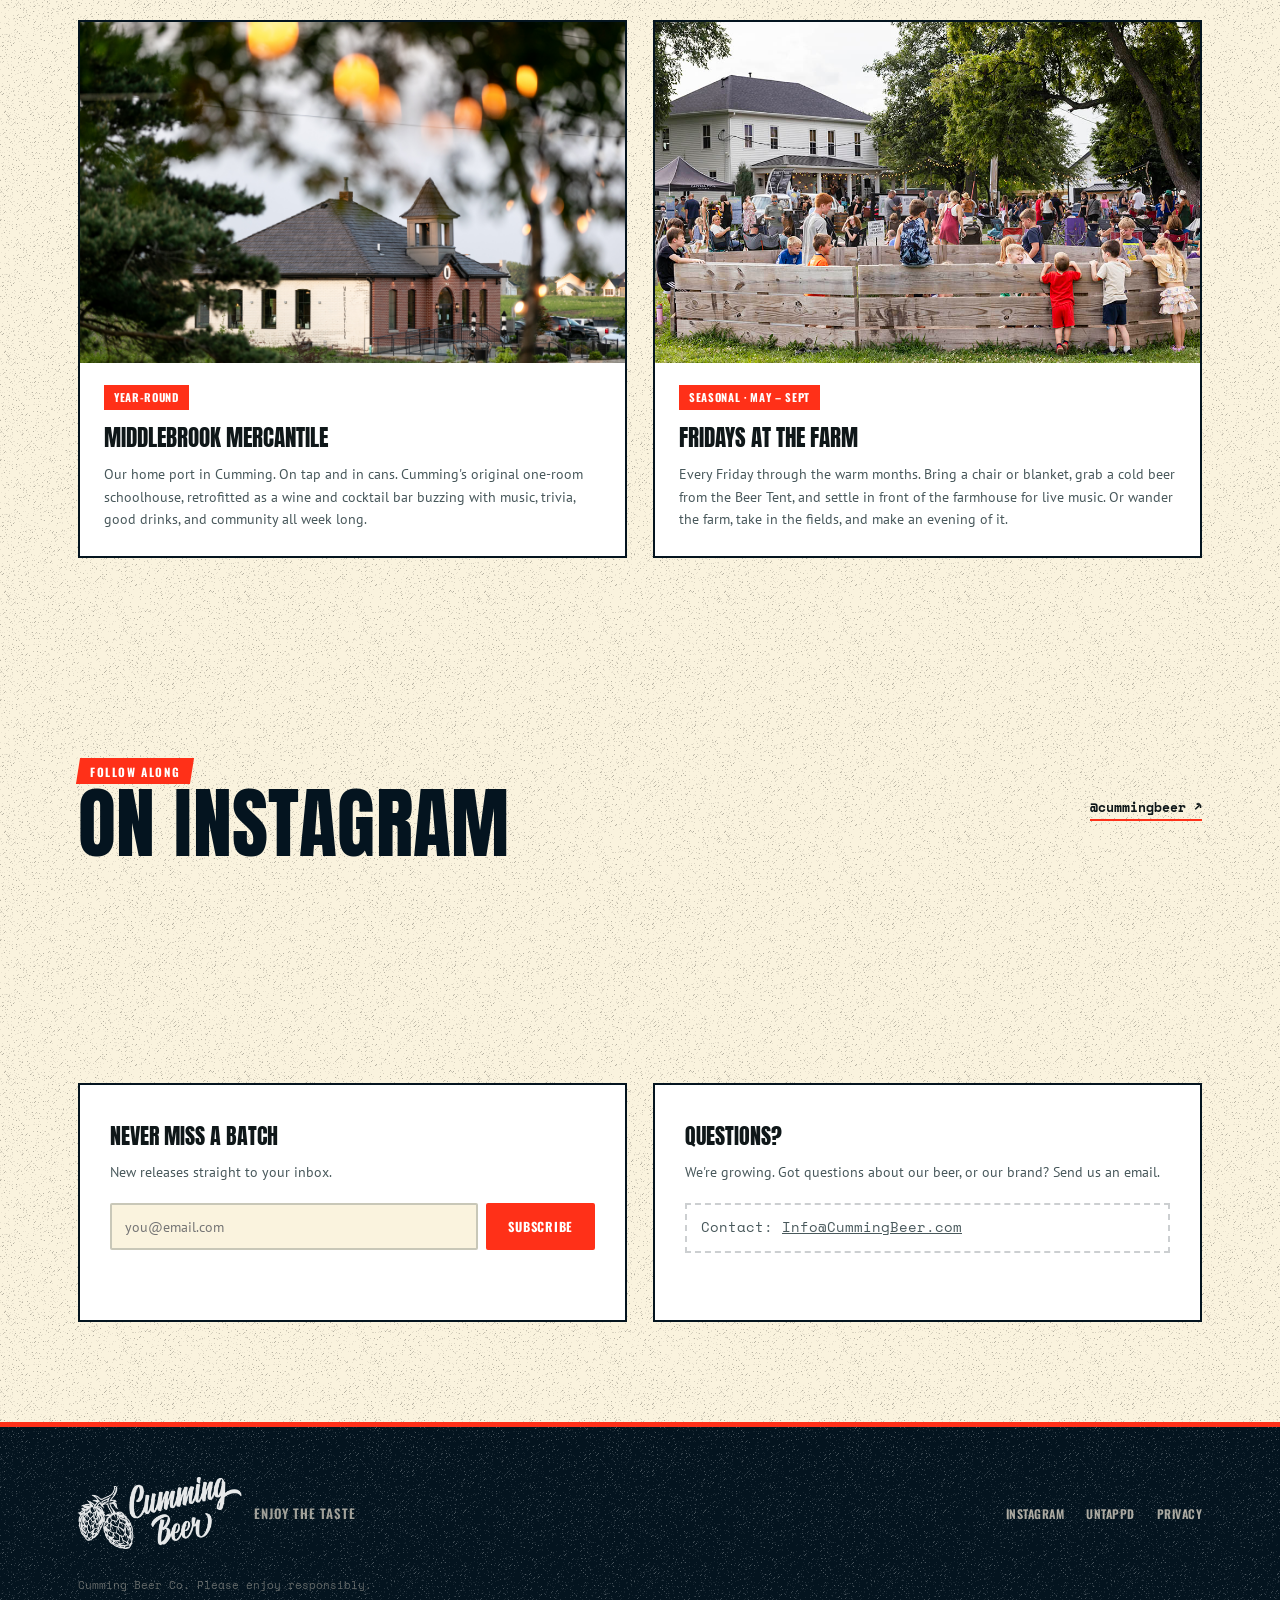
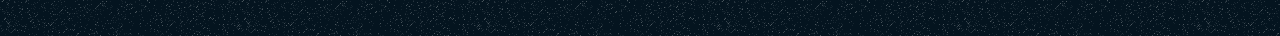
==== commit ff50716a: "Add privacy policy page and cookie consent notice Adds a privacy.html page covering GA4, the eNews f" ====
--- a/index.html
+++ b/index.html
@@ -4,6 +4,16 @@
 <meta charset="UTF-8">
 <meta name="viewport" content="width=device-width, initial-scale=1.0">
 <title>Cumming Beer | Enjoy the Taste | Cumming, IA</title>
+
+<!-- Google tag (gtag.js) -->
+<script async src="https://www.googletagmanager.com/gtag/js?id=G-FN7WJF53ZQ"></script>
+<script>
+  window.dataLayer = window.dataLayer || [];
+  function gtag(){dataLayer.push(arguments);}
+  gtag('js', new Date());
+  gtag('config', 'G-FN7WJF53ZQ');
+</script>
+
 <meta name="description" content="Small-batch craft beer brewed for one very memorable town and the people who already know exactly where Cumming, Iowa is, and the ones who are about to find out.">
 <link rel="canonical" href="https://cummingbeer.com/">
 <meta name="theme-color" content="#04141F">
@@ -301,11 +311,17 @@
       <ul class="foot-links">
         <li><a href="https://www.instagram.com/cummingbeer" target="_blank" rel="noopener">Instagram</a></li>
         <li><a href="https://untappd.com/CummingBeerLLC" target="_blank" rel="noopener">Untappd</a></li>
+        <li><a href="privacy.html">Privacy</a></li>
       </ul>
     </div>
     <p class="foot-copy">Cumming Beer Co. Please enjoy responsibly.</p>
   </div>
 </footer>
+
+<div class="cookie-note" id="cookieNote" hidden>
+  <p>We use cookies to understand site traffic (Google Analytics). See our <a href="privacy.html">Privacy Policy</a>.</p>
+  <button class="cookie-btn" id="cookieOk">Got it</button>
+</div>
 
 <script src="js/script.js" defer></script>
 </body>
--- a/css/style.css
+++ b/css/style.css
@@ -736,6 +736,41 @@
   .ag-btn:hover{background:rgba(243,234,217,0.12);}
   .ag-btn.primary:hover{background:var(--red-deep);border-color:var(--red-deep);}
 
+  /* ---------- Cookie notice ---------- */
+  .cookie-note{
+    position:fixed;
+    left:20px;right:20px;bottom:20px;
+    z-index:900;
+    max-width:520px;
+    margin:0 auto;
+    background:var(--navy);
+    color:#F3EAD9;
+    border:2.5px solid var(--gold);
+    padding:16px 18px;
+    display:flex;
+    align-items:center;
+    gap:16px;
+    flex-wrap:wrap;
+    box-shadow:0 12px 30px rgba(0,0,0,0.3);
+  }
+  .cookie-note[hidden]{display:none;}
+  .cookie-note p{margin:0;font-size:13px;line-height:1.5;flex:1;min-width:200px;}
+  .cookie-note a{color:var(--gold);}
+  .cookie-btn{
+    font-family:'Oswald',sans-serif;
+    font-weight:700;
+    font-size:12.5px;
+    letter-spacing:0.06em;
+    text-transform:uppercase;
+    padding:10px 18px;
+    border-radius:2px;
+    border:2px solid var(--gold);
+    background:var(--gold);
+    color:var(--navy);
+    cursor:pointer;
+  }
+  .cookie-btn:hover{background:transparent;color:var(--gold);}
+
   @media (prefers-reduced-motion: reduce){
     html{scroll-behavior:auto;}
     .beer-card, .modal, .modal-backdrop, .ig-tile img{transition:none !important;}
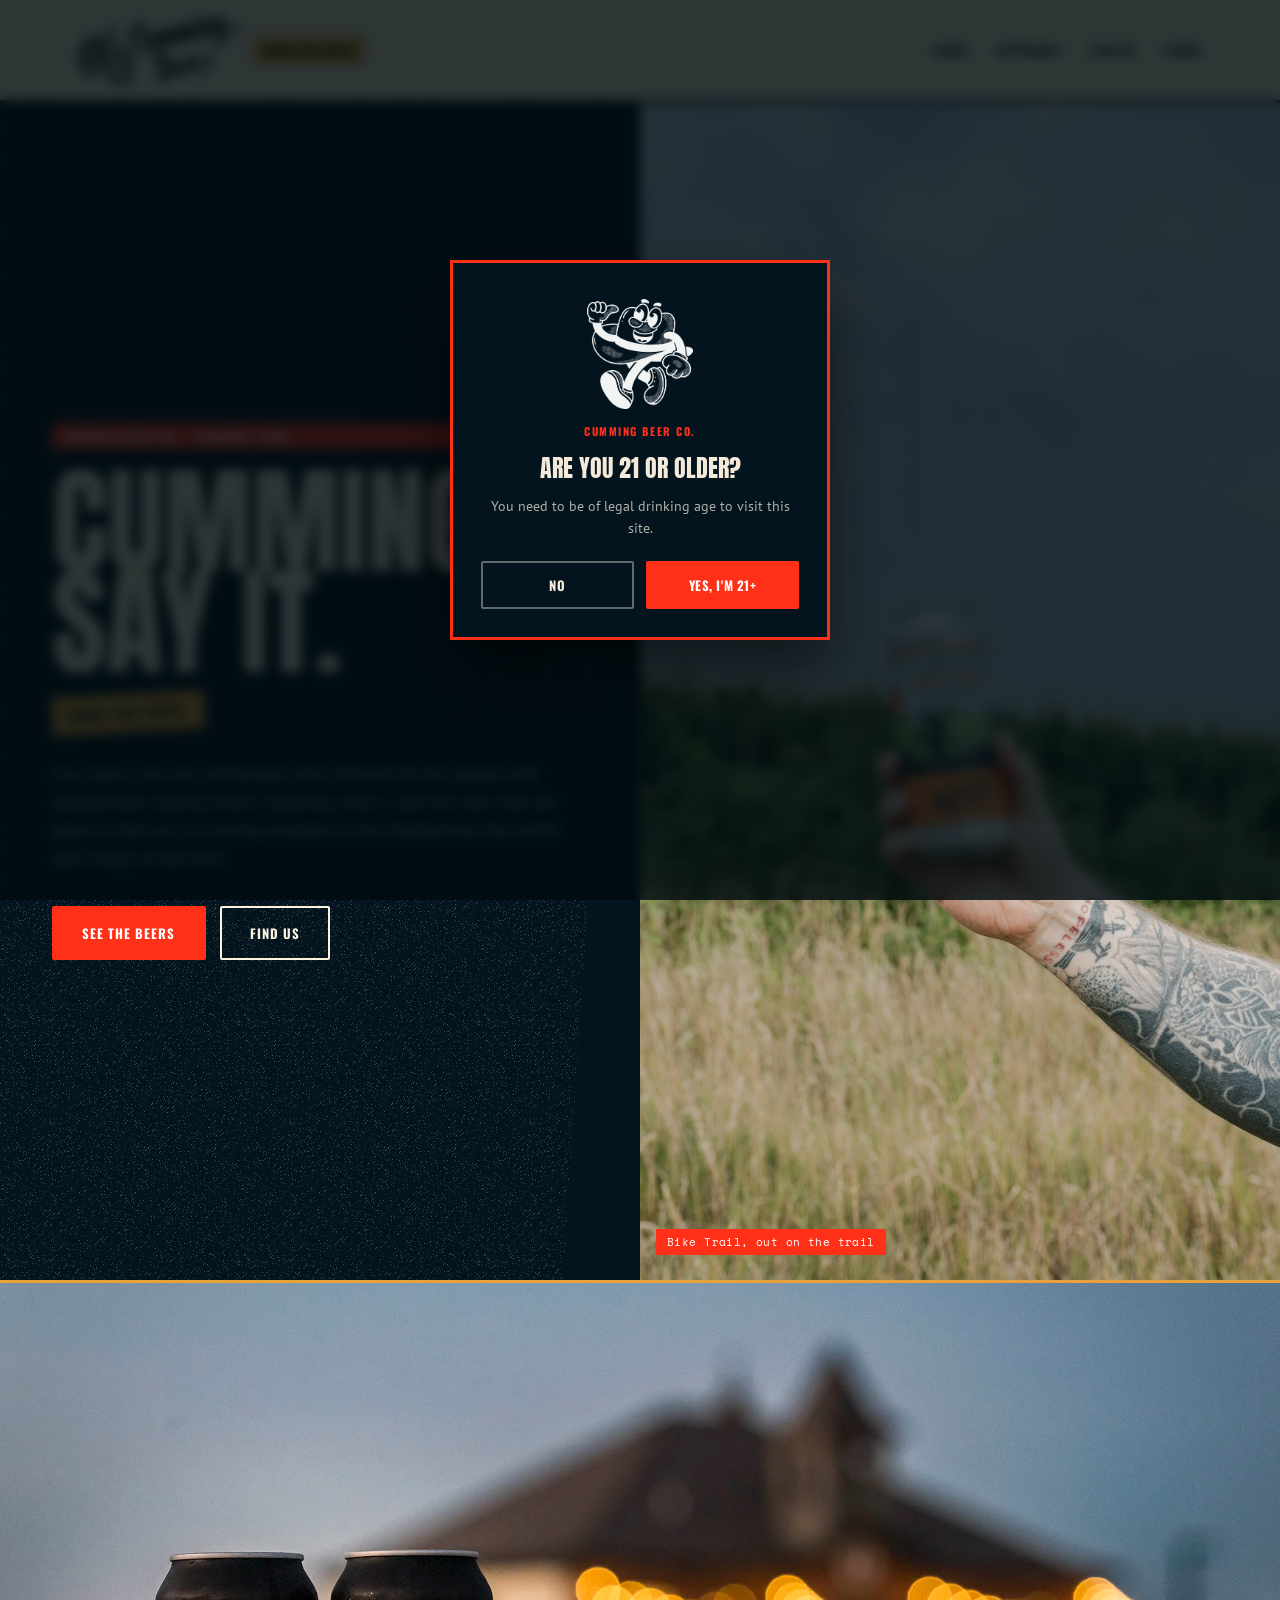
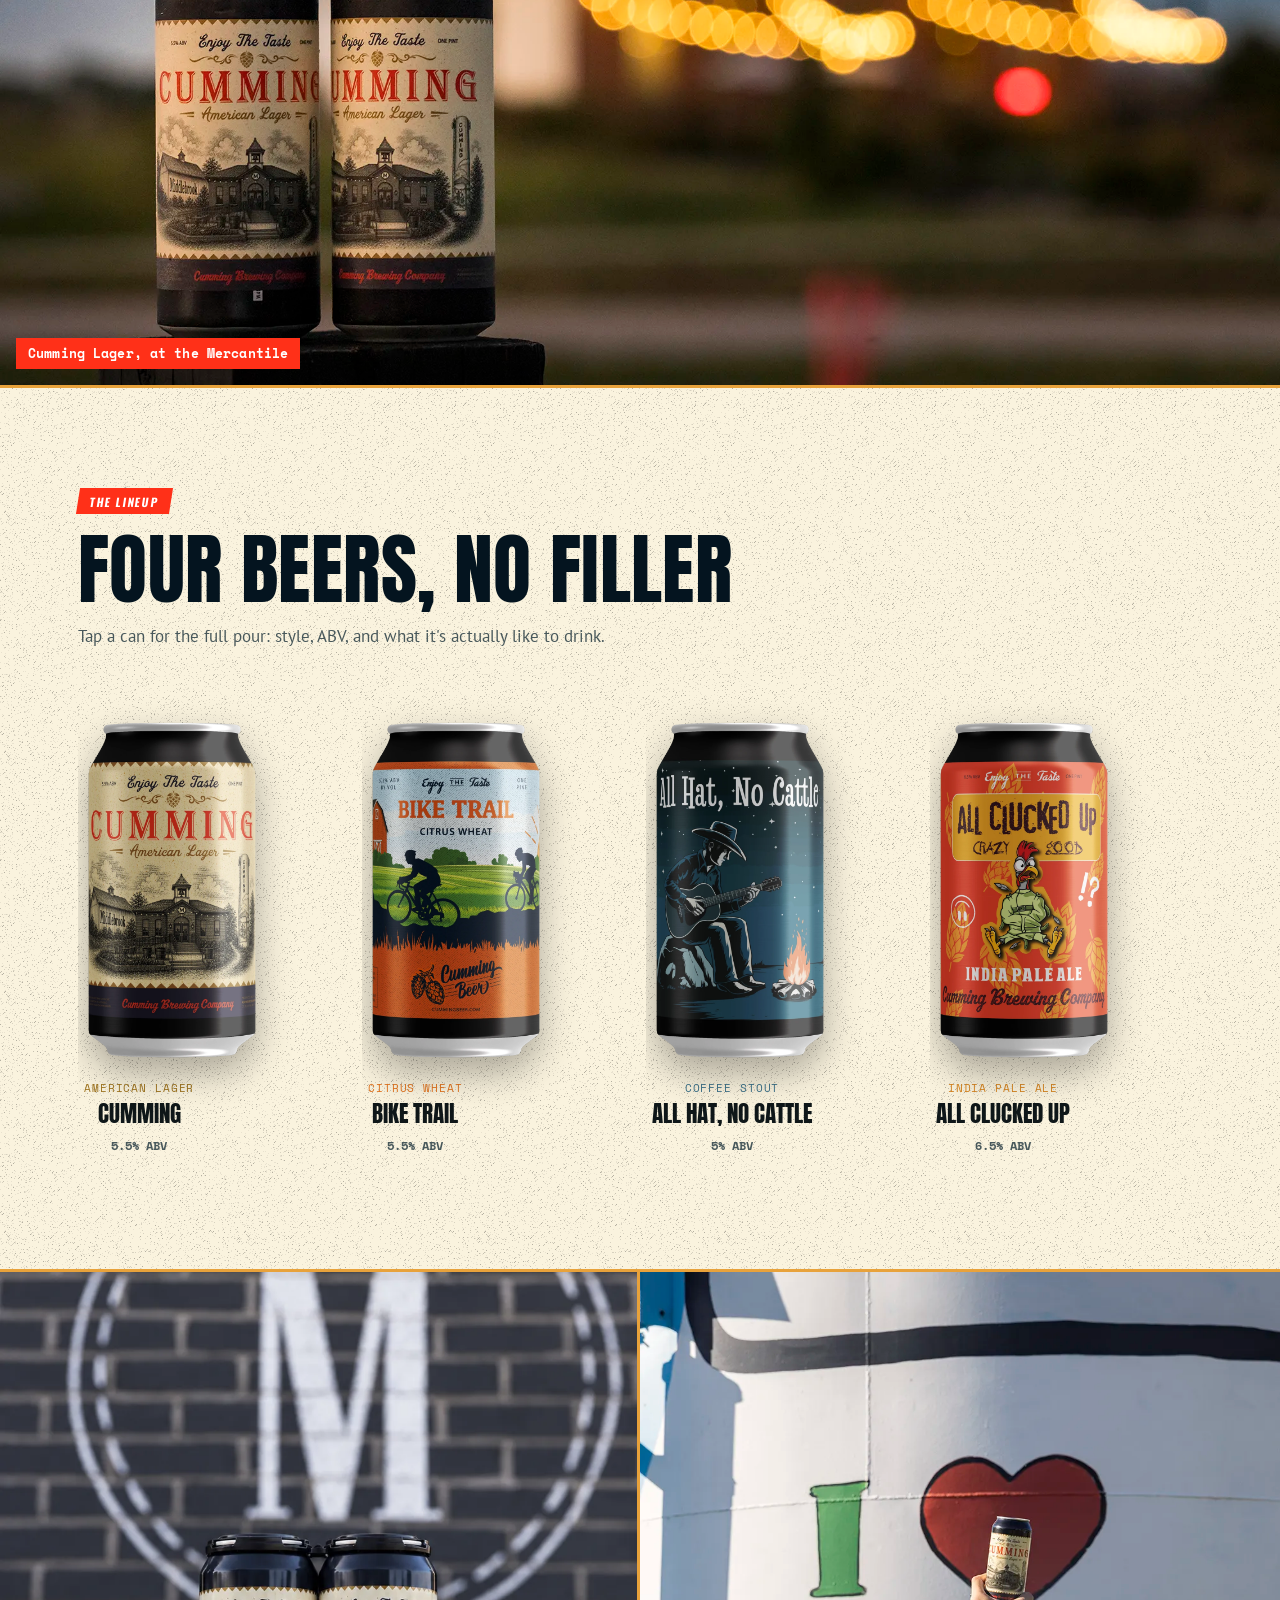
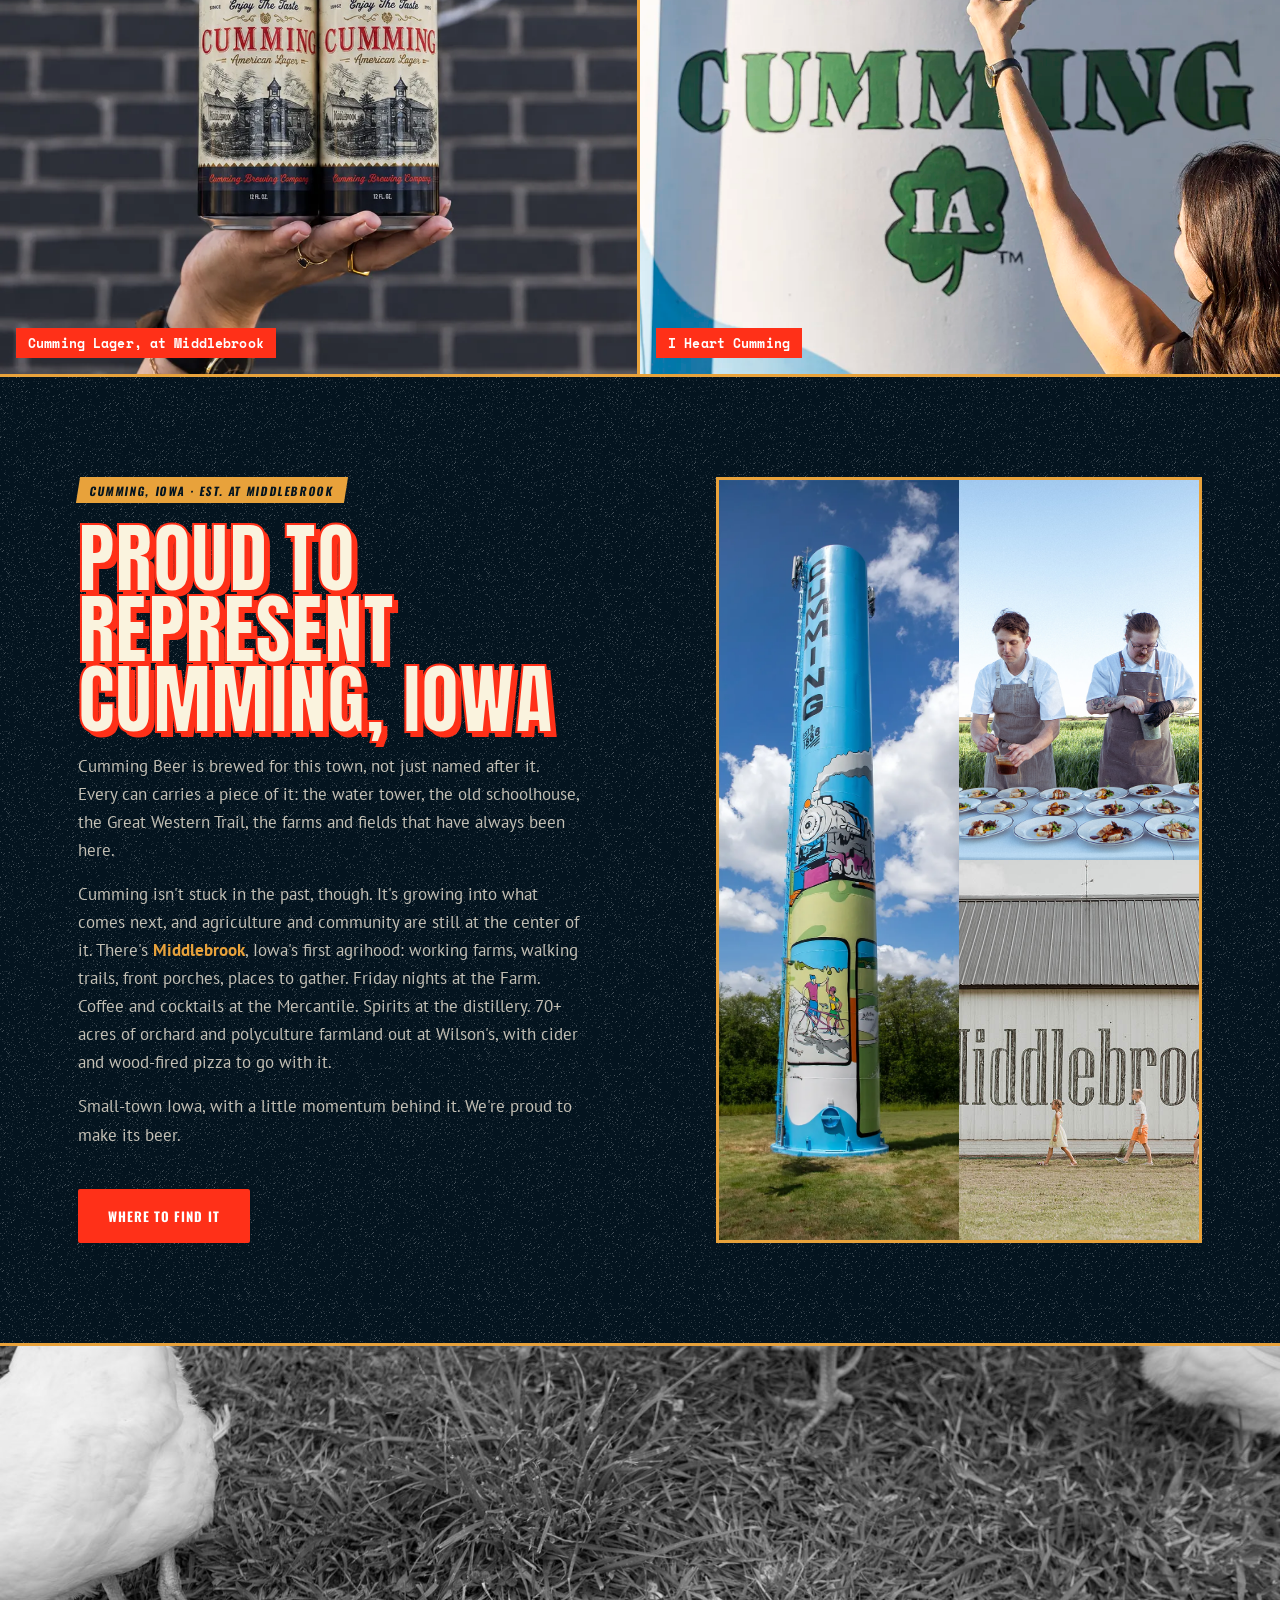
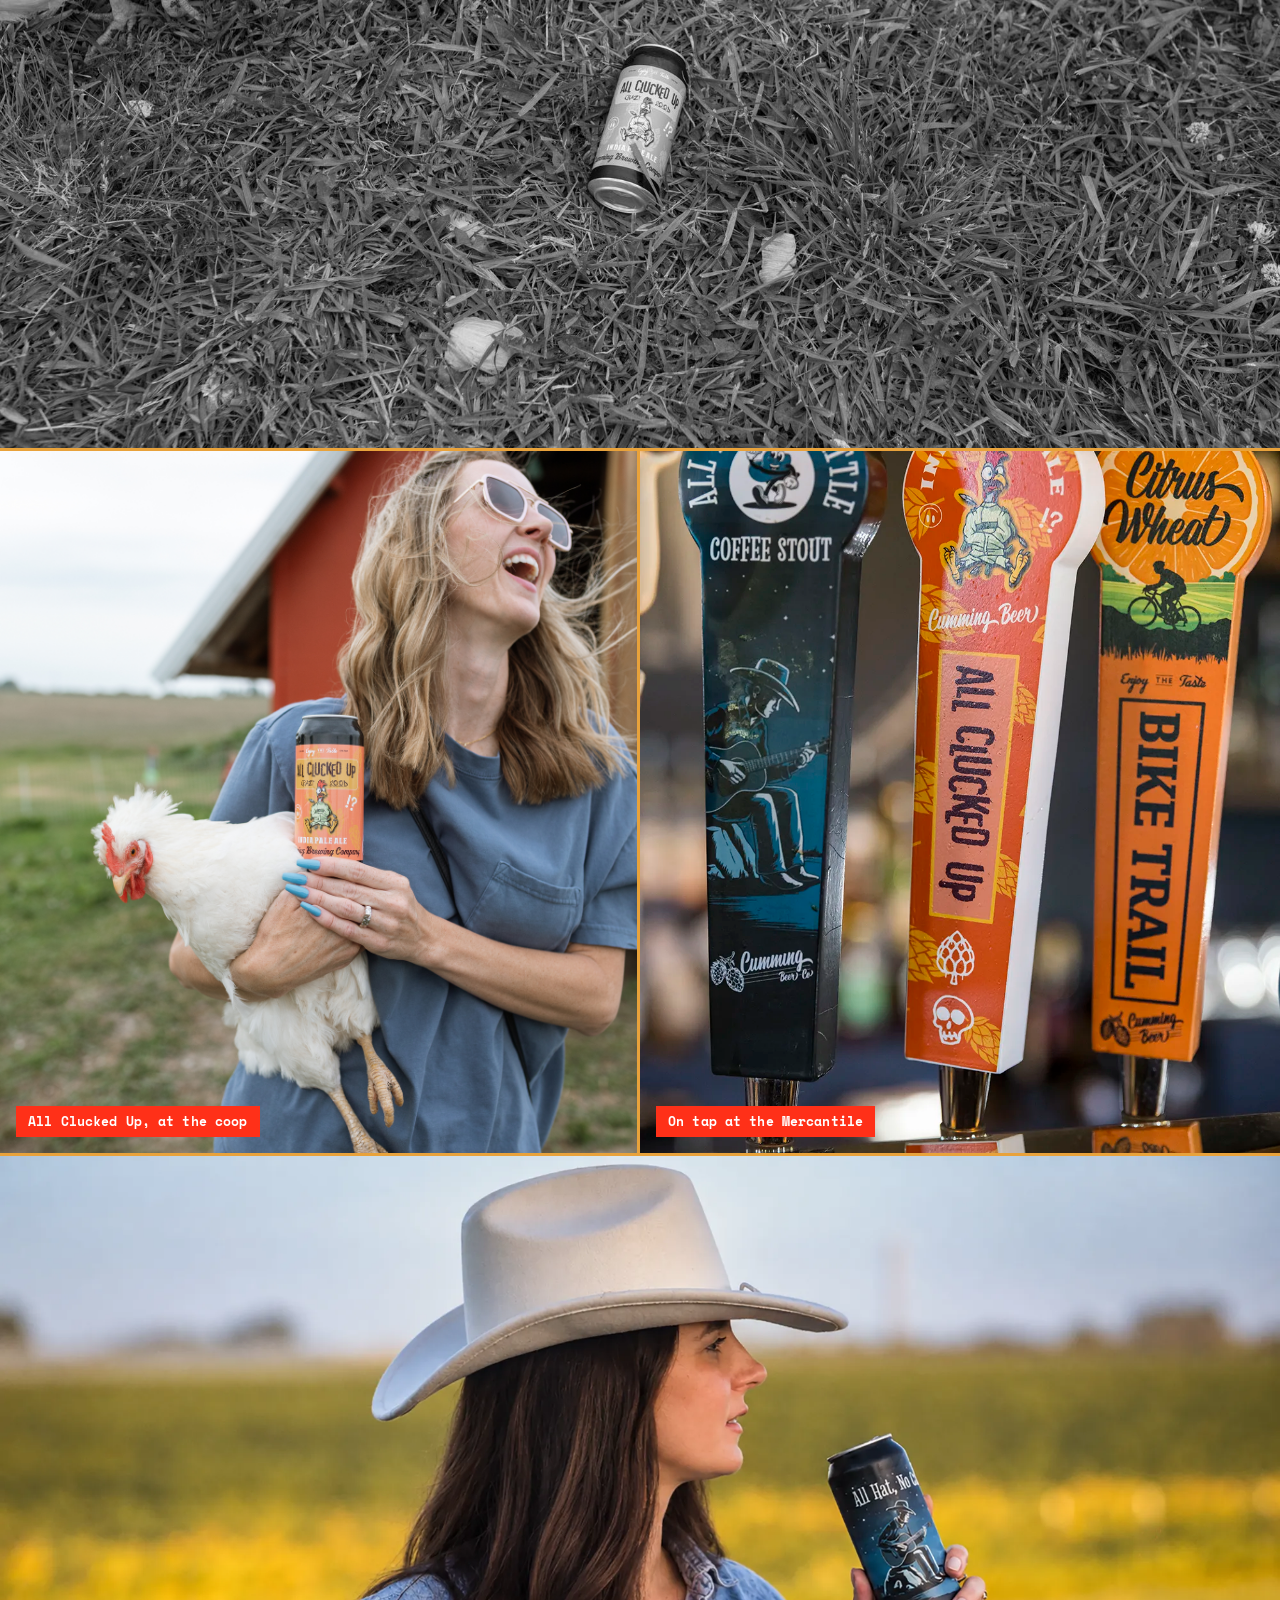
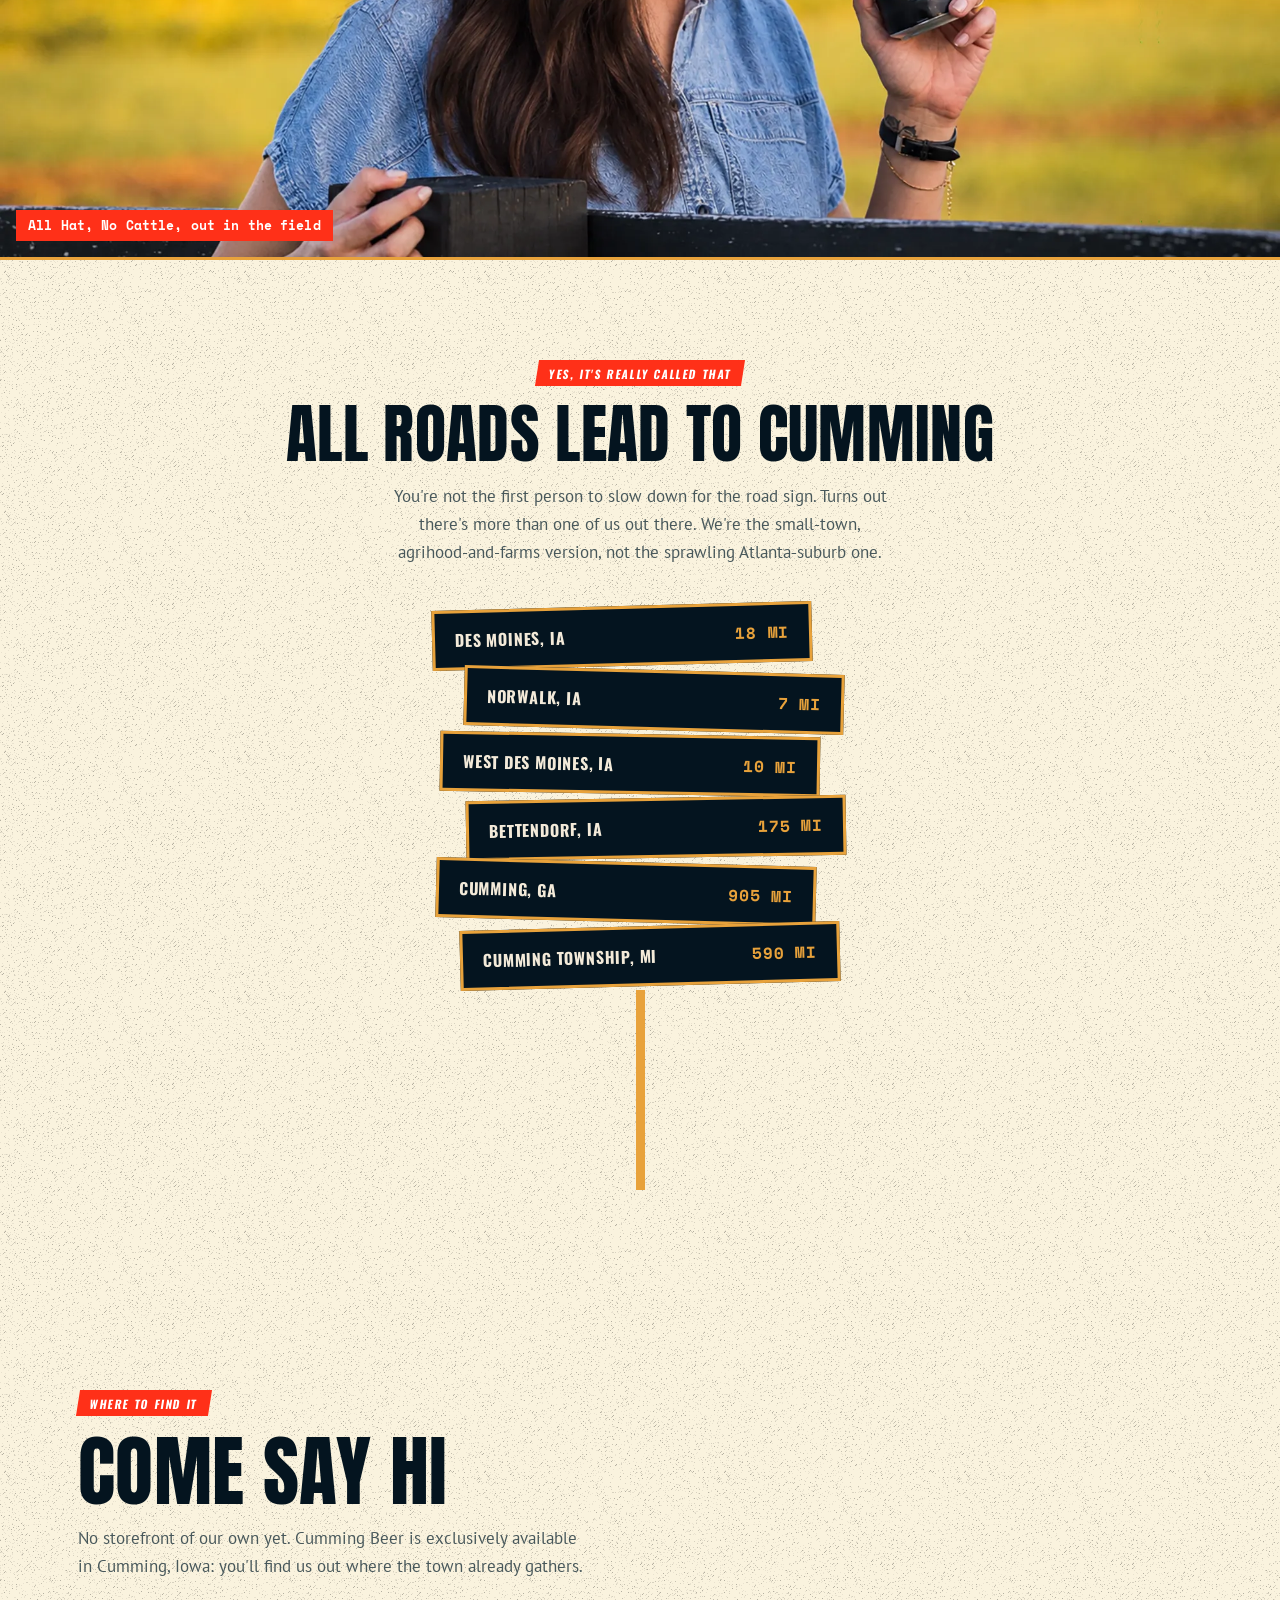
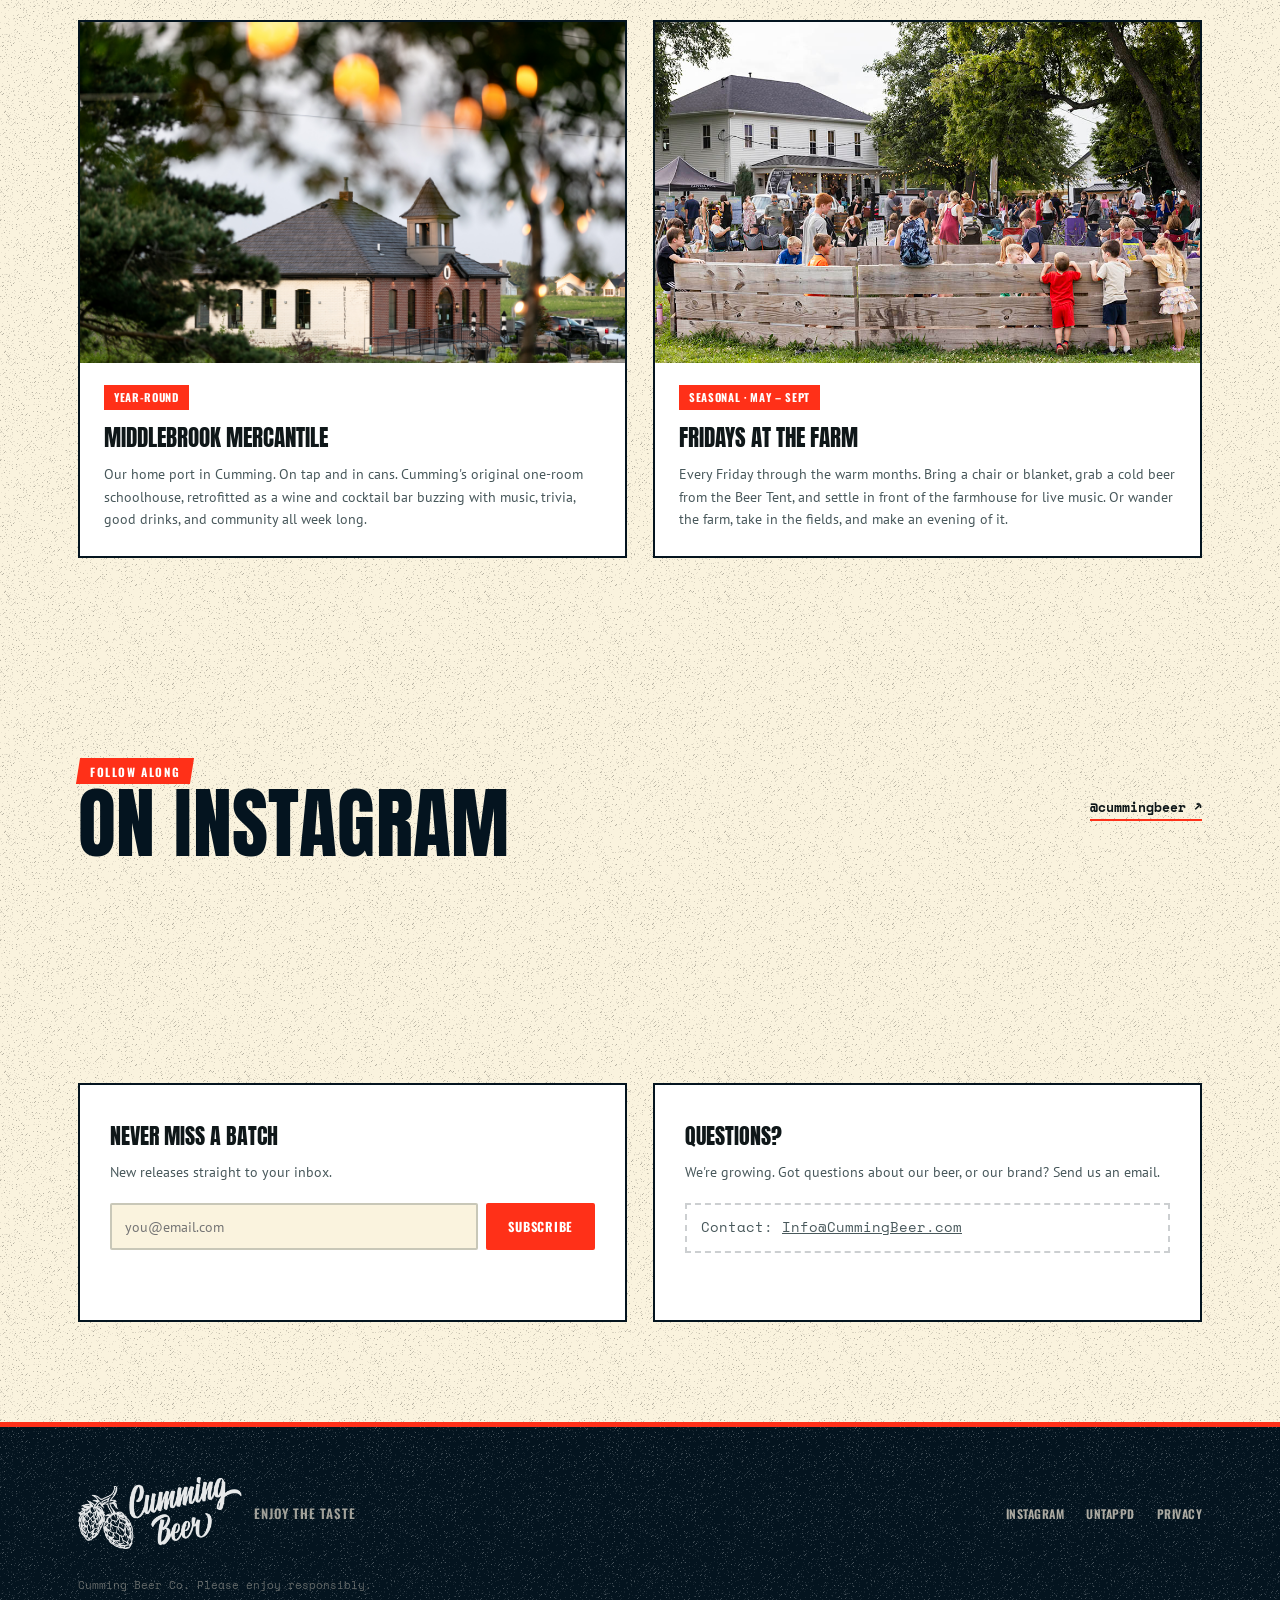
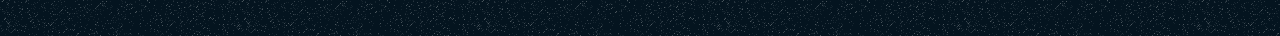
==== commit ec6b2c01: "Fix brand name consistency and legal entity name Correct leftover "Cumming Brewing Co." wording to "" ====
--- a/index.html
+++ b/index.html
@@ -66,7 +66,7 @@
 <div class="age-gate" id="ageGate">
   <div class="age-card" id="ageCard">
     <img class="age-card-art" src="images/All-Hat-Guy-White.webp" alt="">
-    <p class="eb">Cumming Brewing Co.</p>
+    <p class="eb">Cumming Beer Co.</p>
     <h3 id="ageHeadline">Are you 21 or older?</h3>
     <p id="ageBody">You need to be of legal drinking age to visit this site.</p>
     <div class="ag-actions" id="ageActions">
@@ -93,7 +93,7 @@
 
 <div id="top" class="hero">
   <div class="hero-copy">
-    <p class="eyebrow"><span>Cumming Brewing Co. · Cumming, Iowa</span></p>
+    <p class="eyebrow"><span>Cumming Beer Co. · Cumming, Iowa</span></p>
     <h1>Cumming.<br>Say It.<span class="sr-only"> Small-batch craft beer, brewed in Cumming, Iowa.</span></h1>
     <p class="tagline">Enjoy the taste.</p>
     <p class="desc">Four beers, one very memorable town. Brewed for the people who already know exactly where Cumming, Iowa is, and the ones who are about to find out. Exclusively available at the Middlebrook Mercantile and Fridays at the Farm.</p>
@@ -319,7 +319,7 @@
 </footer>
 
 <div class="cookie-note" id="cookieNote" hidden>
-  <p>We use cookies to understand site traffic (Google Analytics). See our <a href="privacy.html">Privacy Policy</a>.</p>
+  <p>With our beer, we also serve cookies &mdash; the digital kind, just for site traffic (Google Analytics). See our <a href="privacy.html">Privacy Policy</a>.</p>
   <button class="cookie-btn" id="cookieOk">Got it</button>
 </div>
 
